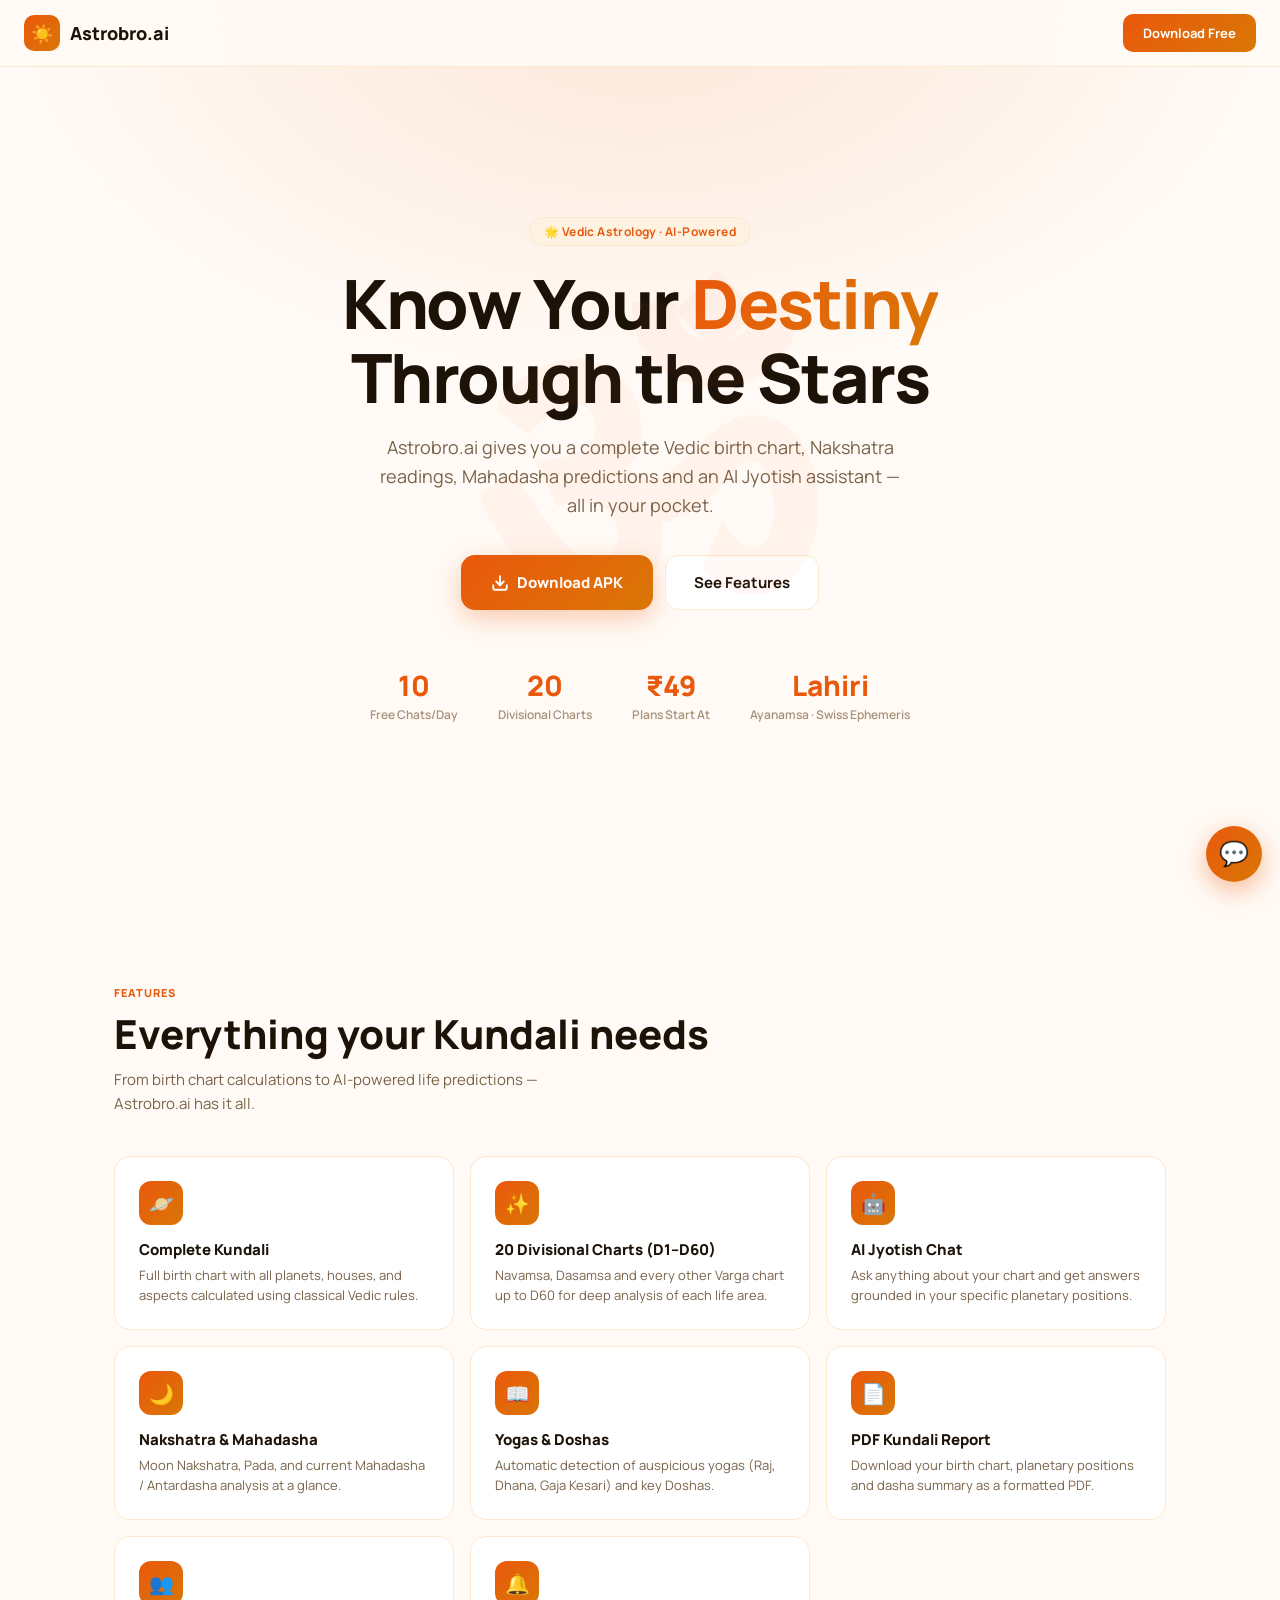
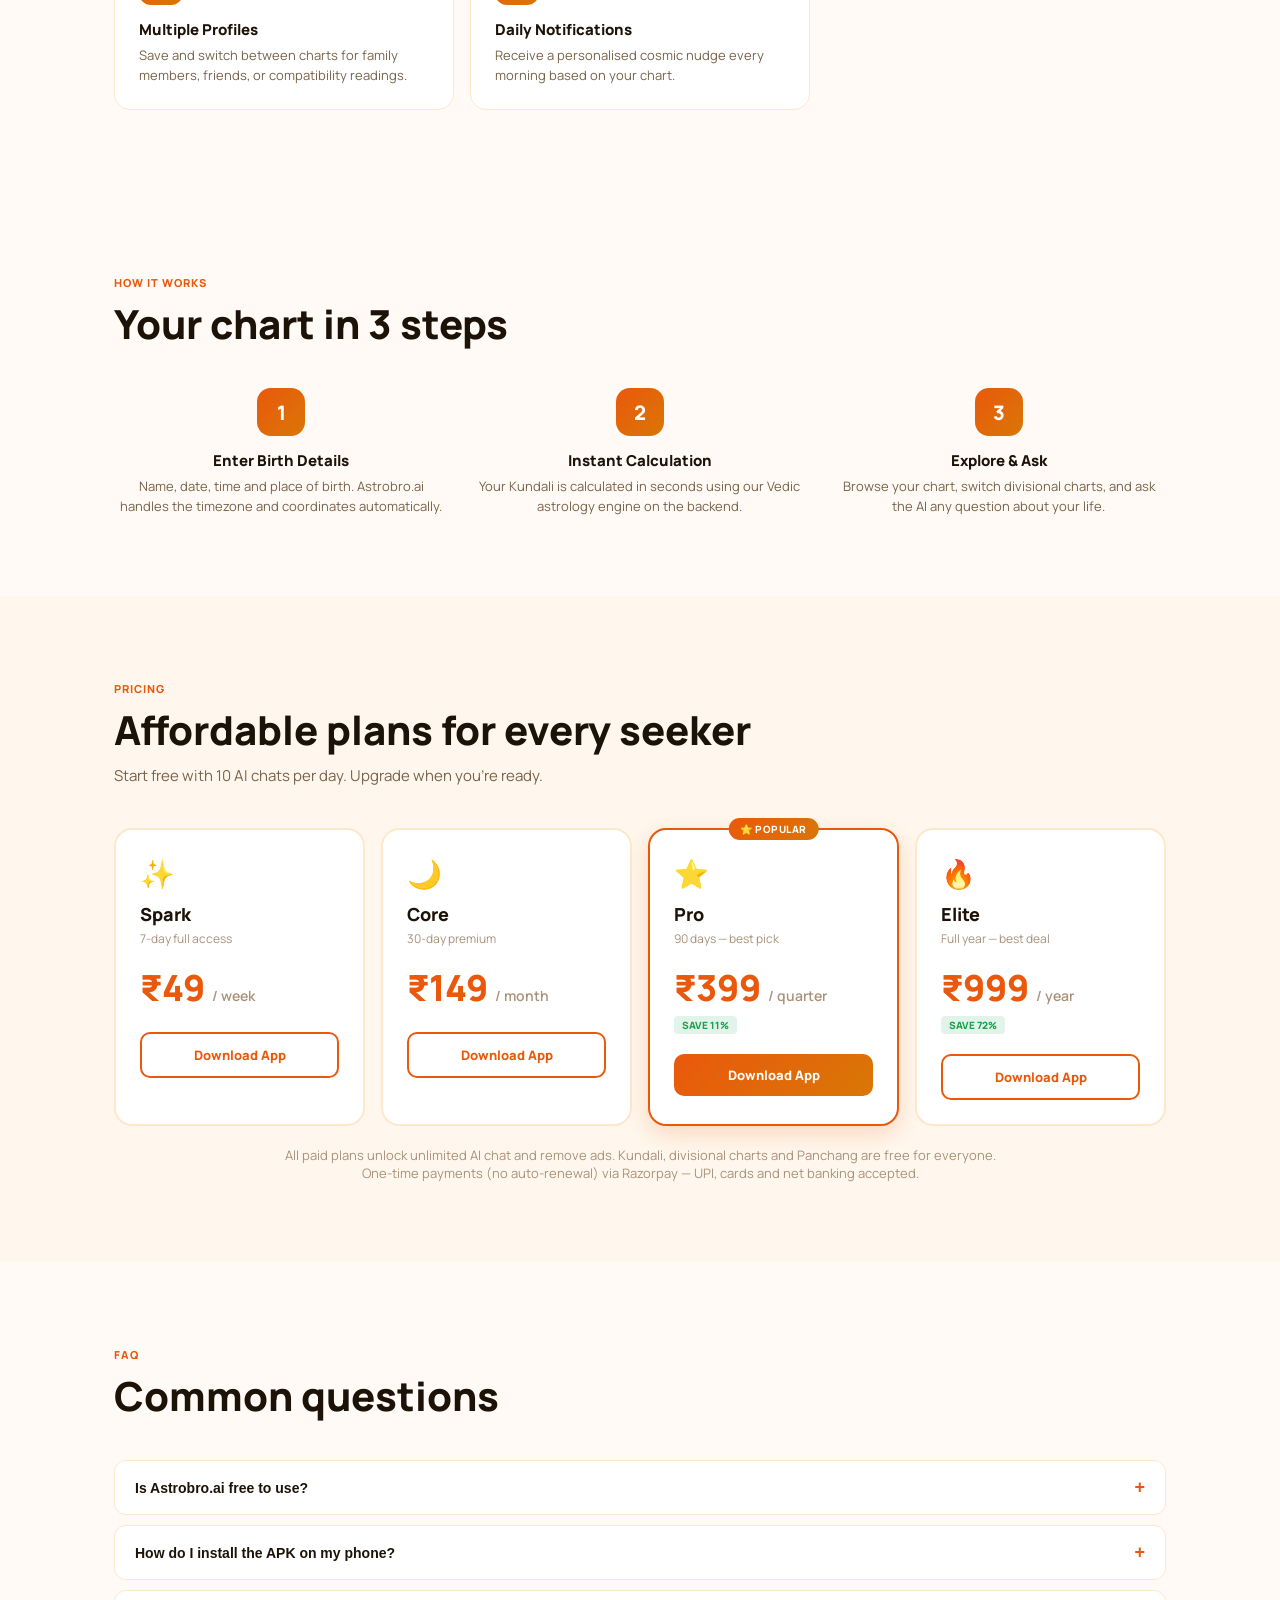
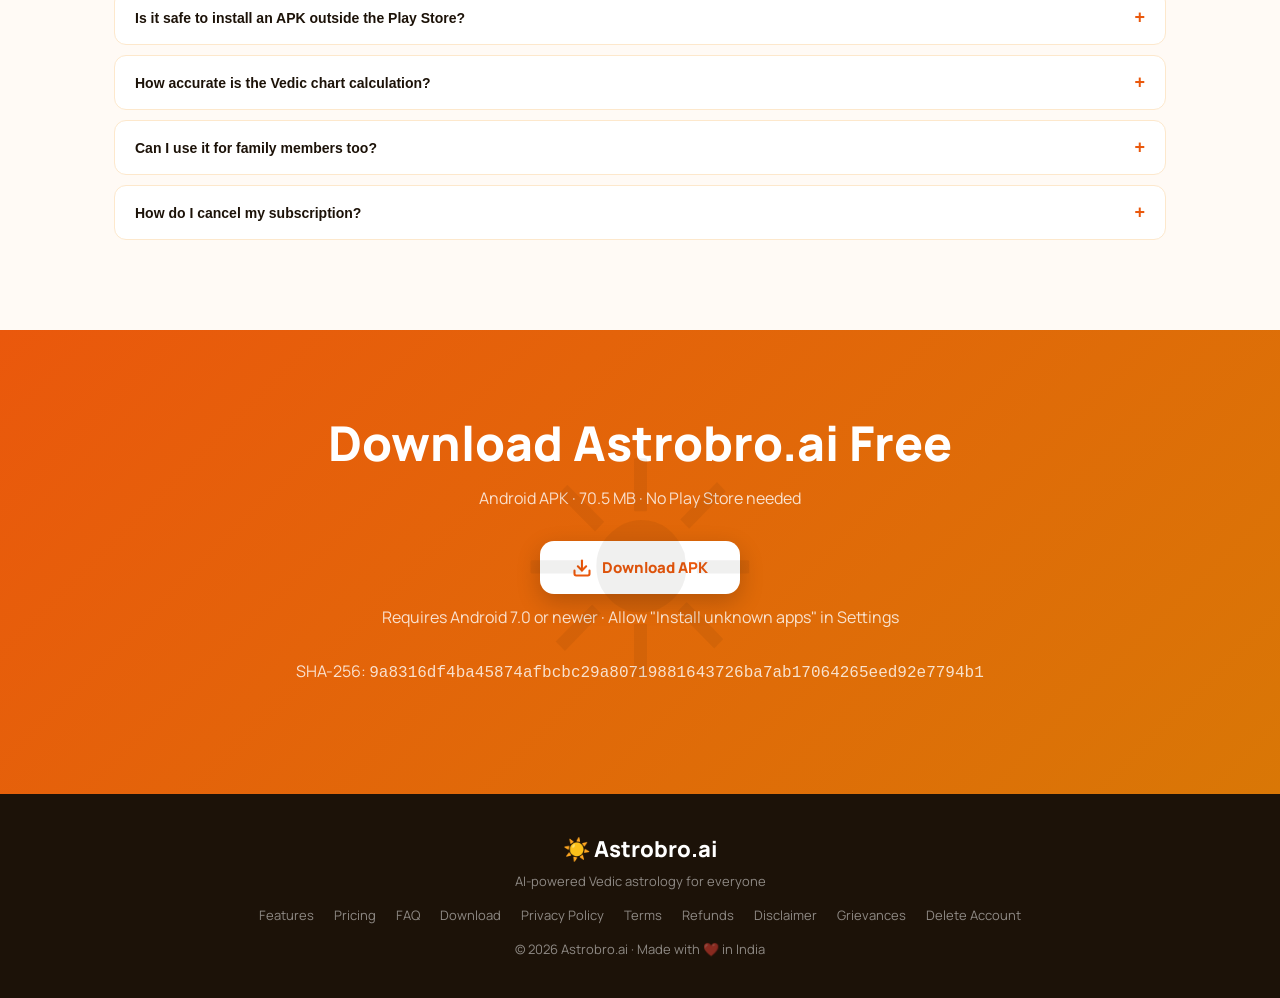
==== index.html @ 637deab0 "Update checksum and size for v1.4.2 SHA-256 and file size for the v1.4.2 build (duplicate-send chat " ====
<!DOCTYPE html>
<html lang="en">
<head>
  <meta charset="UTF-8" />
  <meta name="viewport" content="width=device-width, initial-scale=1.0" />
  <title>Astrobro.ai — Your Vedic Astrology Companion</title>
  <meta name="description" content="AI-powered Vedic astrology app. Get your Kundali, Nakshatra insights, Mahadasha predictions and more. Download free for Android." />
  <link rel="preconnect" href="https://fonts.googleapis.com" />
  <link href="https://fonts.googleapis.com/css2?family=Manrope:wght@400;500;600;700;800;900&display=swap" rel="stylesheet" />
  <style>
    *, *::before, *::after { box-sizing: border-box; margin: 0; padding: 0; }

    :root {
      --orange: #EA580C;
      --amber: #D97706;
      --orange-light: #FFF7ED;
      --orange-mid: #FEF3E2;
      --bg: #FFFAF5;
      --card: #FFFFFF;
      --border: #FDE8CC;
      --text: #1C1208;
      --text-sec: #78634A;
      --text-muted: #A8927A;
      --grad: linear-gradient(135deg, #EA580C 0%, #D97706 100%);
    }

    html { scroll-behavior: smooth; }
    body {
      font-family: 'Manrope', sans-serif;
      background: var(--bg);
      color: var(--text);
      overflow-x: hidden;
    }

    /* ── NAV ── */
    nav {
      position: fixed; top: 0; left: 0; right: 0; z-index: 100;
      display: flex; align-items: center; justify-content: space-between;
      padding: 14px 24px;
      background: rgba(255,250,245,0.92);
      backdrop-filter: blur(12px);
      border-bottom: 1px solid var(--border);
    }
    .nav-logo { display: flex; align-items: center; gap: 10px; text-decoration: none; }
    .nav-logo-icon {
      width: 36px; height: 36px;
      background: var(--grad);
      border-radius: 10px;
      display: grid; place-items: center;
      font-size: 18px;
    }
    .nav-logo-text { font-size: 18px; font-weight: 800; color: var(--text); }
    .nav-cta {
      background: var(--grad);
      color: white;
      border: none; cursor: pointer;
      padding: 10px 20px;
      border-radius: 10px;
      font-weight: 700; font-size: 13px;
      text-decoration: none;
      transition: opacity .2s;
    }
    .nav-cta:hover { opacity: .85; }

    /* ── HERO ── */
    .hero {
      min-height: 100vh;
      display: flex; flex-direction: column;
      align-items: center; justify-content: center;
      text-align: center;
      padding: 120px 24px 80px;
      background:
        radial-gradient(ellipse 70% 60% at 50% 0%, rgba(234,88,12,.12) 0%, transparent 70%),
        var(--bg);
      position: relative; overflow: hidden;
    }
    .hero::before {
      content: 'ॐ';
      position: absolute; font-size: 400px; font-weight: 900;
      color: rgba(234,88,12,.04);
      top: 50%; left: 50%;
      transform: translate(-50%, -50%);
      pointer-events: none; user-select: none;
    }
    .hero-badge {
      display: inline-flex; align-items: center; gap: 6px;
      background: var(--orange-mid); border: 1px solid var(--border);
      border-radius: 100px; padding: 5px 14px;
      font-size: 12px; font-weight: 700; color: var(--orange);
      letter-spacing: .4px; margin-bottom: 20px;
    }
    .hero h1 {
      font-size: clamp(36px, 7vw, 68px);
      font-weight: 900; line-height: 1.1;
      letter-spacing: -1.5px;
      max-width: 700px;
    }
    .hero h1 span { background: var(--grad); -webkit-background-clip: text; -webkit-text-fill-color: transparent; }
    .hero p {
      font-size: clamp(15px, 2.5vw, 18px);
      color: var(--text-sec); max-width: 520px;
      line-height: 1.6; margin: 18px 0 36px;
    }
    .hero-btns { display: flex; gap: 12px; flex-wrap: wrap; justify-content: center; }
    .btn-primary {
      display: inline-flex; align-items: center; gap: 8px;
      background: var(--grad); color: white;
      padding: 16px 30px; border-radius: 14px;
      font-weight: 800; font-size: 15px;
      text-decoration: none; transition: transform .15s, box-shadow .15s;
      box-shadow: 0 8px 24px rgba(234,88,12,.3);
    }
    .btn-primary:hover { transform: translateY(-2px); box-shadow: 0 12px 32px rgba(234,88,12,.4); }
    .btn-secondary {
      display: inline-flex; align-items: center; gap: 8px;
      background: white; color: var(--text);
      padding: 16px 28px; border-radius: 14px;
      font-weight: 700; font-size: 15px;
      text-decoration: none; border: 1.5px solid var(--border);
      transition: border-color .15s;
    }
    .btn-secondary:hover { border-color: var(--orange); }
    .hero-stats {
      display: flex; gap: 40px; margin-top: 56px;
      flex-wrap: wrap; justify-content: center;
    }
    .stat { text-align: center; }
    .stat-num { font-size: 28px; font-weight: 900; color: var(--orange); }
    .stat-lbl { font-size: 12px; color: var(--text-muted); font-weight: 600; margin-top: 2px; }

    /* ── SECTIONS ── */
    section { padding: 80px 24px; max-width: 1100px; margin: 0 auto; }
    .section-label {
      display: inline-block;
      font-size: 11px; font-weight: 800; letter-spacing: 1px;
      color: var(--orange); text-transform: uppercase;
      margin-bottom: 10px;
    }
    .section-title { font-size: clamp(24px, 4vw, 40px); font-weight: 900; line-height: 1.2; }
    .section-sub { color: var(--text-sec); margin-top: 10px; font-size: 15px; line-height: 1.6; max-width: 500px; }

    /* ── FEATURES ── */
    .features-grid {
      display: grid;
      grid-template-columns: repeat(auto-fit, minmax(260px, 1fr));
      gap: 16px; margin-top: 40px;
    }
    .feature-card {
      background: var(--card);
      border: 1.5px solid var(--border);
      border-radius: 16px;
      padding: 24px;
      transition: border-color .2s, transform .2s, box-shadow .2s;
    }
    .feature-card:hover {
      border-color: var(--orange);
      transform: translateY(-3px);
      box-shadow: 0 8px 24px rgba(234,88,12,.1);
    }
    .feature-icon {
      width: 44px; height: 44px;
      background: var(--grad); border-radius: 12px;
      display: grid; place-items: center;
      font-size: 20px; margin-bottom: 14px;
    }
    .feature-card h3 { font-size: 15px; font-weight: 800; margin-bottom: 6px; }
    .feature-card p { font-size: 13px; color: var(--text-sec); line-height: 1.5; }

    /* ── PRICING ── */
    .pricing-section { background: var(--orange-light); }
    .pricing-wrap { max-width: 1100px; margin: 0 auto; padding: 80px 24px; }
    .pricing-grid {
      display: grid;
      grid-template-columns: repeat(auto-fit, minmax(220px, 1fr));
      gap: 16px; margin-top: 40px;
    }
    .plan-card {
      background: var(--card);
      border: 2px solid var(--border);
      border-radius: 18px; padding: 24px;
      position: relative; transition: all .2s;
    }
    .plan-card:hover { transform: translateY(-4px); box-shadow: 0 12px 32px rgba(234,88,12,.15); }
    .plan-card.popular {
      border-color: var(--orange);
      box-shadow: 0 8px 24px rgba(234,88,12,.2);
    }
    .plan-badge {
      position: absolute; top: -12px; left: 50%; transform: translateX(-50%);
      background: var(--grad); color: white;
      font-size: 10px; font-weight: 900; letter-spacing: .5px;
      padding: 4px 12px; border-radius: 100px;
    }
    .plan-emoji { font-size: 28px; margin-bottom: 10px; }
    .plan-name { font-size: 18px; font-weight: 900; }
    .plan-desc { font-size: 12px; color: var(--text-muted); margin: 4px 0 16px; }
    .plan-price { font-size: 36px; font-weight: 900; color: var(--orange); }
    .plan-price span { font-size: 14px; font-weight: 600; color: var(--text-muted); }
    .plan-saving {
      display: inline-block;
      background: rgba(22,163,74,.12);
      color: #16A34A;
      font-size: 10px; font-weight: 800;
      padding: 2px 8px; border-radius: 4px;
      margin-top: 4px;
    }
    .plan-cta {
      display: block; text-align: center;
      margin-top: 20px;
      background: var(--grad); color: white;
      padding: 12px; border-radius: 10px;
      font-weight: 800; font-size: 13px;
      text-decoration: none; transition: opacity .2s;
    }
    .plan-cta:hover { opacity: .85; }
    .plan-cta.outline {
      background: white; color: var(--orange);
      border: 2px solid var(--orange);
    }

    /* ── HOW IT WORKS ── */
    .steps { display: grid; grid-template-columns: repeat(auto-fit, minmax(200px,1fr)); gap: 24px; margin-top: 40px; }
    .step { text-align: center; }
    .step-num {
      width: 48px; height: 48px;
      background: var(--grad); border-radius: 14px;
      display: grid; place-items: center;
      font-size: 20px; font-weight: 900; color: white;
      margin: 0 auto 14px;
    }
    .step h3 { font-size: 15px; font-weight: 800; margin-bottom: 6px; }
    .step p { font-size: 13px; color: var(--text-sec); line-height: 1.5; }

    /* ── DOWNLOAD CTA ── */
    .download-section {
      text-align: center;
      background: var(--grad);
      padding: 80px 24px;
      position: relative; overflow: hidden;
    }
    .download-section::before {
      content: '☀'; font-size: 300px;
      position: absolute; top: 50%; left: 50%;
      transform: translate(-50%,-50%);
      opacity: .06; pointer-events: none;
    }
    .download-section h2 { font-size: clamp(28px,5vw,48px); font-weight: 900; color: white; }
    .download-section p { color: rgba(255,255,255,.8); margin: 12px 0 32px; font-size: 16px; }
    .btn-white {
      display: inline-flex; align-items: center; gap: 10px;
      background: white; color: var(--orange);
      padding: 16px 32px; border-radius: 14px;
      font-weight: 800; font-size: 15px;
      text-decoration: none;
      box-shadow: 0 8px 24px rgba(0,0,0,.2);
      transition: transform .15s;
    }
    .btn-white:hover { transform: translateY(-2px); }
    .file-note { color: rgba(255,255,255,.6); font-size: 12px; margin-top: 14px; }

    /* ── FOOTER ── */
    footer {
      background: #1C1208;
      color: rgba(255,255,255,.5);
      padding: 40px 24px;
      text-align: center;
      font-size: 13px;
    }
    footer .footer-logo { font-size: 22px; font-weight: 900; color: white; margin-bottom: 8px; }
    footer a { color: rgba(255,255,255,.5); text-decoration: none; }
    footer a:hover { color: var(--orange); }
    .footer-links { display: flex; gap: 20px; justify-content: center; margin: 16px 0; flex-wrap: wrap; }

    /* ── FAQ ── */
    .faq { margin-top: 40px; }
    .faq-item {
      background: var(--card);
      border: 1.5px solid var(--border);
      border-radius: 12px; margin-bottom: 10px;
      overflow: hidden;
    }
    .faq-q {
      width: 100%; text-align: left;
      padding: 16px 20px;
      font-size: 14px; font-weight: 700;
      background: none; border: none; cursor: pointer;
      display: flex; justify-content: space-between; align-items: center;
      color: var(--text);
    }
    .faq-q:hover { background: var(--orange-mid); }
    .faq-a {
      display: none;
      padding: 0 20px 16px;
      font-size: 13px; color: var(--text-sec); line-height: 1.6;
    }
    .faq-item.open .faq-a { display: block; }
    .faq-item.open .faq-icon { transform: rotate(45deg); }
    .faq-icon { transition: transform .2s; font-size: 18px; color: var(--orange); }

    /* ── CHAT WIDGET ── */
    #chat-fab {
      position: fixed; right: 18px; bottom: 18px; z-index: 200;
      width: 56px; height: 56px; border-radius: 50%; border: none; cursor: pointer;
      background: var(--grad); color: #fff; font-size: 24px;
      box-shadow: 0 8px 24px rgba(234,88,12,.4); transition: transform .15s;
    }
    #chat-fab:hover { transform: scale(1.07); }
    #chat-panel {
      position: fixed; right: 18px; bottom: 86px; z-index: 200;
      width: min(360px, calc(100vw - 36px)); height: min(480px, calc(100vh - 120px));
      background: var(--card); border: 1.5px solid var(--border); border-radius: 18px;
      box-shadow: 0 16px 48px rgba(28,18,8,.25);
      display: none; flex-direction: column; overflow: hidden;
    }
    #chat-panel.open { display: flex; }
    .chat-head { background: var(--grad); color: #fff; padding: 14px 16px; }
    .chat-head b { font-size: 15px; font-weight: 800; display: block; }
    .chat-head span { font-size: 11px; opacity: .85; }
    #chat-log { flex: 1; overflow-y: auto; padding: 14px; display: flex; flex-direction: column; gap: 8px; background: var(--bg); }
    .msg { max-width: 85%; padding: 9px 12px; border-radius: 14px; font-size: 13px; line-height: 1.5; }
    .msg.bot { background: #fff; border: 1px solid var(--border); align-self: flex-start; border-bottom-left-radius: 4px; }
    .msg.me { background: var(--orange); color: #fff; align-self: flex-end; border-bottom-right-radius: 4px; }
    .chat-chips { display: flex; flex-wrap: wrap; gap: 6px; padding: 8px 14px 0; background: var(--bg); }
    .chat-chips button {
      font: inherit; font-size: 11px; font-weight: 700; color: var(--orange);
      background: #fff; border: 1.5px solid var(--border); border-radius: 100px; padding: 5px 10px; cursor: pointer;
    }
    .chat-chips button:hover { border-color: var(--orange); }
    #chat-form { display: flex; gap: 8px; padding: 10px 14px; background: var(--bg); border-top: 1px solid var(--border); }
    #chat-input { flex: 1; font: inherit; font-size: 13px; padding: 10px 12px; border: 1.5px solid var(--border); border-radius: 10px; outline: none; }
    #chat-input:focus { border-color: var(--orange); }
    #chat-form button { border: none; background: var(--grad); color: #fff; font-weight: 800; padding: 0 16px; border-radius: 10px; cursor: pointer; }

    @media (max-width: 600px) {
      .hero-stats { gap: 24px; }
      .btn-primary, .btn-secondary { padding: 14px 22px; font-size: 14px; }
    }
  </style>
</head>
<body>

<!-- NAV -->
<nav>
  <a class="nav-logo" href="#">
    <div class="nav-logo-icon">☀️</div>
    <span class="nav-logo-text">Astrobro.ai</span>
  </a>
  <a class="nav-cta" href="#download">Download Free</a>
</nav>

<!-- HERO -->
<div class="hero">
  <div class="hero-badge">🌟 Vedic Astrology · AI-Powered</div>
  <h1>Know Your <span>Destiny</span><br/>Through the Stars</h1>
  <p>Astrobro.ai gives you a complete Vedic birth chart, Nakshatra readings, Mahadasha predictions and an AI Jyotish assistant — all in your pocket.</p>
  <div class="hero-btns">
    <a class="btn-primary" href="#download">
      <svg width="18" height="18" viewBox="0 0 24 24" fill="none" stroke="white" stroke-width="2.5" stroke-linecap="round" stroke-linejoin="round"><path d="M21 15v4a2 2 0 01-2 2H5a2 2 0 01-2-2v-4"/><polyline points="7 10 12 15 17 10"/><line x1="12" y1="15" x2="12" y2="3"/></svg>
      Download APK
    </a>
    <a class="btn-secondary" href="#features">See Features</a>
  </div>
  <div class="hero-stats">
    <div class="stat"><div class="stat-num">10</div><div class="stat-lbl">Free Chats/Day</div></div>
    <div class="stat"><div class="stat-num">20</div><div class="stat-lbl">Divisional Charts</div></div>
    <div class="stat"><div class="stat-num">₹49</div><div class="stat-lbl">Plans Start At</div></div>
    <div class="stat"><div class="stat-num">Lahiri</div><div class="stat-lbl">Ayanamsa · Swiss Ephemeris</div></div>
  </div>
</div>

<!-- FEATURES -->
<section id="features">
  <div class="section-label">Features</div>
  <h2 class="section-title">Everything your Kundali needs</h2>
  <p class="section-sub">From birth chart calculations to AI-powered life predictions — Astrobro.ai has it all.</p>
  <div class="features-grid">
    <div class="feature-card">
      <div class="feature-icon">🪐</div>
      <h3>Complete Kundali</h3>
      <p>Full birth chart with all planets, houses, and aspects calculated using classical Vedic rules.</p>
    </div>
    <div class="feature-card">
      <div class="feature-icon">✨</div>
      <h3>20 Divisional Charts (D1–D60)</h3>
      <p>Navamsa, Dasamsa and every other Varga chart up to D60 for deep analysis of each life area.</p>
    </div>
    <div class="feature-card">
      <div class="feature-icon">🤖</div>
      <h3>AI Jyotish Chat</h3>
      <p>Ask anything about your chart and get answers grounded in your specific planetary positions.</p>
    </div>
    <div class="feature-card">
      <div class="feature-icon">🌙</div>
      <h3>Nakshatra & Mahadasha</h3>
      <p>Moon Nakshatra, Pada, and current Mahadasha / Antardasha analysis at a glance.</p>
    </div>
    <div class="feature-card">
      <div class="feature-icon">📖</div>
      <h3>Yogas & Doshas</h3>
      <p>Automatic detection of auspicious yogas (Raj, Dhana, Gaja Kesari) and key Doshas.</p>
    </div>
    <div class="feature-card">
      <div class="feature-icon">📄</div>
      <h3>PDF Kundali Report</h3>
      <p>Download your birth chart, planetary positions and dasha summary as a formatted PDF.</p>
    </div>
    <div class="feature-card">
      <div class="feature-icon">👥</div>
      <h3>Multiple Profiles</h3>
      <p>Save and switch between charts for family members, friends, or compatibility readings.</p>
    </div>
    <div class="feature-card">
      <div class="feature-icon">🔔</div>
      <h3>Daily Notifications</h3>
      <p>Receive a personalised cosmic nudge every morning based on your chart.</p>
    </div>
  </div>
</section>

<!-- HOW IT WORKS -->
<section id="how">
  <div class="section-label">How it works</div>
  <h2 class="section-title">Your chart in 3 steps</h2>
  <div class="steps">
    <div class="step">
      <div class="step-num">1</div>
      <h3>Enter Birth Details</h3>
      <p>Name, date, time and place of birth. Astrobro.ai handles the timezone and coordinates automatically.</p>
    </div>
    <div class="step">
      <div class="step-num">2</div>
      <h3>Instant Calculation</h3>
      <p>Your Kundali is calculated in seconds using our Vedic astrology engine on the backend.</p>
    </div>
    <div class="step">
      <div class="step-num">3</div>
      <h3>Explore & Ask</h3>
      <p>Browse your chart, switch divisional charts, and ask the AI any question about your life.</p>
    </div>
  </div>
</section>

<!-- PRICING -->
<div class="pricing-section" id="pricing">
  <div class="pricing-wrap">
    <div class="section-label">Pricing</div>
    <h2 class="section-title">Affordable plans for every seeker</h2>
    <p class="section-sub">Start free with 10 AI chats per day. Upgrade when you're ready.</p>
    <div class="pricing-grid">

      <div class="plan-card">
        <div class="plan-emoji">✨</div>
        <div class="plan-name">Spark</div>
        <div class="plan-desc">7-day full access</div>
        <div class="plan-price">₹49 <span>/ week</span></div>
        <a class="plan-cta outline" href="#download">Download App</a>
      </div>

      <div class="plan-card">
        <div class="plan-emoji">🌙</div>
        <div class="plan-name">Core</div>
        <div class="plan-desc">30-day premium</div>
        <div class="plan-price">₹149 <span>/ month</span></div>
        <a class="plan-cta outline" href="#download">Download App</a>
      </div>

      <div class="plan-card popular">
        <div class="plan-badge">⭐ POPULAR</div>
        <div class="plan-emoji">⭐</div>
        <div class="plan-name">Pro</div>
        <div class="plan-desc">90 days — best pick</div>
        <div class="plan-price">₹399 <span>/ quarter</span></div>
        <div class="plan-saving">SAVE 11%</div>
        <a class="plan-cta" href="#download">Download App</a>
      </div>

      <div class="plan-card">
        <div class="plan-emoji">🔥</div>
        <div class="plan-name">Elite</div>
        <div class="plan-desc">Full year — best deal</div>
        <div class="plan-price">₹999 <span>/ year</span></div>
        <div class="plan-saving">SAVE 72%</div>
        <a class="plan-cta outline" href="#download">Download App</a>
      </div>

    </div>
    <p style="text-align:center;margin-top:20px;font-size:13px;color:var(--text-muted)">
      All paid plans unlock unlimited AI chat and remove ads. Kundali, divisional charts and Panchang are free for everyone.<br/>
      One-time payments (no auto-renewal) via Razorpay — UPI, cards and net banking accepted.
    </p>
  </div>
</div>

<!-- FAQ -->
<section id="faq">
  <div class="section-label">FAQ</div>
  <h2 class="section-title">Common questions</h2>
  <div class="faq">
    <div class="faq-item">
      <button class="faq-q" onclick="toggleFaq(this)">
        Is Astrobro.ai free to use? <span class="faq-icon">+</span>
      </button>
      <div class="faq-a">Yes! Astrobro.ai is free to download. Your Kundali, divisional charts and Panchang are free, and you get 10 AI Jyotish chat messages per day. After that you can upgrade — plans start at just ₹49 — for unlimited chat and no ads.</div>
    </div>
    <div class="faq-item">
      <button class="faq-q" onclick="toggleFaq(this)">
        How do I install the APK on my phone? <span class="faq-icon">+</span>
      </button>
      <div class="faq-a">Download the APK file from the button below. Before installing, go to Settings → Security → Enable "Install from Unknown Sources" (or "Install unknown apps"). Then open the downloaded APK file and tap Install.</div>
    </div>
    <div class="faq-item">
      <button class="faq-q" onclick="toggleFaq(this)">
        Is it safe to install an APK outside the Play Store? <span class="faq-icon">+</span>
      </button>
      <div class="faq-a">This APK is signed with our release key and downloaded straight from this site. We plan to publish on Google Play soon. You can compare the SHA-256 checksum shown in the download section with the file you received to confirm it was not altered.</div>
    </div>
    <div class="faq-item">
      <button class="faq-q" onclick="toggleFaq(this)">
        How accurate is the Vedic chart calculation? <span class="faq-icon">+</span>
      </button>
      <div class="faq-a">Astrobro.ai uses Swiss Ephemeris — the same high-precision engine used by professional Jyotish software worldwide. It accounts for true sidereal positions using the Lahiri ayanamsa standard.</div>
    </div>
    <div class="faq-item">
      <button class="faq-q" onclick="toggleFaq(this)">
        Can I use it for family members too? <span class="faq-icon">+</span>
      </button>
      <div class="faq-a">Yes! Astrobro.ai supports multiple profiles. Save charts for your family, friends or anyone whose birth details you have, and switch between them instantly.</div>
    </div>
    <div class="faq-item">
      <button class="faq-q" onclick="toggleFaq(this)">
        How do I cancel my subscription? <span class="faq-icon">+</span>
      </button>
      <div class="faq-a">Astrobro.ai plans are one-time payments for the selected duration — not auto-renewing subscriptions. When your plan expires you simply go back to the free tier. See our <a href="refund.html" style="color:var(--orange)">Refund Policy</a> for payment issues.</div>
    </div>
  </div>
</section>

<!-- DOWNLOAD CTA -->
<div class="download-section" id="download">
  <h2>Download Astrobro.ai Free</h2>
  <p>Android APK · 70.5 MB · No Play Store needed</p>
  <!-- GitHub's evergreen "latest" alias: as long as every release's asset is named AstrobroAI.apk,
       this link never needs updating again, unlike the old hardcoded-version link it replaces. -->
  <a class="btn-white" href="https://github.com/vinays2005/astrobro-app-download/releases/latest/download/AstrobroAI.apk" onclick="trackDownload()">
    <svg width="20" height="20" viewBox="0 0 24 24" fill="none" stroke="currentColor" stroke-width="2.5" stroke-linecap="round" stroke-linejoin="round"><path d="M21 15v4a2 2 0 01-2 2H5a2 2 0 01-2-2v-4"/><polyline points="7 10 12 15 17 10"/><line x1="12" y1="15" x2="12" y2="3"/></svg>
    Download APK
  </a>
  <p class="file-note">Requires Android 7.0 or newer  ·  Allow "Install unknown apps" in Settings</p>
  <p class="file-note" style="word-break:break-all">SHA-256: <code>9a8316df4ba45874afbcbc29a80719881643726ba7ab17064265eed92e7794b1</code></p>
</div>

<!-- FOOTER -->
<footer>
  <div class="footer-logo">☀️ Astrobro.ai</div>
  <p>AI-powered Vedic astrology for everyone</p>
  <div class="footer-links">
    <a href="#features">Features</a>
    <a href="#pricing">Pricing</a>
    <a href="#faq">FAQ</a>
    <a href="#download">Download</a>
    <a href="privacy.html">Privacy Policy</a>
    <a href="terms.html">Terms</a>
    <a href="refund.html">Refunds</a>
    <a href="disclaimer.html">Disclaimer</a>
    <a href="grievance.html">Grievances</a>
    <a href="delete-account.html">Delete Account</a>
  </div>
  <p>© 2026 Astrobro.ai · Made with ❤️ in India</p>
</footer>

<!-- CHAT WIDGET -->
<button id="chat-fab" aria-label="Open chat" title="Chat with Astrobro.ai">💬</button>
<div id="chat-panel" role="dialog" aria-label="Astrobro.ai chat">
  <div class="chat-head"><b>Astrobro.ai Help</b><span>Quick answers about the app, plans and install</span></div>
  <div id="chat-log" aria-live="polite"></div>
  <div class="chat-chips" id="chat-chips"></div>
  <form id="chat-form" autocomplete="off">
    <input id="chat-input" type="text" maxlength="200" placeholder="Ask a question…" aria-label="Your question" />
    <button type="submit">Send</button>
  </form>
</div>

<script>
  // ── Chat widget: built-in FAQ assistant (no server, no secrets in this page) ──
  // To use a live-chat service instead, create a free Tawk.to property and paste
  // "PROPERTY_ID/WIDGET_ID" here — the built-in widget then steps aside.
  const TAWK_EMBED = "";
  // Optional: shown in answers for questions the assistant can't handle.
  const SUPPORT_EMAIL = "";

  const KB = [
    { k: ["price","plan","cost","₹","rupee","pay","spark","core","pro","elite","cheap"],
      a: "Plans are one-time payments: Spark ₹49 (7 days), Core ₹149 (30 days), Pro ₹399 (90 days) and Elite ₹999 (1 year). They unlock unlimited AI chat and remove ads. Payments go through Razorpay (UPI, cards, net banking)." },
    { k: ["free","limit","10","message","chat","daily","how many"],
      a: "Free users get 10 AI Jyotish chat messages per day. Your Kundali, divisional charts and Panchang are free. After the daily limit you can upgrade from ₹49 for unlimited chat." },
    { k: ["install","apk","download","android","unknown","how do i","setup"],
      a: "Tap Download APK, open the file, and if Android asks, allow \"Install unknown apps\" for your browser (Settings → Apps → Special access). Then tap Install and open Astrobro.ai." },
    { k: ["safe","virus","trust","secure","legit","checksum","sha"],
      a: "The APK is signed with our release key. Compare the SHA-256 checksum in the download section with your downloaded file to confirm it is unchanged. We plan to publish on Google Play soon." },
    { k: ["play store","playstore","google play"],
      a: "We plan to publish on Google Play soon. Until then you can install directly from this site." },
    { k: ["ios","iphone","apple","ipad"],
      a: "Astrobro.ai is Android-only for now." },
    { k: ["kundali","kundli","birth","chart","horoscope","lagna"],
      a: "Enter your name, date, time and place of birth and Astrobro.ai calculates your Vedic birth chart (Lahiri ayanamsa, Swiss Ephemeris) with planets, houses, Nakshatra, Yogas, Doshas and Dasha periods." },
    { k: ["divisional","varga","navamsa","d9","d10","d60"],
      a: "Astrobro.ai has 20 divisional charts from D1 to D60, including Navamsa (D9) for marriage and Dasamsa (D10) for career." },
    { k: ["pdf","report","download report"],
      a: "You can download your Kundali as a PDF from the Report section of the app." },
    { k: ["ad","ads","advert","remove ads","no ads"],
      a: "Ads appear only after you use your 10 free daily chats. Any paid plan removes ads." },
    { k: ["refund","money back","failed","deducted","payment issue","cancel"],
      a: "Plans are one-time payments with no auto-renewal, so there is nothing to cancel. If a payment failed or money was deducted without a plan being activated, see the Refund Policy page (link in the footer)." },
    { k: ["accurate","accuracy","ayanamsa","lahiri","ephemeris"],
      a: "Calculations use the Swiss Ephemeris with the Lahiri (Chitrapaksha) ayanamsa, the standard for Vedic astrology. Accuracy depends on an accurate birth time and place." },
    { k: ["privacy","data","location","delete"],
      a: "We store your birth details and chat history to power your readings. See the Privacy Policy (footer) for details." },
    { k: ["contact","support","email","help","human"],
      a: SUPPORT_EMAIL ? "You can email us at " + SUPPORT_EMAIL + "." : "Live support isn't set up yet — please check the FAQ above, which covers most questions." },
    { k: ["hi","hello","hey","namaste"],
      a: "Namaste! Ask me about plans, installing the app, free limits or how the Kundali works." },
  ];
  const CHIPS = ["How much do plans cost?", "How do I install?", "What's free?", "Is it safe?"];

  function answer(q) {
    const s = q.toLowerCase();
    let best = null, bestScore = 0;
    // Short words ("ad", "pro", "10") must match as whole words, not inside "download"/"problem".
    const hit = w => (w.length <= 3 && /^\w+$/.test(w)) ? new RegExp("\\b" + w + "\\b").test(s) : s.includes(w);
    for (const e of KB) {
      const score = e.k.reduce((n, w) => n + (hit(w) ? 1 : 0), 0);
      if (score > bestScore) { best = e; bestScore = score; }
    }
    return best ? best.a : "I'm not sure about that one. I can help with plans & pricing, installing the app, free limits, Kundali features and payments.";
  }

  if (TAWK_EMBED) {
    document.getElementById("chat-fab").style.display = "none";
    const s = document.createElement("script");
    s.async = true; s.src = "https://embed.tawk.to/" + TAWK_EMBED; s.charset = "UTF-8";
    s.setAttribute("crossorigin", "*");
    document.head.appendChild(s);
  } else {
    const fab = document.getElementById("chat-fab");
    const panel = document.getElementById("chat-panel");
    const log = document.getElementById("chat-log");
    const input = document.getElementById("chat-input");
    const chips = document.getElementById("chat-chips");
    function add(text, who) {
      const d = document.createElement("div");
      d.className = "msg " + who; d.textContent = text;
      log.appendChild(d); log.scrollTop = log.scrollHeight;
    }
    function ask(q) {
      const t = q.trim(); if (!t) return;
      add(t, "me"); setTimeout(() => add(answer(t), "bot"), 250);
    }
    CHIPS.forEach(c => {
      const b = document.createElement("button"); b.type = "button"; b.textContent = c;
      b.addEventListener("click", () => ask(c)); chips.appendChild(b);
    });
    add("Namaste! 🙏 I can answer questions about plans, installing the app and how Astrobro.ai works.", "bot");
    fab.addEventListener("click", () => {
      panel.classList.toggle("open");
      if (panel.classList.contains("open")) input.focus();
    });
    document.getElementById("chat-form").addEventListener("submit", e => {
      e.preventDefault(); ask(input.value); input.value = "";
    });
  }
</script>

<script>
  // Fire-and-forget: tells the admin dashboard a download happened. Never blocks or breaks the download
  // itself if the backend is unreachable or asleep (Render free tier cold start).
  function trackDownload() {
    try {
      fetch('https://astrobro-backend.onrender.com/api/public/downloads/track', { method: 'POST', keepalive: true });
    } catch (_) {}
  }

  // One count per page load, for the admin dashboard's "Website visits" card.
  try {
    fetch('https://astrobro-backend.onrender.com/api/public/site-visits/track', { method: 'POST', keepalive: true });
  } catch (_) {}

  function toggleFaq(btn) {
    const item = btn.closest('.faq-item');
    item.classList.toggle('open');
  }

  // Smooth scroll offset for fixed nav
  document.querySelectorAll('a[href^="#"]').forEach(a => {
    a.addEventListener('click', e => {
      const target = document.querySelector(a.getAttribute('href'));
      if (!target) return;
      e.preventDefault();
      const y = target.getBoundingClientRect().top + window.scrollY - 70;
      window.scrollTo({ top: y, behavior: 'smooth' });
    });
  });
</script>

</body>
</html>
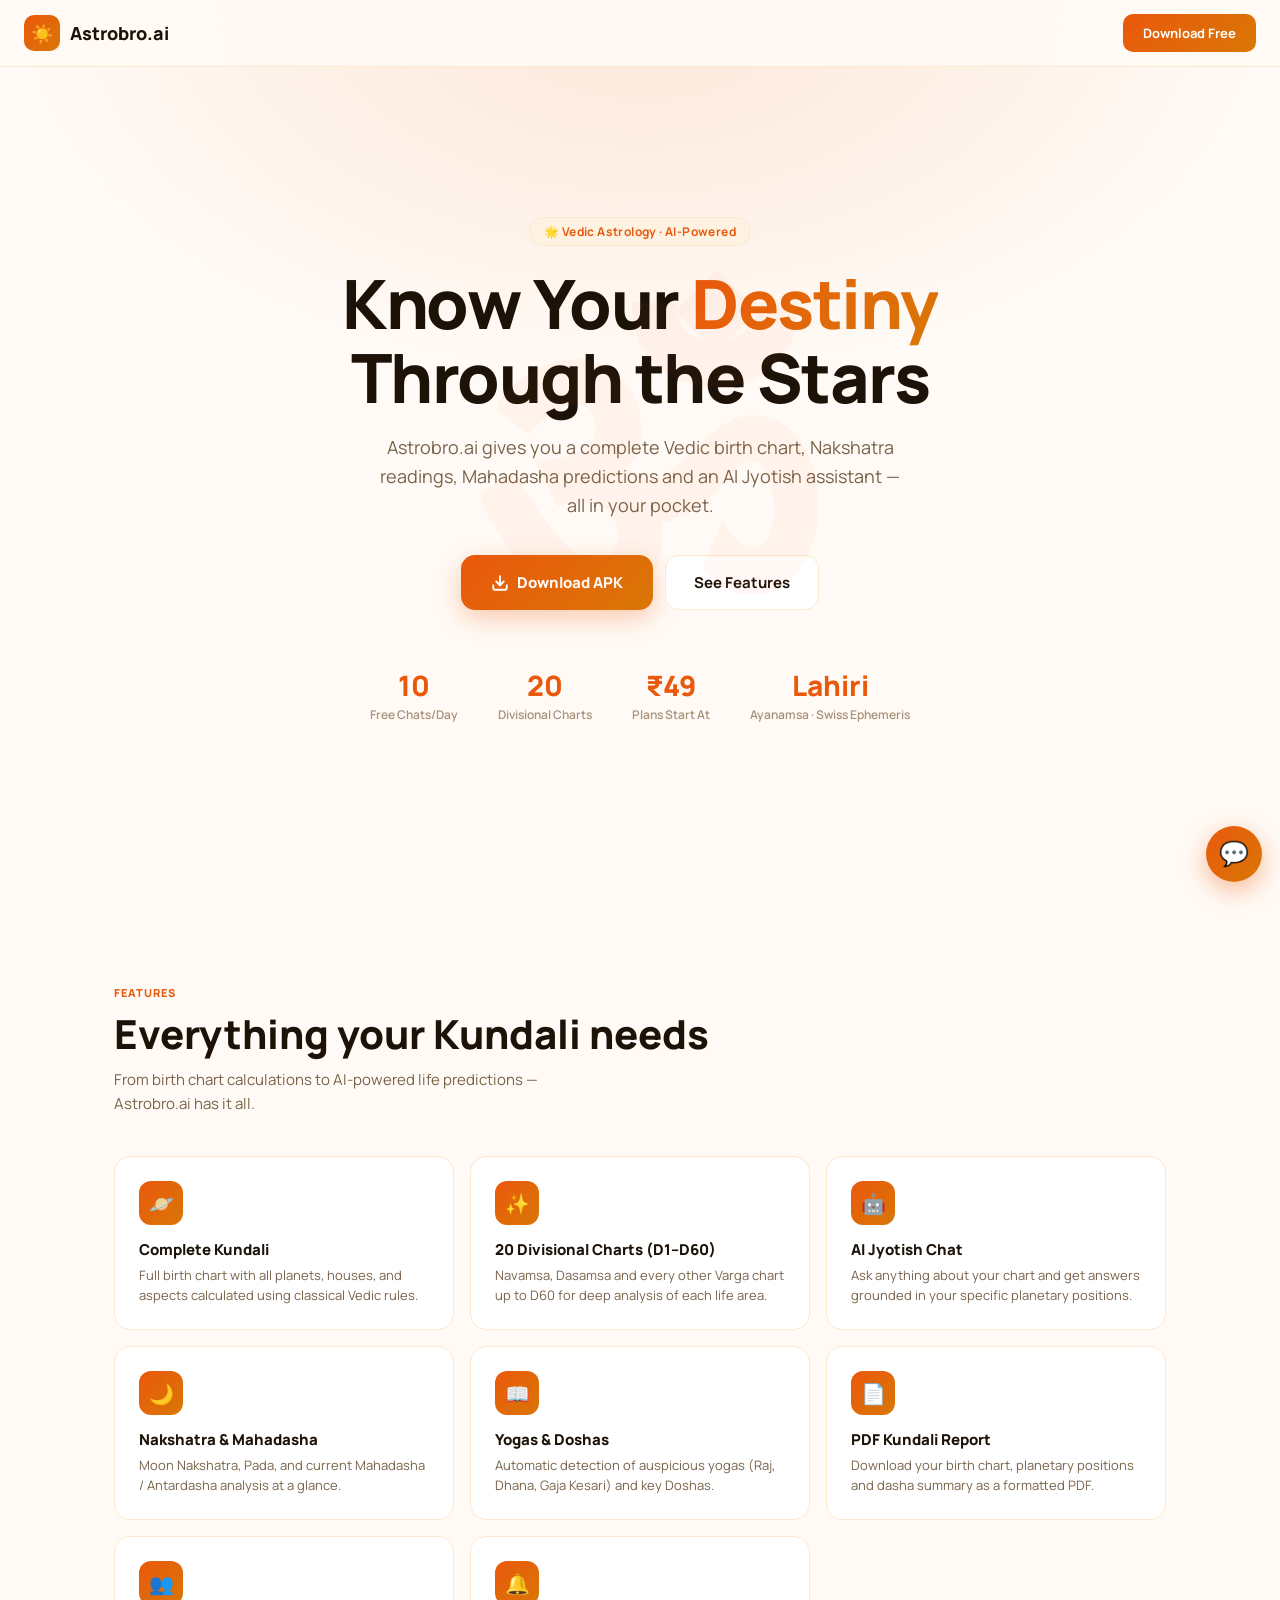
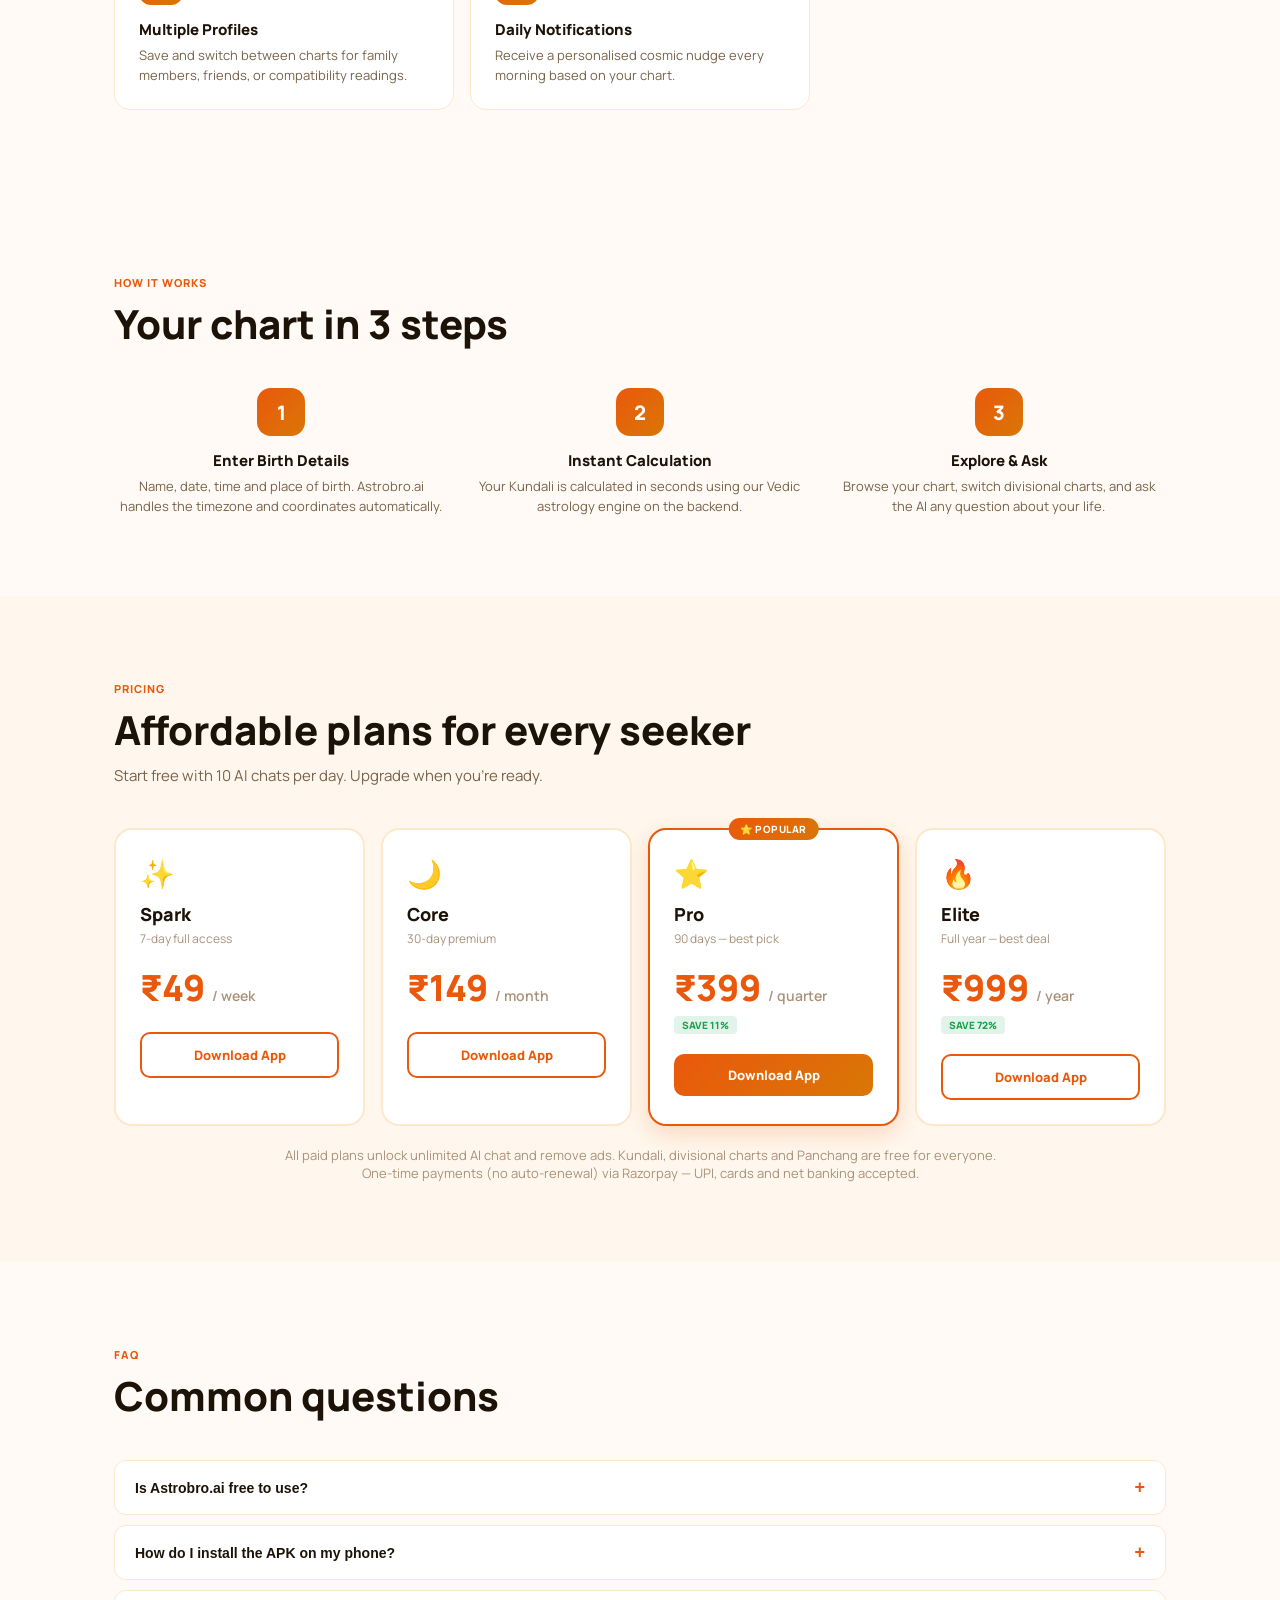
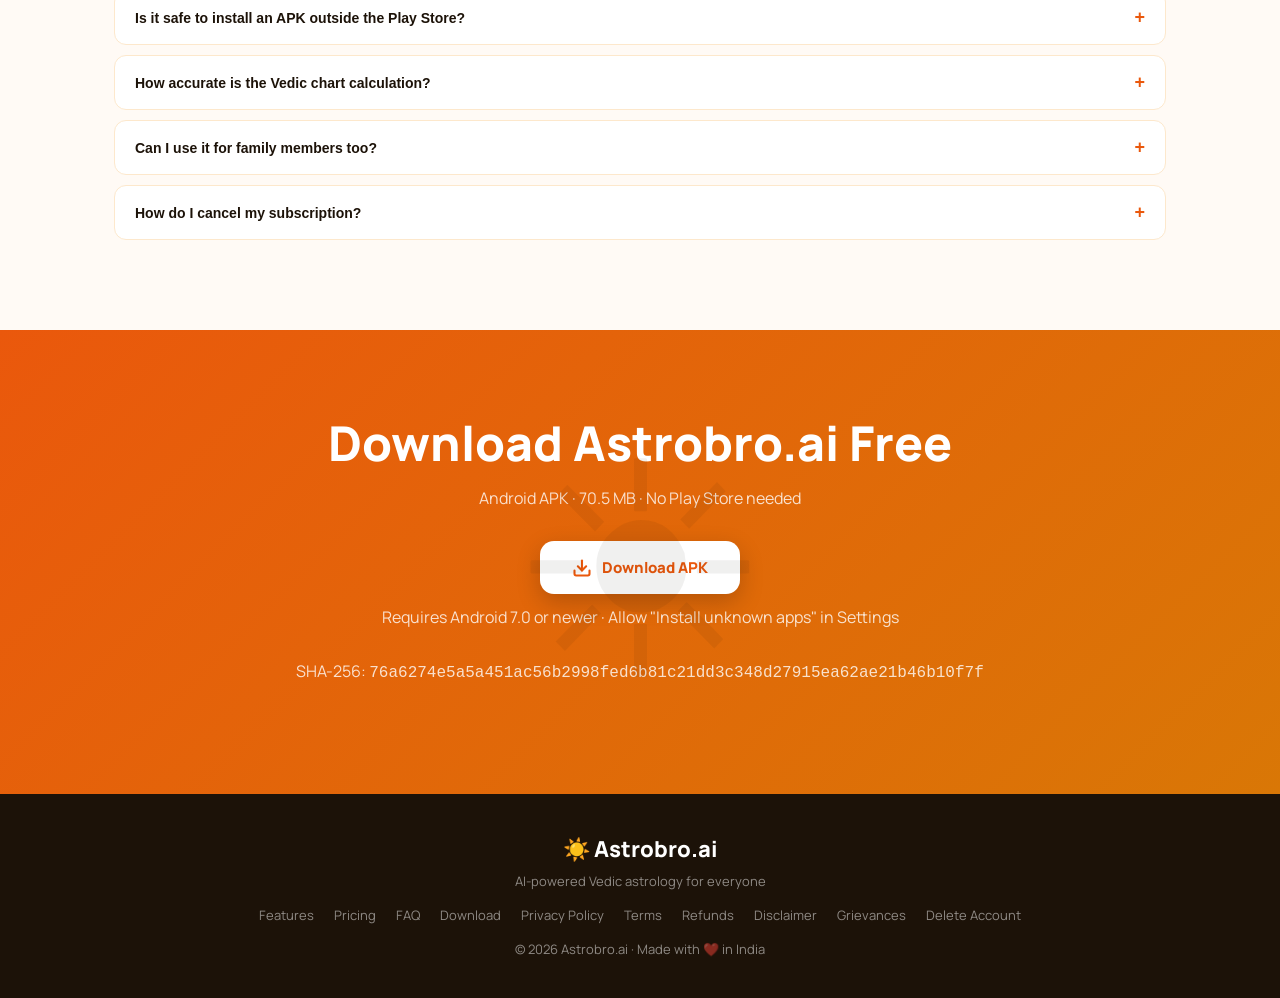
==== commit 9ccdd2a8: "Update the SHA-256 for v1.4.2's actual uploaded APK The APK was rebuilt after the previous checksum " ====
--- a/index.html
+++ b/index.html
@@ -546,7 +546,7 @@
     Download APK
   </a>
   <p class="file-note">Requires Android 7.0 or newer  ·  Allow "Install unknown apps" in Settings</p>
-  <p class="file-note" style="word-break:break-all">SHA-256: <code>9a8316df4ba45874afbcbc29a80719881643726ba7ab17064265eed92e7794b1</code></p>
+  <p class="file-note" style="word-break:break-all">SHA-256: <code>76a6274e5a5a451ac56b2998fed6b81c21dd3c348d27915ea62ae21b46b10f7f</code></p>
 </div>
 
 <!-- FOOTER -->
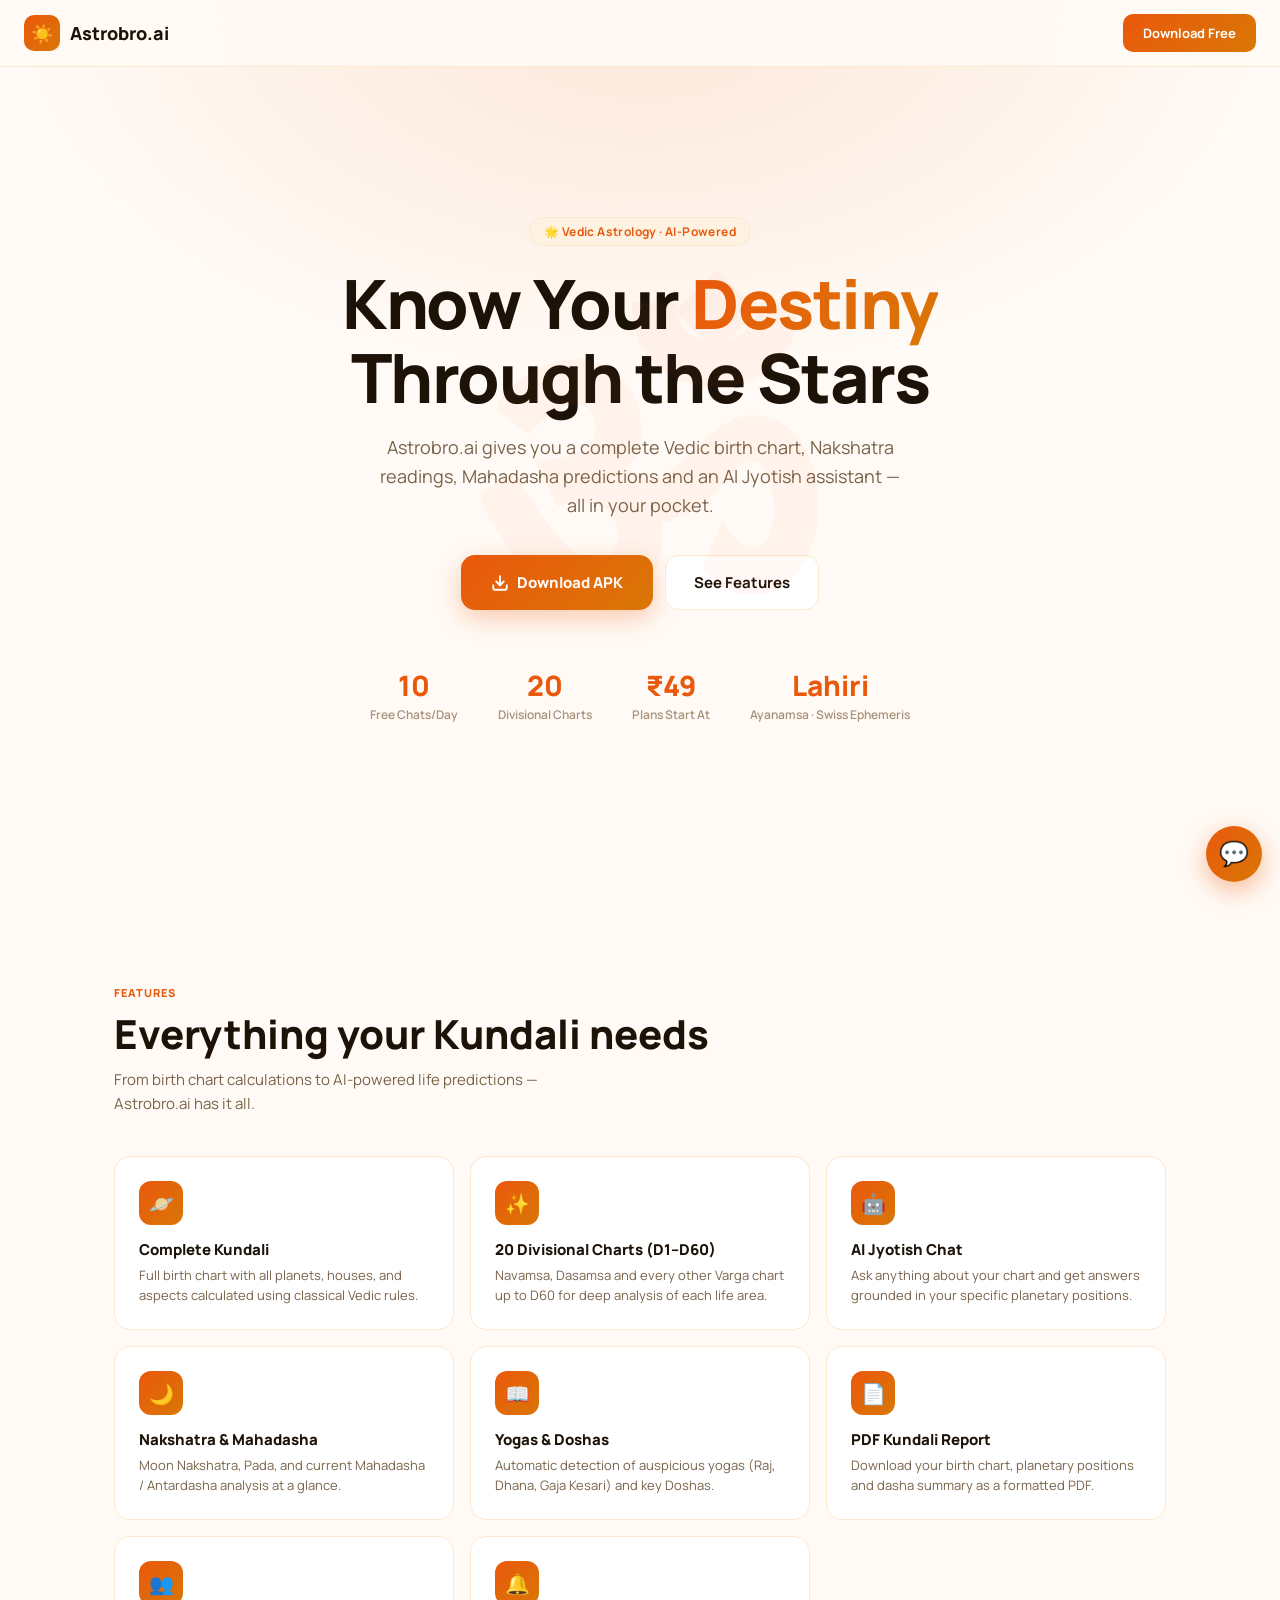
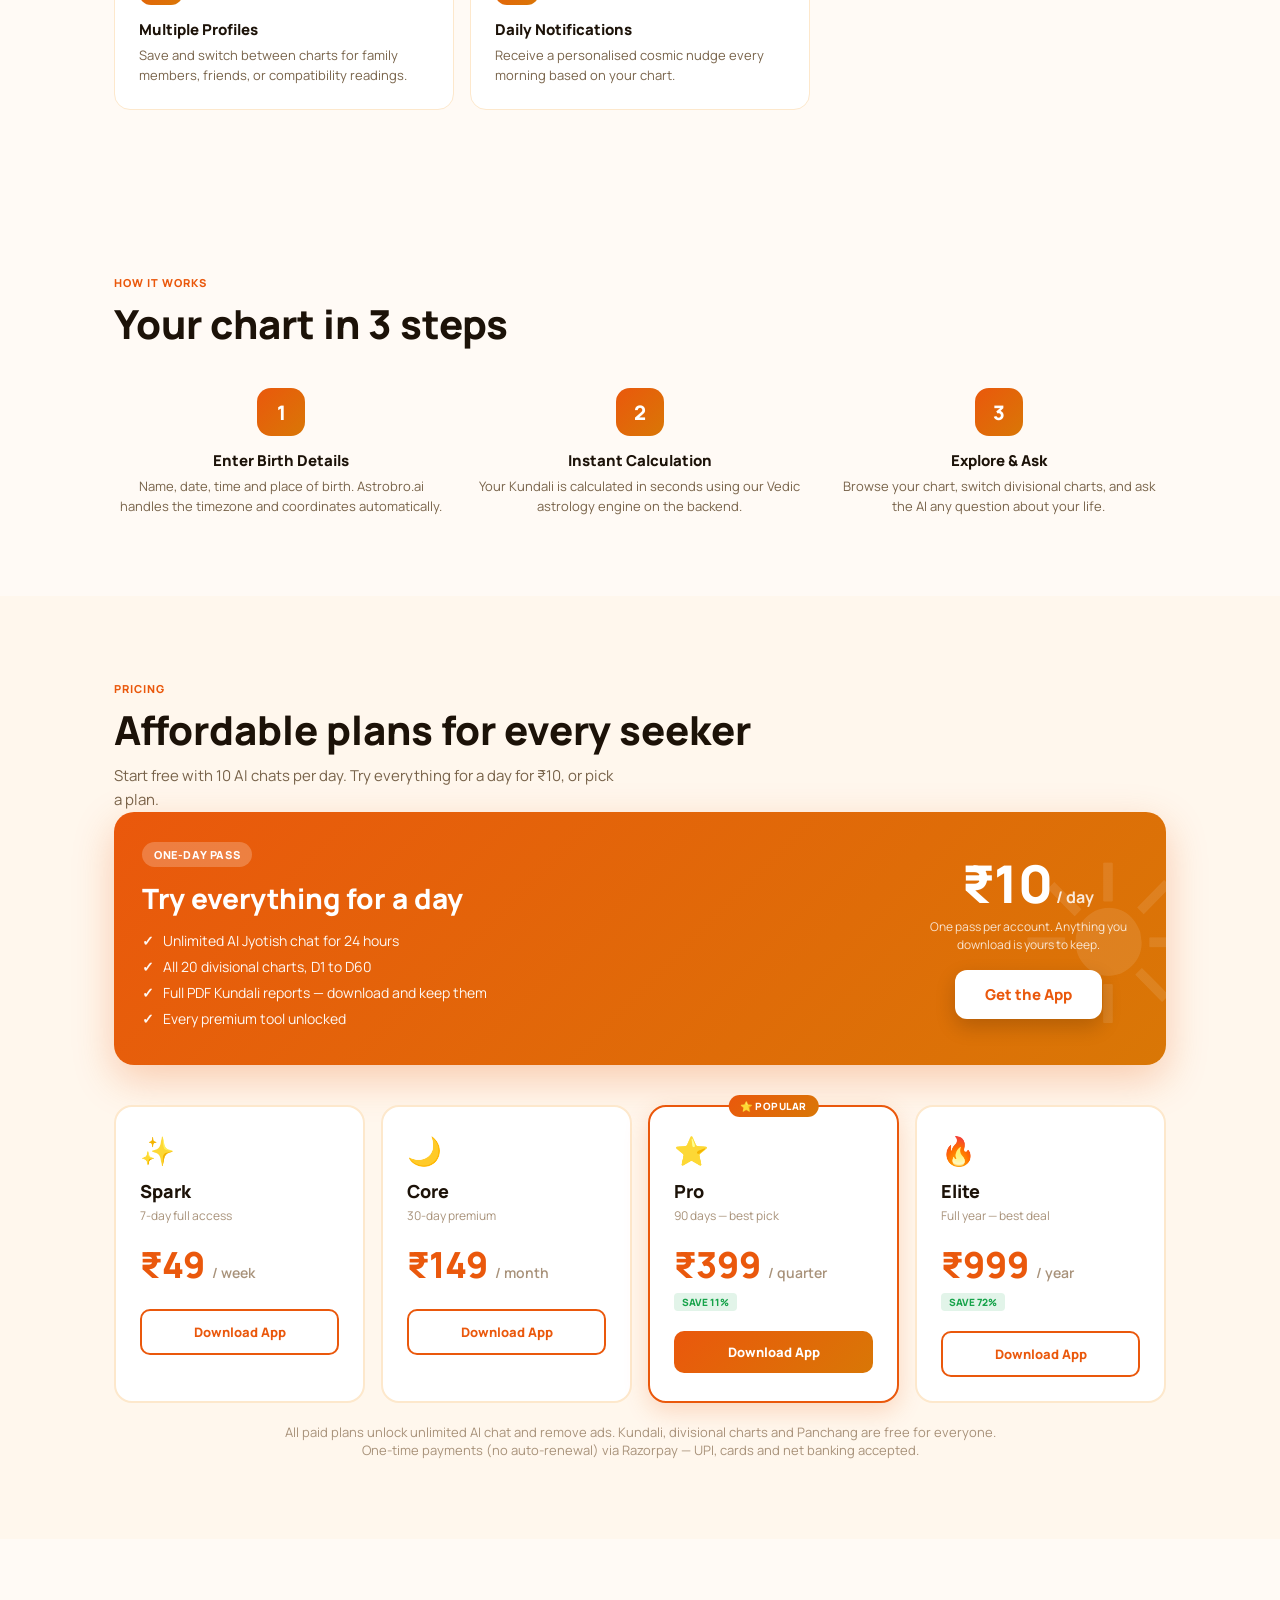
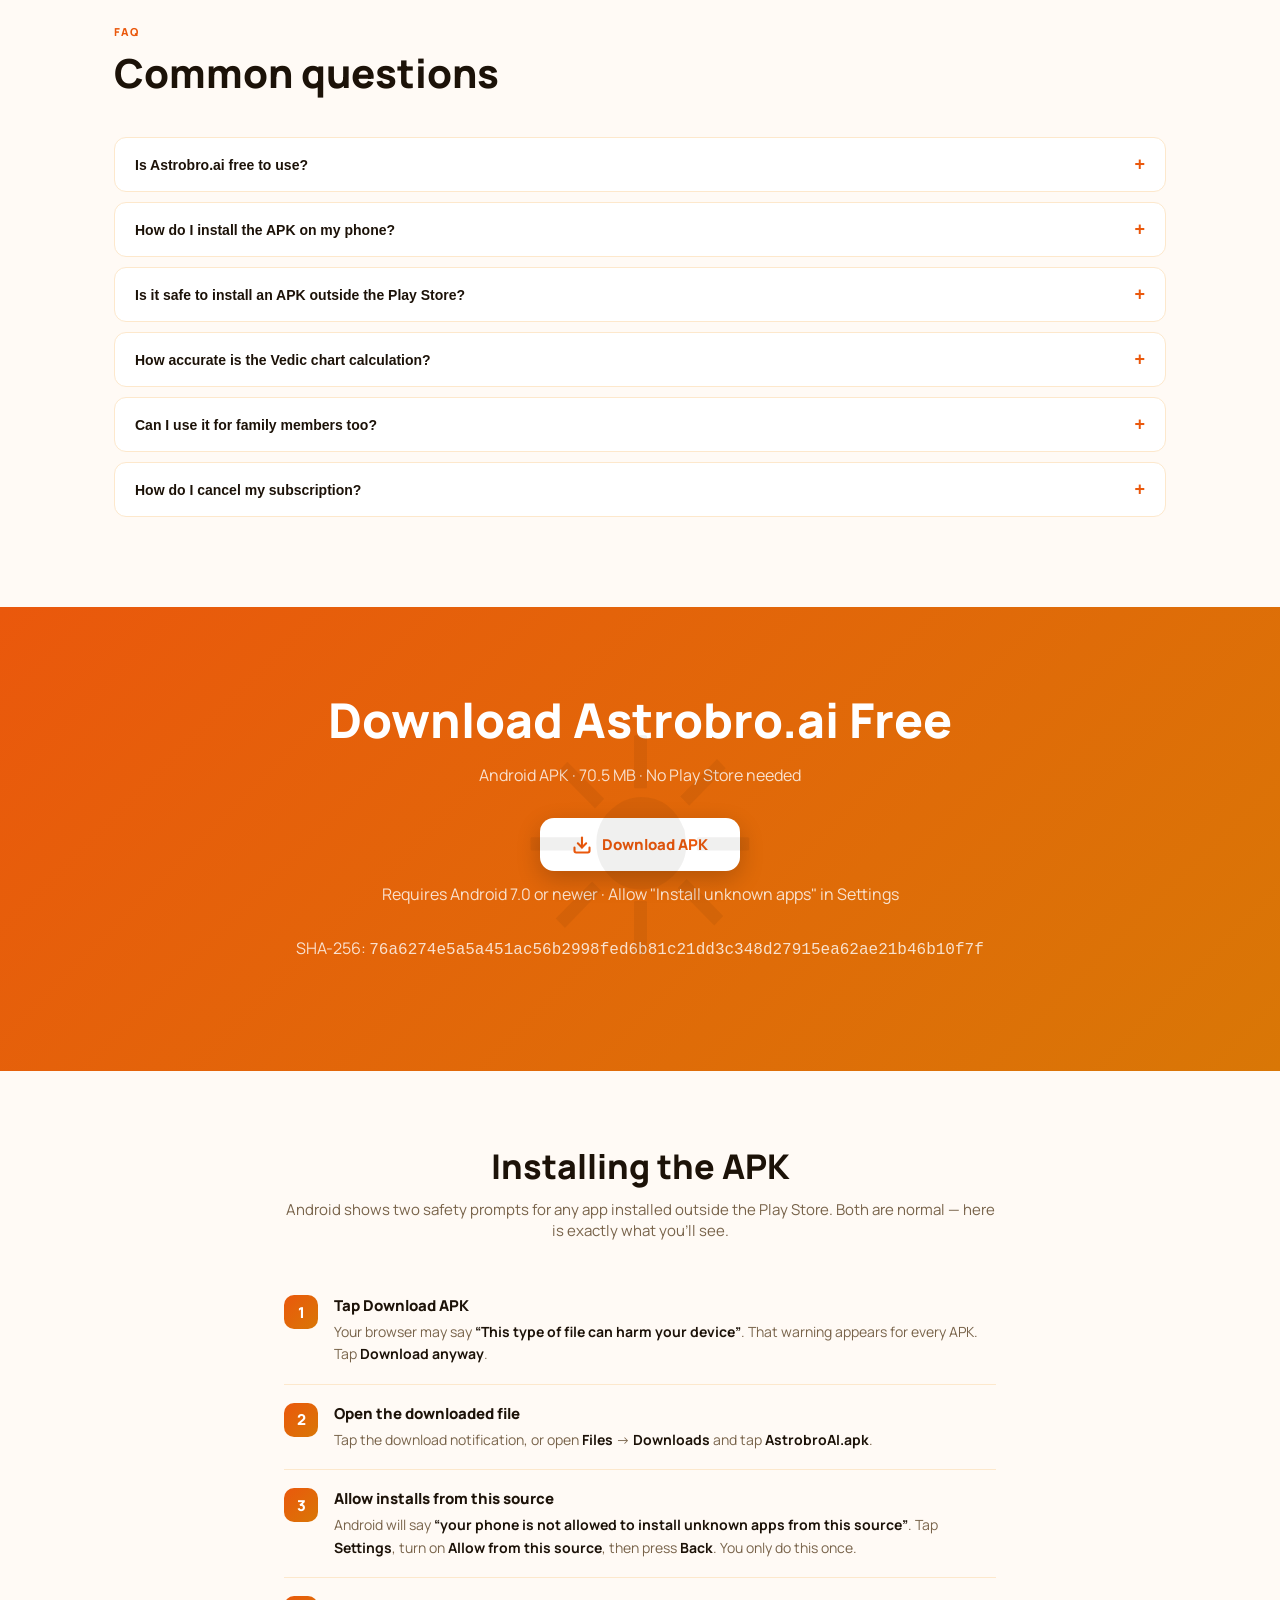
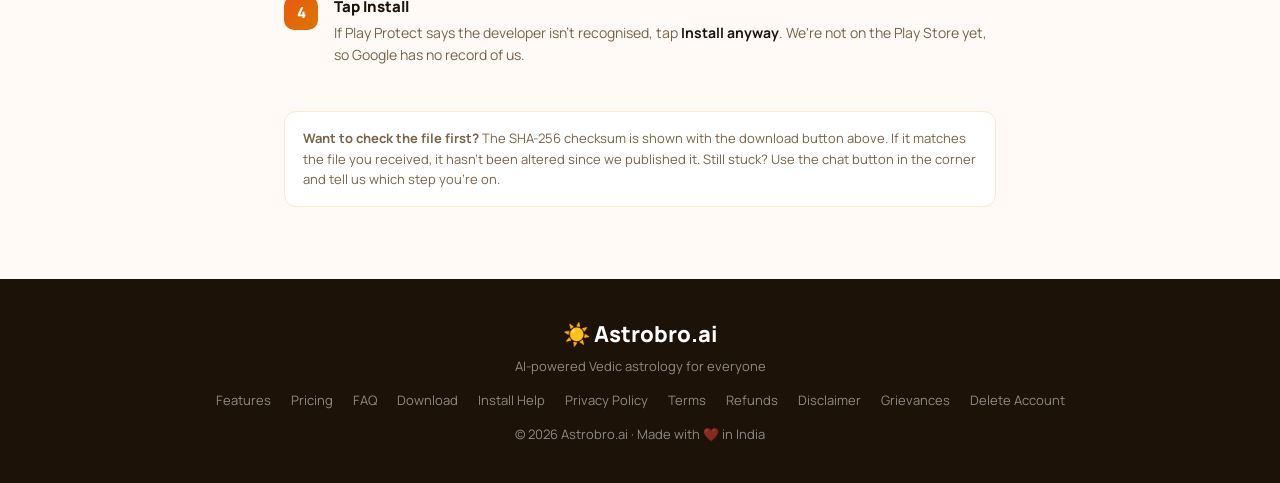
==== commit a47a2239: "Name the prompts Android shows, and lead pricing with the Rs 10 pass A web page cannot start an Andr" ====
--- a/index.html
+++ b/index.html
@@ -185,6 +185,46 @@
       border-color: var(--orange);
       box-shadow: 0 8px 24px rgba(234,88,12,.2);
     }
+
+    /* ── DAY PASS (the headline offer) ── */
+    .daypass {
+      position: relative; overflow: hidden;
+      background: var(--grad); color: #fff;
+      border-radius: 20px; padding: 30px 28px;
+      margin-bottom: 34px;
+      display: flex; flex-wrap: wrap; gap: 24px;
+      align-items: center; justify-content: space-between;
+      box-shadow: 0 14px 40px rgba(234,88,12,.28);
+    }
+    .daypass::before {
+      content: '☀'; font-size: 220px; line-height: 1;
+      position: absolute; right: -40px; top: 50%;
+      transform: translateY(-50%);
+      opacity: .10; pointer-events: none;
+    }
+    .daypass-left { position: relative; z-index: 1; min-width: 240px; flex: 1 1 320px; }
+    .daypass-tag {
+      display: inline-block; background: rgba(255,255,255,.22);
+      font-size: 11px; font-weight: 900; letter-spacing: .6px;
+      padding: 5px 12px; border-radius: 100px; margin-bottom: 12px;
+    }
+    .daypass h3 { font-size: clamp(22px,3.4vw,28px); font-weight: 900; margin-bottom: 8px; }
+    .daypass ul { list-style: none; margin: 14px 0 0; padding: 0; }
+    .daypass li { font-size: 14px; margin-bottom: 7px; opacity: .95; }
+    .daypass li::before { content: '✓'; font-weight: 900; margin-right: 9px; }
+    .daypass-right { position: relative; z-index: 1; text-align: center; flex: 0 1 220px; }
+    .daypass-price { font-size: 52px; font-weight: 900; line-height: 1; }
+    .daypass-price span { font-size: 16px; font-weight: 700; opacity: .85; }
+    .daypass-note { font-size: 12px; opacity: .8; margin-top: 8px; line-height: 1.5; }
+    .daypass-cta {
+      display: inline-block; margin-top: 16px;
+      background: #fff; color: var(--orange);
+      padding: 14px 30px; border-radius: 12px;
+      font-weight: 900; font-size: 15px; text-decoration: none;
+      box-shadow: 0 8px 20px rgba(0,0,0,.18);
+      transition: transform .15s;
+    }
+    .daypass-cta:hover { transform: translateY(-2px); }
     .plan-badge {
       position: absolute; top: -12px; left: 50%; transform: translateX(-50%);
       background: var(--grad); color: white;
@@ -258,6 +298,72 @@
     .btn-white:hover { transform: translateY(-2px); }
     .file-note { color: rgba(255,255,255,.6); font-size: 12px; margin-top: 14px; }
 
+
+    /* ── INSTALL GUIDE ── */
+    /* Sideloading is four taps, but two of them are system warnings that look like the phone
+       refusing. People who stall there think the download failed, so the exact on-screen
+       wording is quoted below rather than paraphrased. */
+    .install-guide { max-width: 760px; margin: 0 auto; padding: 72px 24px; }
+    .install-guide h2 { font-size: clamp(24px,4vw,34px); font-weight: 900; text-align: center; }
+    .install-guide .lead { color: var(--text-sec); text-align: center; margin: 10px 0 36px; font-size: 15px; }
+    .ig-step { display: flex; gap: 16px; align-items: flex-start; padding: 18px 0; border-bottom: 1px solid var(--border); }
+    .ig-step:last-of-type { border-bottom: none; }
+    .ig-num {
+      flex: 0 0 34px; width: 34px; height: 34px;
+      background: var(--grad); border-radius: 10px;
+      display: grid; place-items: center;
+      font-size: 15px; font-weight: 900; color: #fff;
+    }
+    .ig-body h3 { font-size: 15px; font-weight: 800; margin-bottom: 5px; }
+    .ig-body p { font-size: 14px; color: var(--text-sec); line-height: 1.6; }
+    .ig-body b { color: var(--text); }
+    .ig-note {
+      margin-top: 26px; padding: 16px 18px;
+      background: var(--card); border: 1px solid var(--border); border-radius: 12px;
+      font-size: 13px; color: var(--text-sec); line-height: 1.6;
+    }
+
+    /* ── POST-DOWNLOAD HELPER ── */
+    /* A web page cannot start an Android install: the installer is reachable only from a
+       file the user opens themselves, and "install unknown apps" is granted per source by
+       hand. That is a deliberate security boundary, not a gap to route around. The next best
+       thing is to stop making people hunt for what to do once the file lands, so this opens
+       the moment they tap Download and names the exact buttons Android will show them. */
+    .dl-overlay {
+      position: fixed; inset: 0; z-index: 9999;
+      background: rgba(32,18,8,.68);
+      display: none; align-items: center; justify-content: center;
+      padding: 20px; overflow-y: auto;
+    }
+    .dl-overlay.open { display: flex; }
+    .dl-card {
+      background: var(--card); border-radius: 18px;
+      max-width: 420px; width: 100%;
+      padding: 26px 24px 22px; position: relative;
+      box-shadow: 0 24px 60px rgba(0,0,0,.3);
+      max-height: 92vh; overflow-y: auto;
+    }
+    .dl-card h3 { font-size: 19px; font-weight: 900; margin-bottom: 4px; }
+    .dl-card .dl-sub { font-size: 13.5px; color: var(--text-sec); margin-bottom: 18px; line-height: 1.55; }
+    .dl-row { display: flex; gap: 13px; align-items: flex-start; margin-bottom: 15px; }
+    .dl-dot {
+      flex: 0 0 26px; width: 26px; height: 26px; border-radius: 8px;
+      background: var(--grad); color: #fff;
+      display: grid; place-items: center; font-size: 13px; font-weight: 900;
+    }
+    .dl-row p { font-size: 13.5px; line-height: 1.55; color: var(--text-sec); }
+    .dl-row b { color: var(--text); }
+    .dl-close {
+      width: 100%; margin-top: 8px; padding: 13px;
+      border: none; border-radius: 12px; cursor: pointer;
+      background: var(--grad); color: #fff; font-weight: 800; font-size: 14.5px;
+    }
+    .dl-x {
+      position: absolute; top: 12px; right: 14px;
+      background: none; border: none; cursor: pointer;
+      font-size: 22px; line-height: 1; color: var(--text-sec);
+    }
+
     /* ── FOOTER ── */
     footer {
       background: #1C1208;
@@ -445,7 +551,26 @@
   <div class="pricing-wrap">
     <div class="section-label">Pricing</div>
     <h2 class="section-title">Affordable plans for every seeker</h2>
-    <p class="section-sub">Start free with 10 AI chats per day. Upgrade when you're ready.</p>
+    <p class="section-sub">Start free with 10 AI chats per day. Try everything for a day for &#8377;10, or pick a plan.</p>
+
+    <div class="daypass">
+      <div class="daypass-left">
+        <span class="daypass-tag">ONE-DAY PASS</span>
+        <h3>Try everything for a day</h3>
+        <ul>
+          <li>Unlimited AI Jyotish chat for 24 hours</li>
+          <li>All 20 divisional charts, D1 to D60</li>
+          <li>Full PDF Kundali reports &mdash; download and keep them</li>
+          <li>Every premium tool unlocked</li>
+        </ul>
+      </div>
+      <div class="daypass-right">
+        <div class="daypass-price">&#8377;10<span> / day</span></div>
+        <div class="daypass-note">One pass per account. Anything you download is yours to keep.</div>
+        <a class="daypass-cta" href="#download">Get the App</a>
+      </div>
+    </div>
+
     <div class="pricing-grid">
 
       <div class="plan-card">
@@ -500,7 +625,7 @@
       <button class="faq-q" onclick="toggleFaq(this)">
         Is Astrobro.ai free to use? <span class="faq-icon">+</span>
       </button>
-      <div class="faq-a">Yes! Astrobro.ai is free to download. Your Kundali, divisional charts and Panchang are free, and you get 10 AI Jyotish chat messages per day. After that you can upgrade — plans start at just ₹49 — for unlimited chat and no ads.</div>
+      <div class="faq-a">Yes! Astrobro.ai is free to download. Your Kundali, divisional charts and Panchang are free, and you get 10 AI Jyotish chat messages per day. Want to see everything before subscribing? The ₹10 one-day pass unlocks unlimited chat, every divisional chart and full PDF reports for 24 hours — one per account. After that, plans start at ₹49.</div>
     </div>
     <div class="faq-item">
       <button class="faq-q" onclick="toggleFaq(this)">
@@ -549,6 +674,71 @@
   <p class="file-note" style="word-break:break-all">SHA-256: <code>76a6274e5a5a451ac56b2998fed6b81c21dd3c348d27915ea62ae21b46b10f7f</code></p>
 </div>
 
+
+<!-- INSTALL GUIDE -->
+<section class="install-guide" id="install-help">
+  <h2>Installing the APK</h2>
+  <p class="lead">Android shows two safety prompts for any app installed outside the Play Store. Both are normal &mdash; here is exactly what you'll see.</p>
+
+  <div class="ig-step">
+    <div class="ig-num">1</div>
+    <div class="ig-body">
+      <h3>Tap Download APK</h3>
+      <p>Your browser may say <b>&ldquo;This type of file can harm your device&rdquo;</b>. That warning appears for every APK. Tap <b>Download anyway</b>.</p>
+    </div>
+  </div>
+
+  <div class="ig-step">
+    <div class="ig-num">2</div>
+    <div class="ig-body">
+      <h3>Open the downloaded file</h3>
+      <p>Tap the download notification, or open <b>Files</b> &rarr; <b>Downloads</b> and tap <b>AstrobroAI.apk</b>.</p>
+    </div>
+  </div>
+
+  <div class="ig-step">
+    <div class="ig-num">3</div>
+    <div class="ig-body">
+      <h3>Allow installs from this source</h3>
+      <p>Android will say <b>&ldquo;your phone is not allowed to install unknown apps from this source&rdquo;</b>. Tap <b>Settings</b>, turn on <b>Allow from this source</b>, then press <b>Back</b>. You only do this once.</p>
+    </div>
+  </div>
+
+  <div class="ig-step">
+    <div class="ig-num">4</div>
+    <div class="ig-body">
+      <h3>Tap Install</h3>
+      <p>If Play Protect says the developer isn't recognised, tap <b>Install anyway</b>. We're not on the Play Store yet, so Google has no record of us.</p>
+    </div>
+  </div>
+
+  <p class="ig-note">
+    <b>Want to check the file first?</b> The SHA-256 checksum is shown with the download button above. If it matches the file you received, it hasn't been altered since we published it.
+    Still stuck? Use the chat button in the corner and tell us which step you're on.
+  </p>
+</section>
+
+
+<!-- POST-DOWNLOAD HELPER -->
+<div class="dl-overlay" id="dlOverlay" role="dialog" aria-modal="true" aria-labelledby="dlTitle">
+  <div class="dl-card">
+    <button class="dl-x" id="dlX" aria-label="Close">&times;</button>
+    <h3 id="dlTitle">Your download has started</h3>
+    <p class="dl-sub" id="dlSub">When it finishes, Android needs two taps from you before the app installs. Here's exactly what you'll see.</p>
+
+    <div class="dl-row"><div class="dl-dot">1</div>
+      <p>Tap the <b>download notification</b> at the top of your screen &mdash; or open <b>Files</b> &rarr; <b>Downloads</b> and tap <b>AstrobroAI.apk</b>.</p></div>
+
+    <div class="dl-row"><div class="dl-dot">2</div>
+      <p>If Android says it <b>&ldquo;is not allowed to install unknown apps&rdquo;</b>, tap <b>Settings</b>, turn on <b>Allow from this source</b>, then press <b>Back</b>.</p></div>
+
+    <div class="dl-row"><div class="dl-dot">3</div>
+      <p>Tap <b>Install</b>. If Play Protect mentions an unknown developer, tap <b>Install anyway</b> &mdash; we're not on the Play Store yet.</p></div>
+
+    <button class="dl-close" id="dlOk">Got it</button>
+  </div>
+</div>
+
 <!-- FOOTER -->
 <footer>
   <div class="footer-logo">☀️ Astrobro.ai</div>
@@ -558,6 +748,7 @@
     <a href="#pricing">Pricing</a>
     <a href="#faq">FAQ</a>
     <a href="#download">Download</a>
+    <a href="#install-help">Install Help</a>
     <a href="privacy.html">Privacy Policy</a>
     <a href="terms.html">Terms</a>
     <a href="refund.html">Refunds</a>
@@ -677,7 +868,41 @@
     try {
       fetch('https://astrobro-backend.onrender.com/api/public/downloads/track', { method: 'POST', keepalive: true });
     } catch (_) {}
+    showDownloadHelp();
   }
+
+  // The browser gives a page no event for "this download finished", and no way to hand the
+  // file to Android's installer even if it did — installing is gated behind the user opening
+  // the file and granting this source permission by hand. So rather than pretend, the helper
+  // opens as soon as the download starts and names the buttons Android is about to show.
+  function showDownloadHelp() {
+    var el = document.getElementById('dlOverlay');
+    if (!el) return;
+    var android = /android/i.test(navigator.userAgent);
+    if (!android) {
+      document.getElementById('dlTitle').textContent = 'Downloading the Android app';
+      document.getElementById('dlSub').textContent =
+        "Astrobro.ai is an Android app, so the file you're downloading installs on a phone, not on this computer. " +
+        'Move it to your Android phone, then follow these steps there.';
+    }
+    setTimeout(function () { el.classList.add('open'); }, 900);
+  }
+
+  function hideDownloadHelp() {
+    var el = document.getElementById('dlOverlay');
+    if (el) el.classList.remove('open');
+  }
+
+  document.addEventListener('DOMContentLoaded', function () {
+    var ok = document.getElementById('dlOk');
+    var x = document.getElementById('dlX');
+    var ov = document.getElementById('dlOverlay');
+    if (ok) ok.addEventListener('click', hideDownloadHelp);
+    if (x) x.addEventListener('click', hideDownloadHelp);
+    // Tapping the dimmed area closes it; tapping the card itself must not.
+    if (ov) ov.addEventListener('click', function (e) { if (e.target === ov) hideDownloadHelp(); });
+    document.addEventListener('keydown', function (e) { if (e.key === 'Escape') hideDownloadHelp(); });
+  });
 
   // One count per page load, for the admin dashboard's "Website visits" card.
   try {
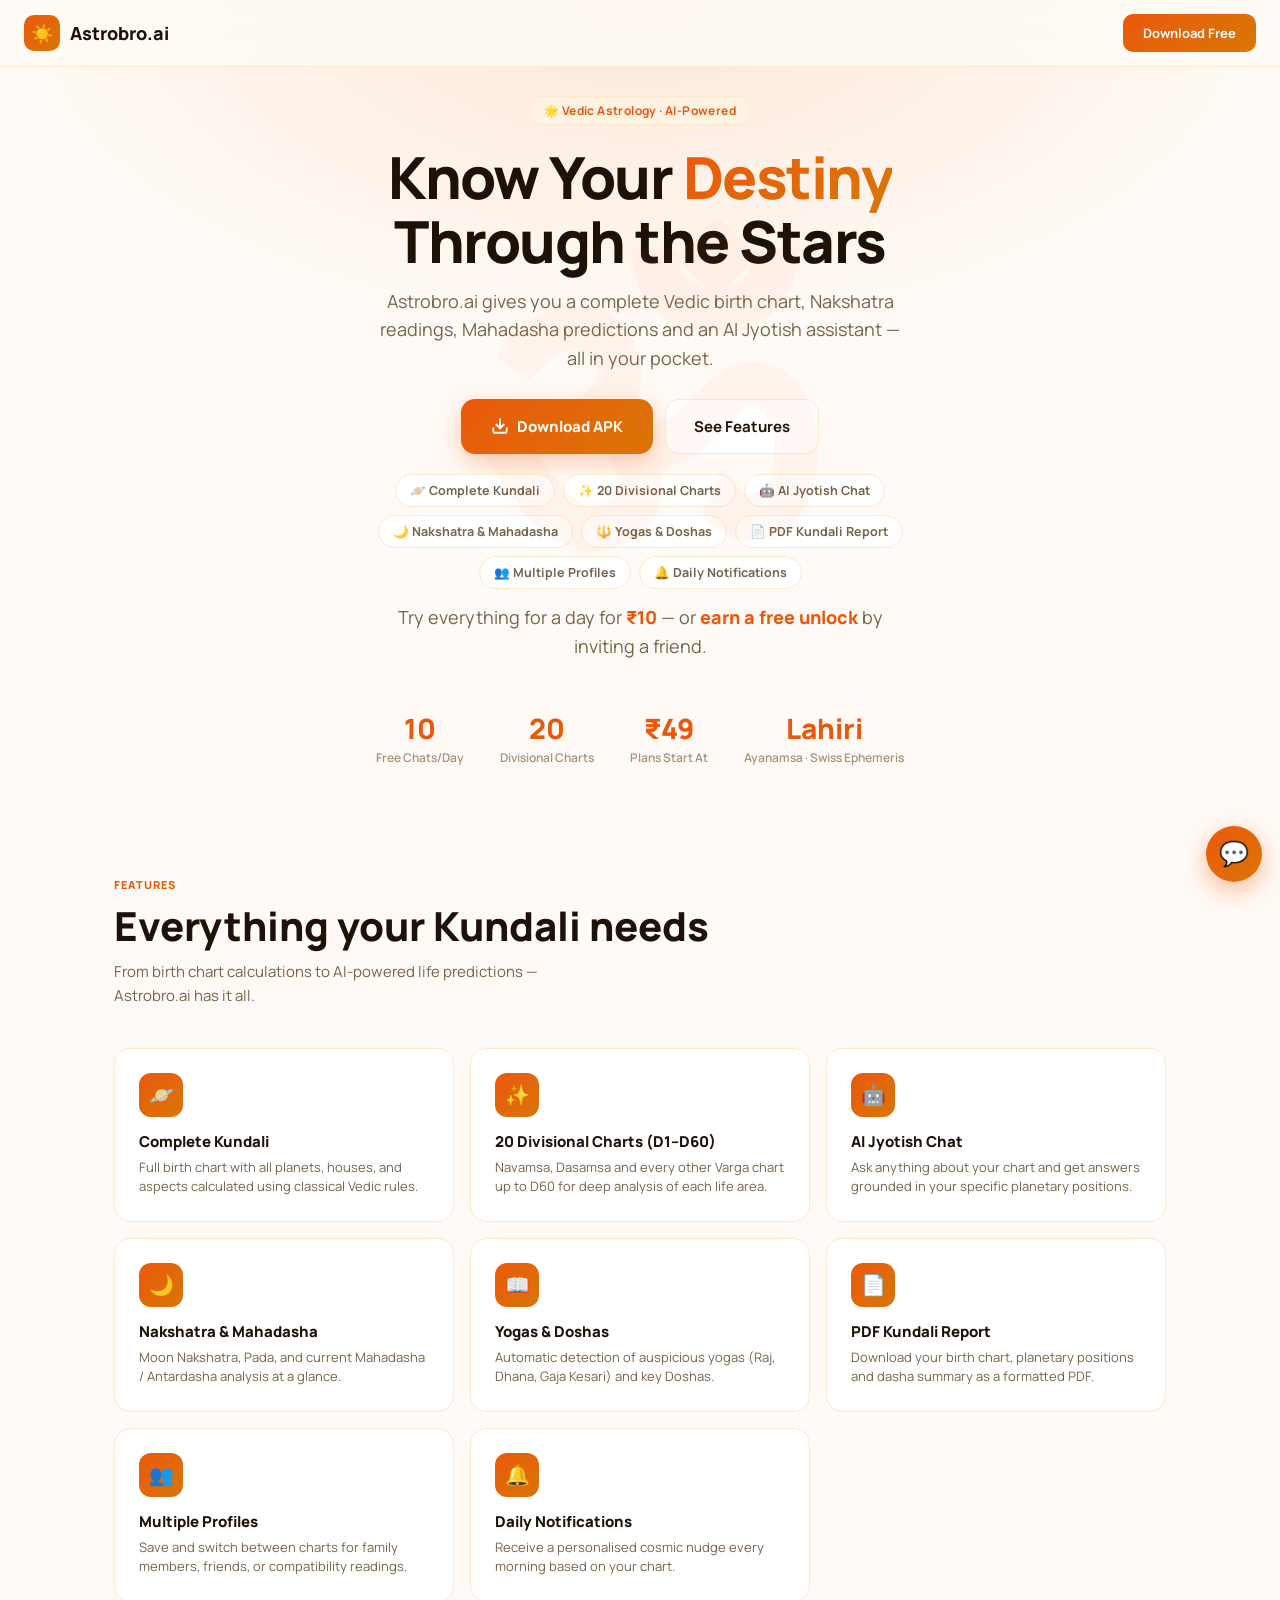
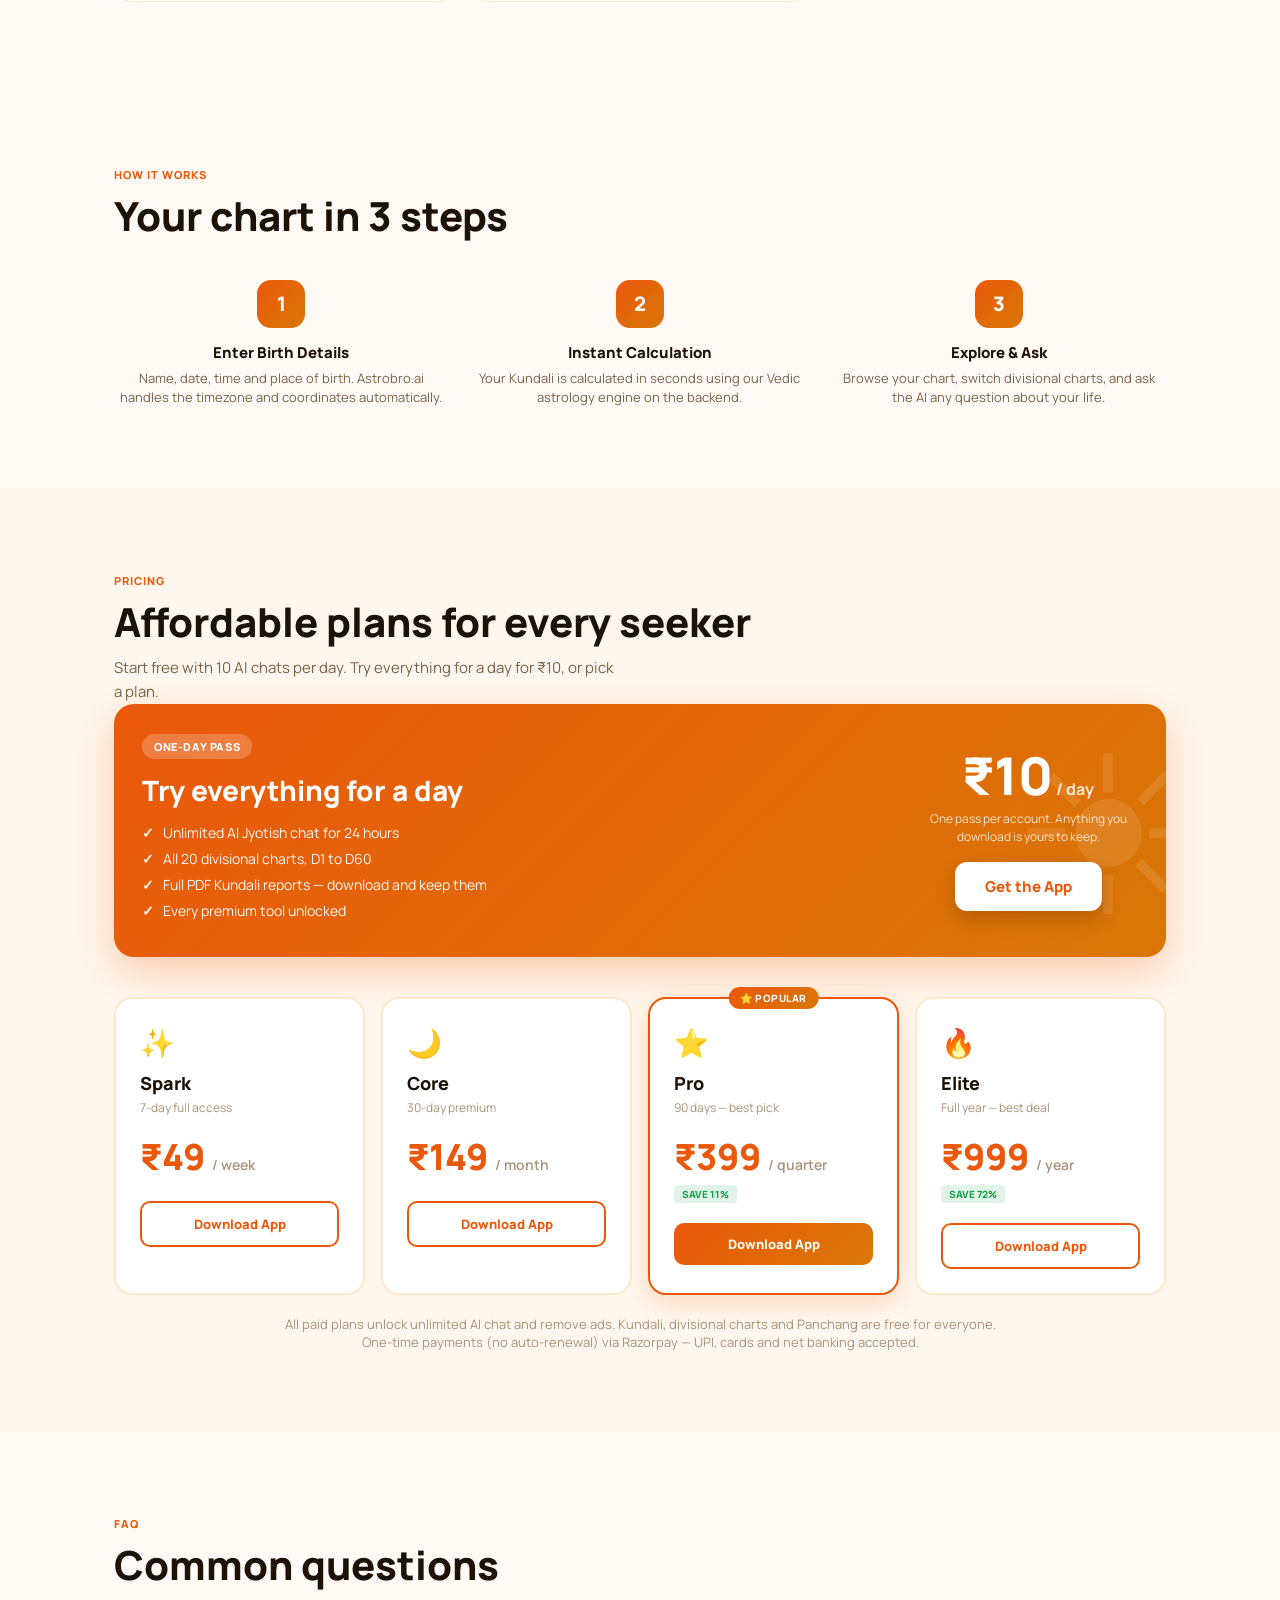
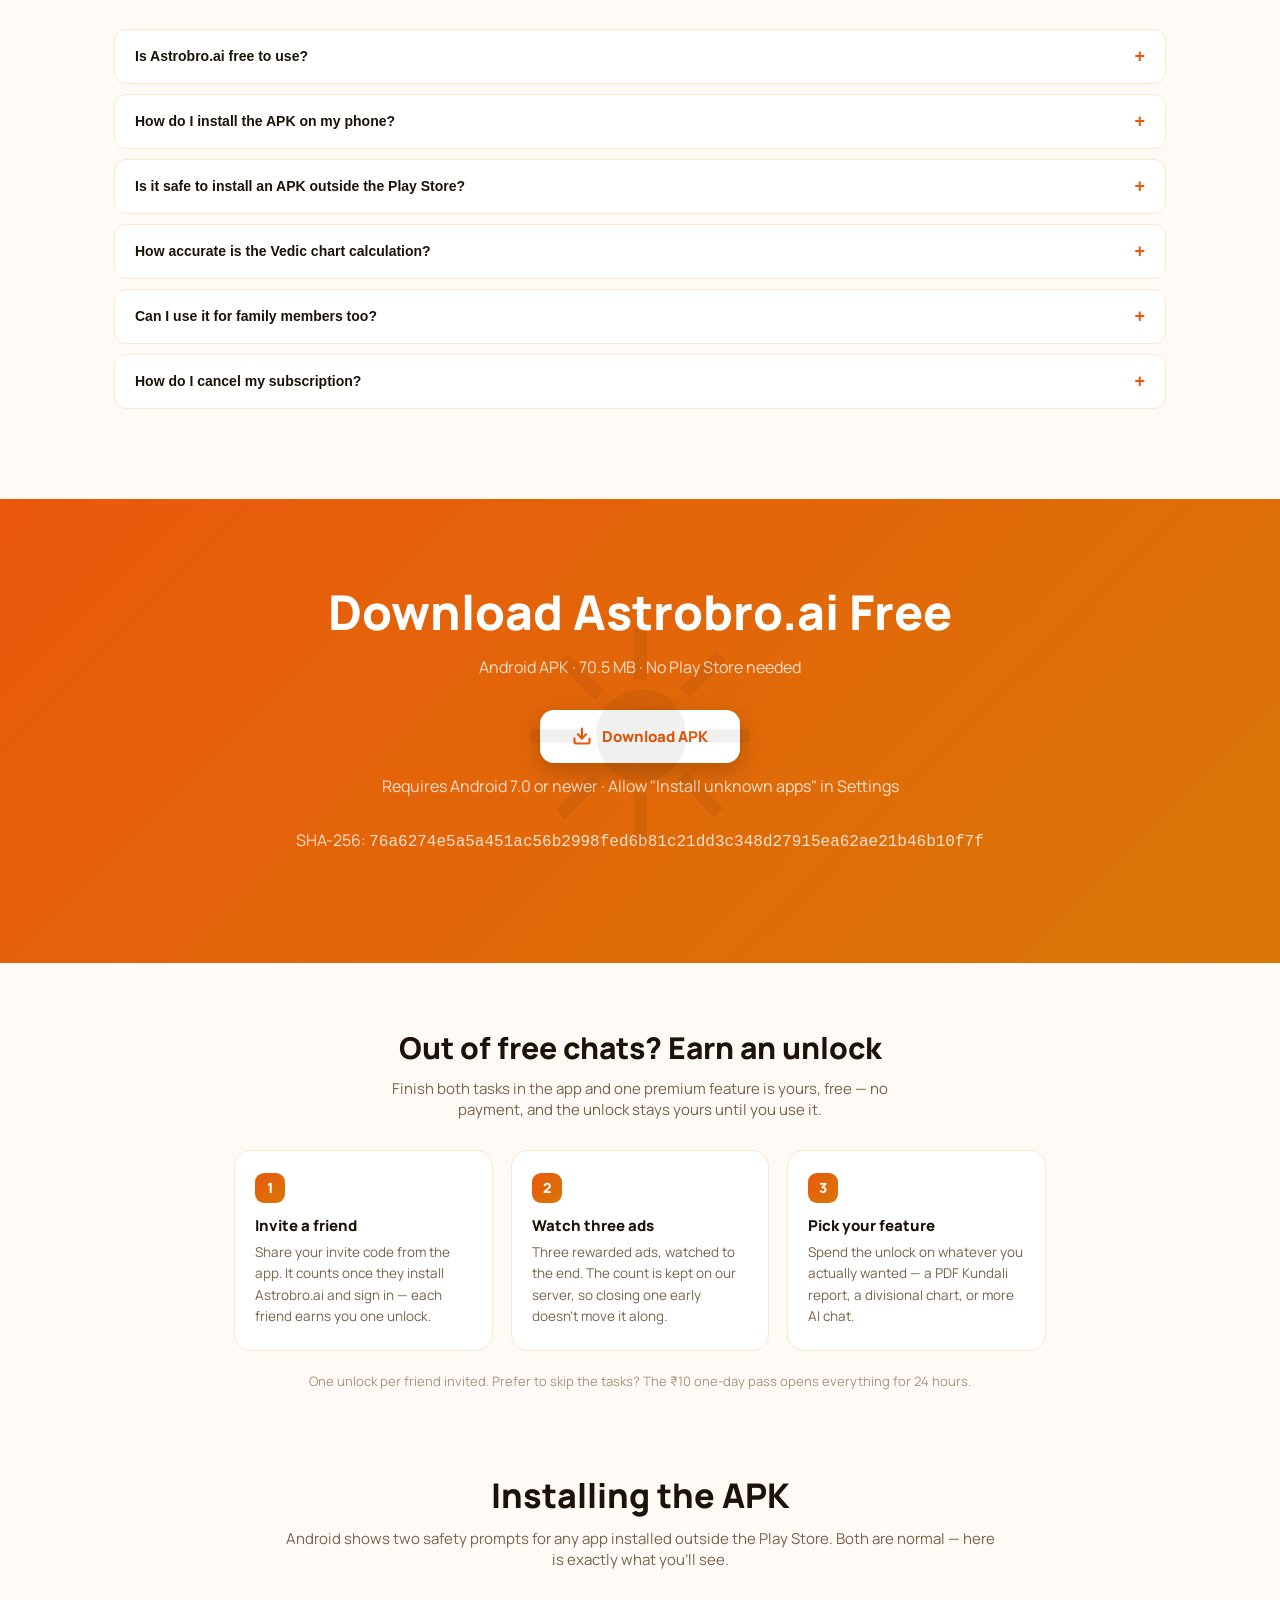
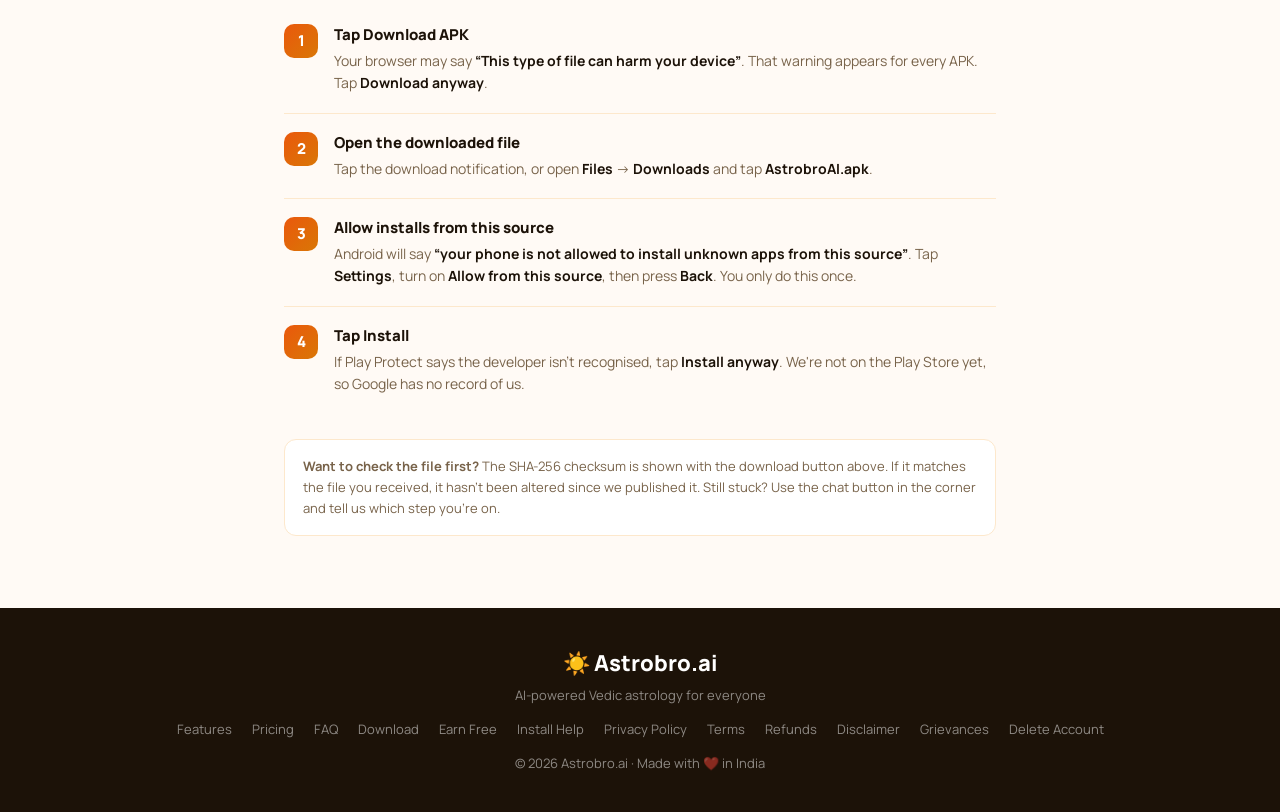
==== commit 8c538cf3: "Say what the app does above the fold, and how to earn it free The hero was min-height 100vh, so the " ====
--- a/index.html
+++ b/index.html
@@ -64,11 +64,15 @@
 
     /* ── HERO ── */
     .hero {
-      min-height: 100vh;
+      /* Not 100vh. A full-screen hero meant the first thing anyone saw was a slogan and
+         nothing about what the app does; the feature grid began exactly one pixel below
+         the fold on every laptop. Sizing to content leaves the next section visibly
+         starting, which is both an affordance to scroll and the answer to "what is this". */
+      min-height: auto;
       display: flex; flex-direction: column;
       align-items: center; justify-content: center;
       text-align: center;
-      padding: 120px 24px 80px;
+      padding: 96px 24px 26px;
       background:
         radial-gradient(ellipse 70% 60% at 50% 0%, rgba(234,88,12,.12) 0%, transparent 70%),
         var(--bg);
@@ -90,7 +94,7 @@
       letter-spacing: .4px; margin-bottom: 20px;
     }
     .hero h1 {
-      font-size: clamp(36px, 7vw, 68px);
+      font-size: clamp(34px, 6vw, 58px);
       font-weight: 900; line-height: 1.1;
       letter-spacing: -1.5px;
       max-width: 700px;
@@ -99,7 +103,7 @@
     .hero p {
       font-size: clamp(15px, 2.5vw, 18px);
       color: var(--text-sec); max-width: 520px;
-      line-height: 1.6; margin: 18px 0 36px;
+      line-height: 1.6; margin: 14px 0 26px;
     }
     .hero-btns { display: flex; gap: 12px; flex-wrap: wrap; justify-content: center; }
     .btn-primary {
@@ -120,8 +124,24 @@
       transition: border-color .15s;
     }
     .btn-secondary:hover { border-color: var(--orange); }
+    .hero-chips {
+      display: flex; flex-wrap: wrap; gap: 8px;
+      justify-content: center; margin-top: 20px;
+      max-width: 680px;
+    }
+    .hero-chip {
+      background: var(--card); border: 1px solid var(--border);
+      border-radius: 100px; padding: 7px 14px;
+      font-size: 12.5px; font-weight: 700; color: var(--text-sec);
+      white-space: nowrap;
+    }
+    .hero-free {
+      margin-top: 14px; font-size: 13.5px; color: var(--text-sec);
+    }
+    .hero-free a { color: var(--orange); font-weight: 800; text-decoration: none; }
+    .hero-free a:hover { text-decoration: underline; }
     .hero-stats {
-      display: flex; gap: 40px; margin-top: 56px;
+      display: flex; gap: 36px; margin-top: 22px;
       flex-wrap: wrap; justify-content: center;
     }
     .stat { text-align: center; }
@@ -323,6 +343,25 @@
       font-size: 13px; color: var(--text-sec); line-height: 1.6;
     }
 
+    /* ── EARN IT FREE ── */
+    .earn { max-width: 860px; margin: 0 auto; padding: 64px 24px 8px; }
+    .earn h2 { font-size: clamp(22px,3.6vw,30px); font-weight: 900; text-align: center; }
+    .earn .lead { color: var(--text-sec); text-align: center; margin: 10px auto 30px; font-size: 15px; max-width: 560px; }
+    .earn-steps { display: grid; grid-template-columns: repeat(auto-fit, minmax(240px,1fr)); gap: 18px; }
+    .earn-step {
+      background: var(--card); border: 1px solid var(--border);
+      border-radius: 16px; padding: 22px 20px;
+    }
+    .earn-step .n {
+      width: 30px; height: 30px; border-radius: 9px;
+      background: var(--grad); color: #fff;
+      display: grid; place-items: center;
+      font-size: 14px; font-weight: 900; margin-bottom: 12px;
+    }
+    .earn-step h3 { font-size: 15px; font-weight: 800; margin-bottom: 6px; }
+    .earn-step p { font-size: 13.5px; color: var(--text-sec); line-height: 1.6; }
+    .earn-note { text-align: center; font-size: 13px; color: var(--text-muted); margin-top: 20px; line-height: 1.6; }
+
     /* ── POST-DOWNLOAD HELPER ── */
     /* A web page cannot start an Android install: the installer is reachable only from a
        file the user opens themselves, and "install unknown apps" is granted per source by
@@ -466,6 +505,23 @@
     </a>
     <a class="btn-secondary" href="#features">See Features</a>
   </div>
+
+  <div class="hero-chips">
+    <span class="hero-chip">🪐 Complete Kundali</span>
+    <span class="hero-chip">✨ 20 Divisional Charts</span>
+    <span class="hero-chip">🤖 AI Jyotish Chat</span>
+    <span class="hero-chip">🌙 Nakshatra &amp; Mahadasha</span>
+    <span class="hero-chip">🔱 Yogas &amp; Doshas</span>
+    <span class="hero-chip">📄 PDF Kundali Report</span>
+    <span class="hero-chip">👥 Multiple Profiles</span>
+    <span class="hero-chip">🔔 Daily Notifications</span>
+  </div>
+
+  <p class="hero-free">
+    Try everything for a day for <a href="#pricing">&#8377;10</a> &mdash; or
+    <a href="#earn-free">earn a free unlock</a> by inviting a friend.
+  </p>
+
   <div class="hero-stats">
     <div class="stat"><div class="stat-num">10</div><div class="stat-lbl">Free Chats/Day</div></div>
     <div class="stat"><div class="stat-num">20</div><div class="stat-lbl">Divisional Charts</div></div>
@@ -675,6 +731,34 @@
 </div>
 
 
+<!-- EARN IT FREE -->
+<section class="earn" id="earn-free">
+  <h2>Out of free chats? Earn an unlock</h2>
+  <p class="lead">Finish both tasks in the app and one premium feature is yours, free &mdash; no payment, and the unlock stays yours until you use it.</p>
+
+  <div class="earn-steps">
+    <div class="earn-step">
+      <div class="n">1</div>
+      <h3>Invite a friend</h3>
+      <p>Share your invite code from the app. It counts once they install Astrobro.ai and sign in &mdash; each friend earns you one unlock.</p>
+    </div>
+    <div class="earn-step">
+      <div class="n">2</div>
+      <h3>Watch three ads</h3>
+      <p>Three rewarded ads, watched to the end. The count is kept on our server, so closing one early doesn't move it along.</p>
+    </div>
+    <div class="earn-step">
+      <div class="n">3</div>
+      <h3>Pick your feature</h3>
+      <p>Spend the unlock on whatever you actually wanted &mdash; a PDF Kundali report, a divisional chart, or more AI chat.</p>
+    </div>
+  </div>
+
+  <p class="earn-note">
+    One unlock per friend invited. Prefer to skip the tasks? The &#8377;10 one-day pass opens everything for 24 hours.
+  </p>
+</section>
+
 <!-- INSTALL GUIDE -->
 <section class="install-guide" id="install-help">
   <h2>Installing the APK</h2>
@@ -748,6 +832,7 @@
     <a href="#pricing">Pricing</a>
     <a href="#faq">FAQ</a>
     <a href="#download">Download</a>
+    <a href="#earn-free">Earn Free</a>
     <a href="#install-help">Install Help</a>
     <a href="privacy.html">Privacy Policy</a>
     <a href="terms.html">Terms</a>
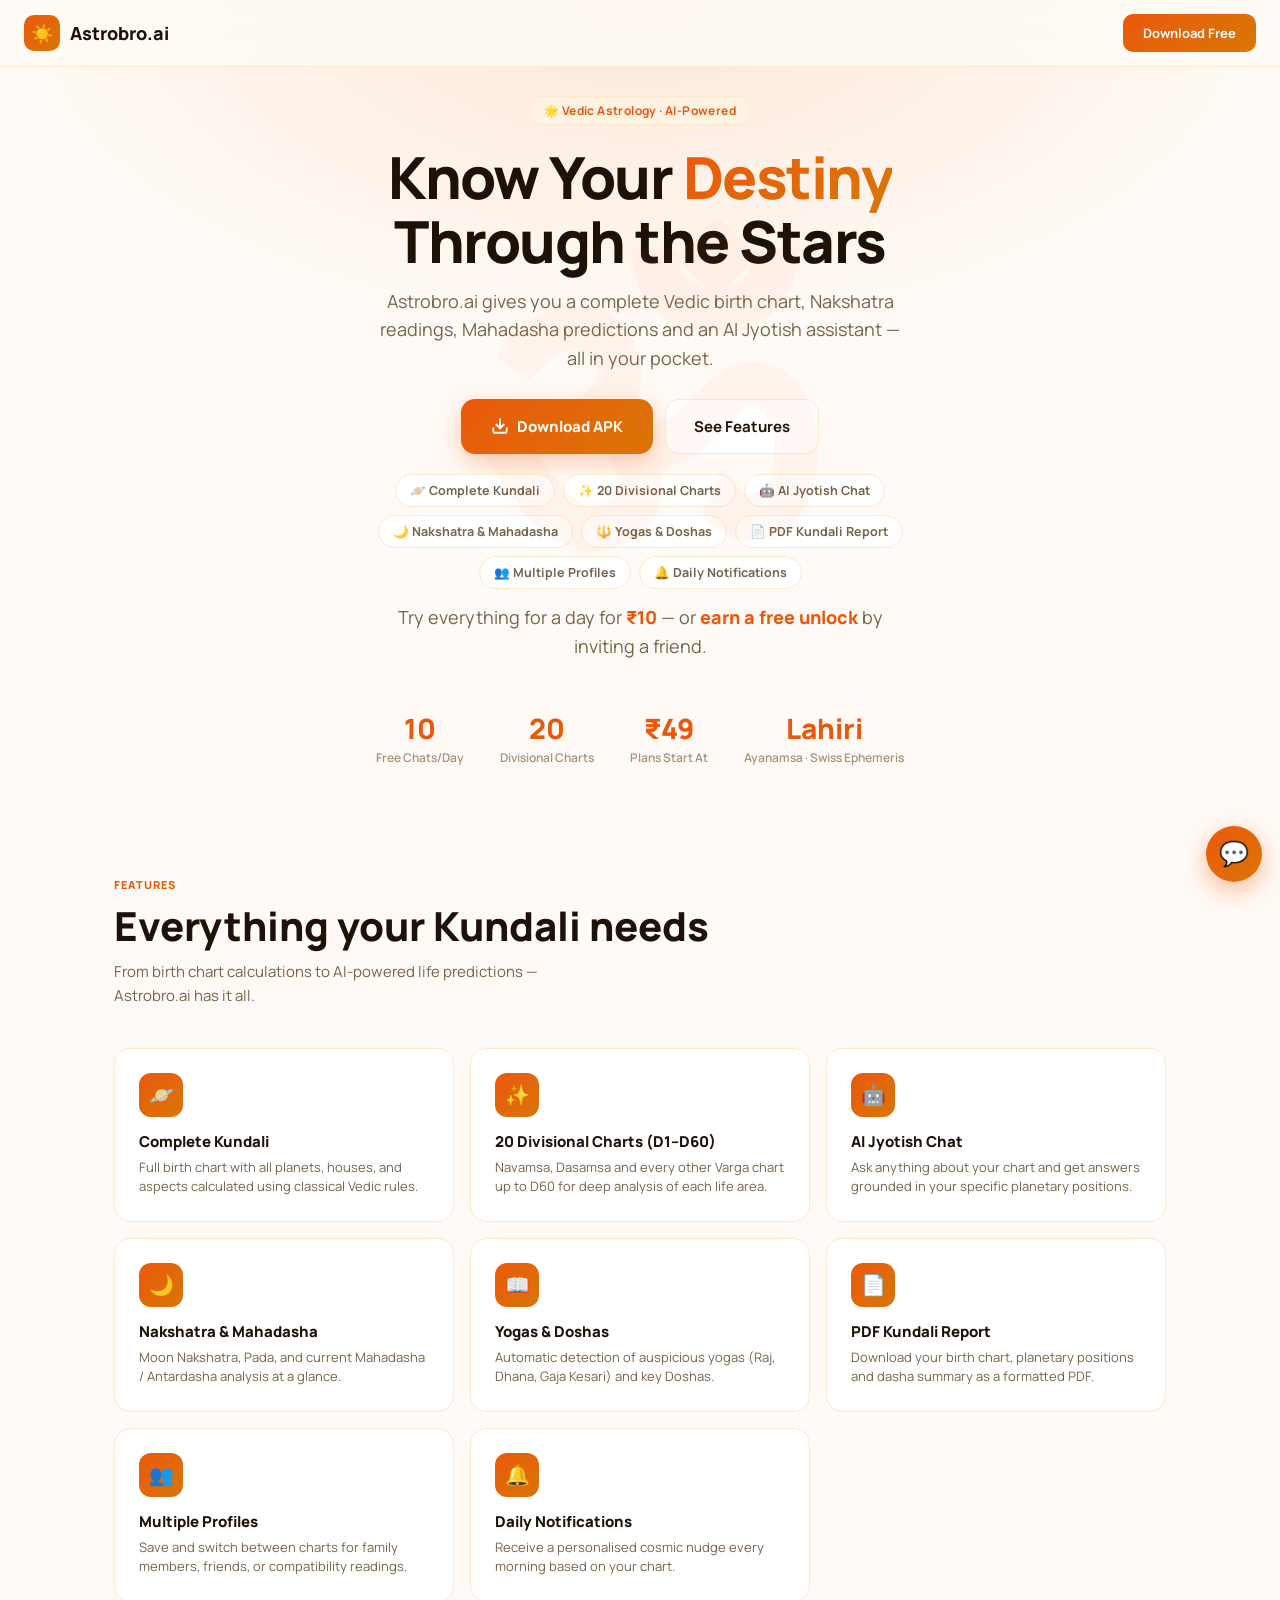
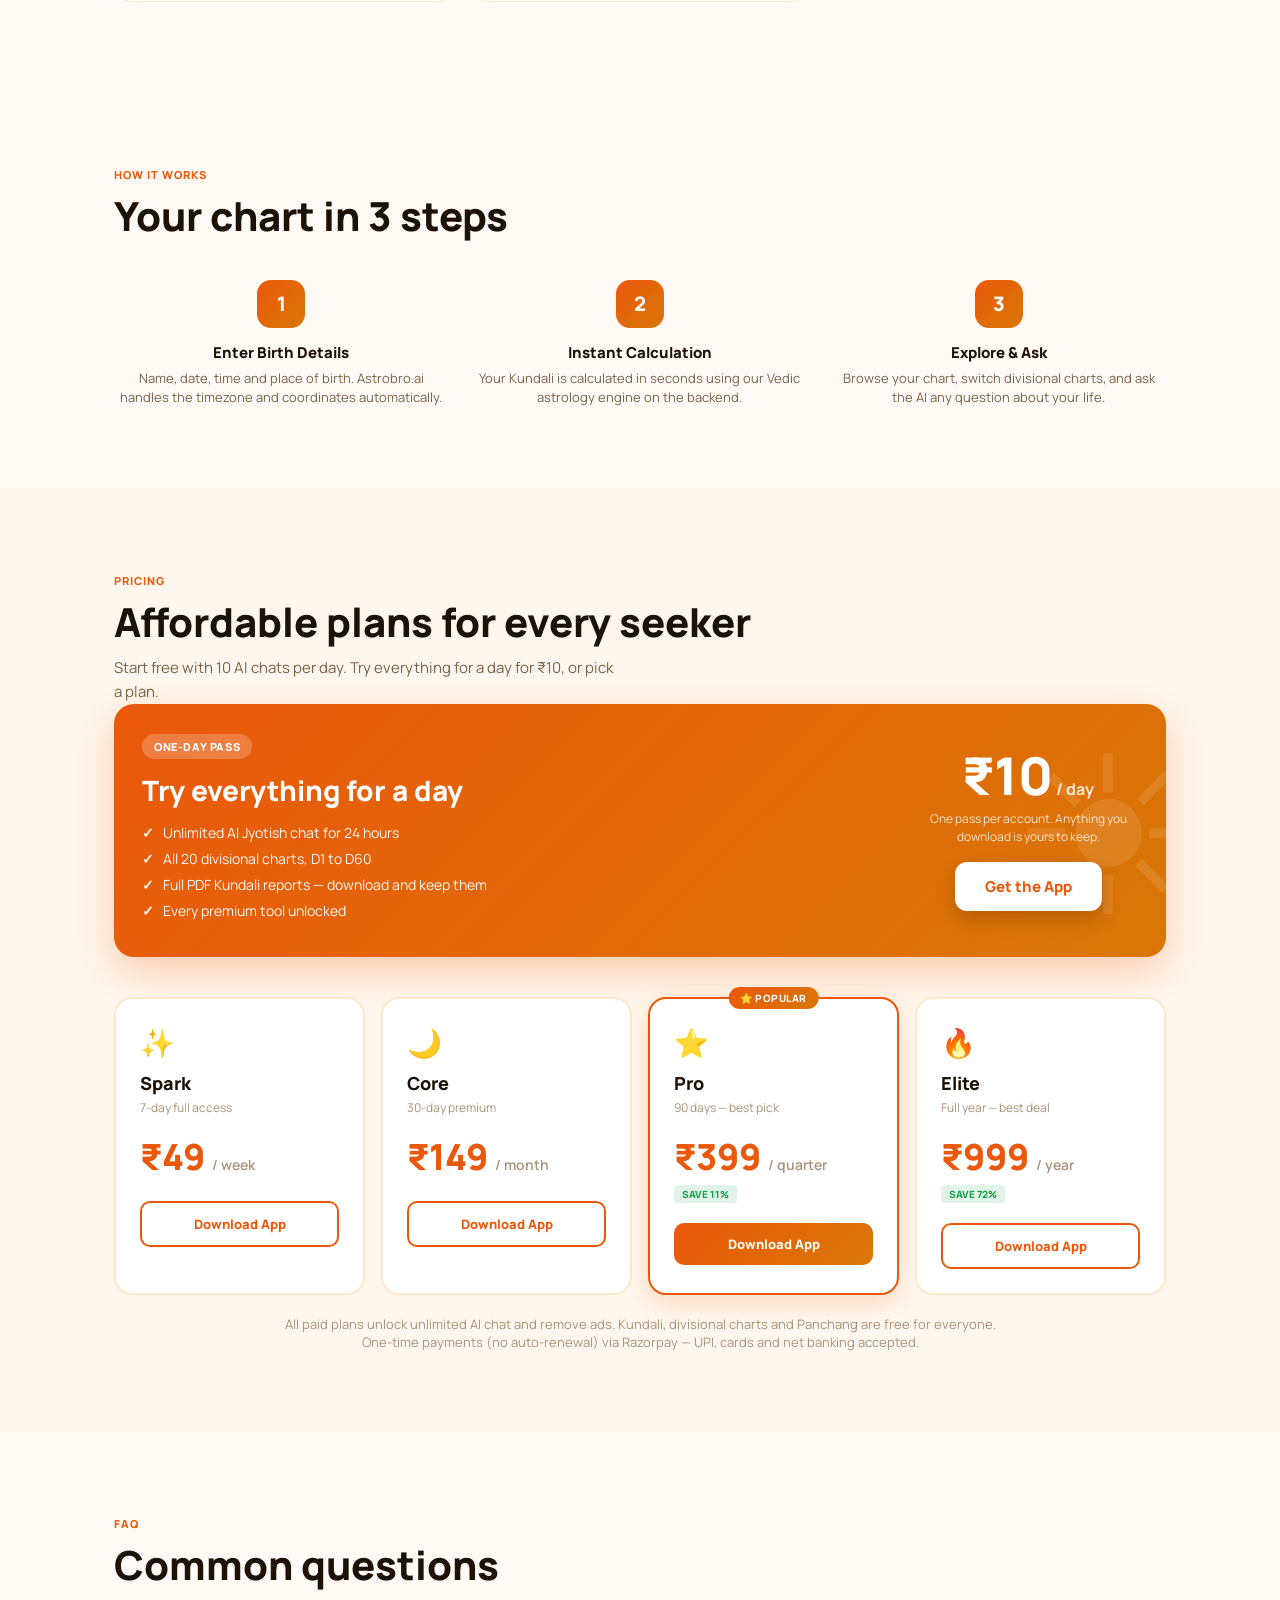
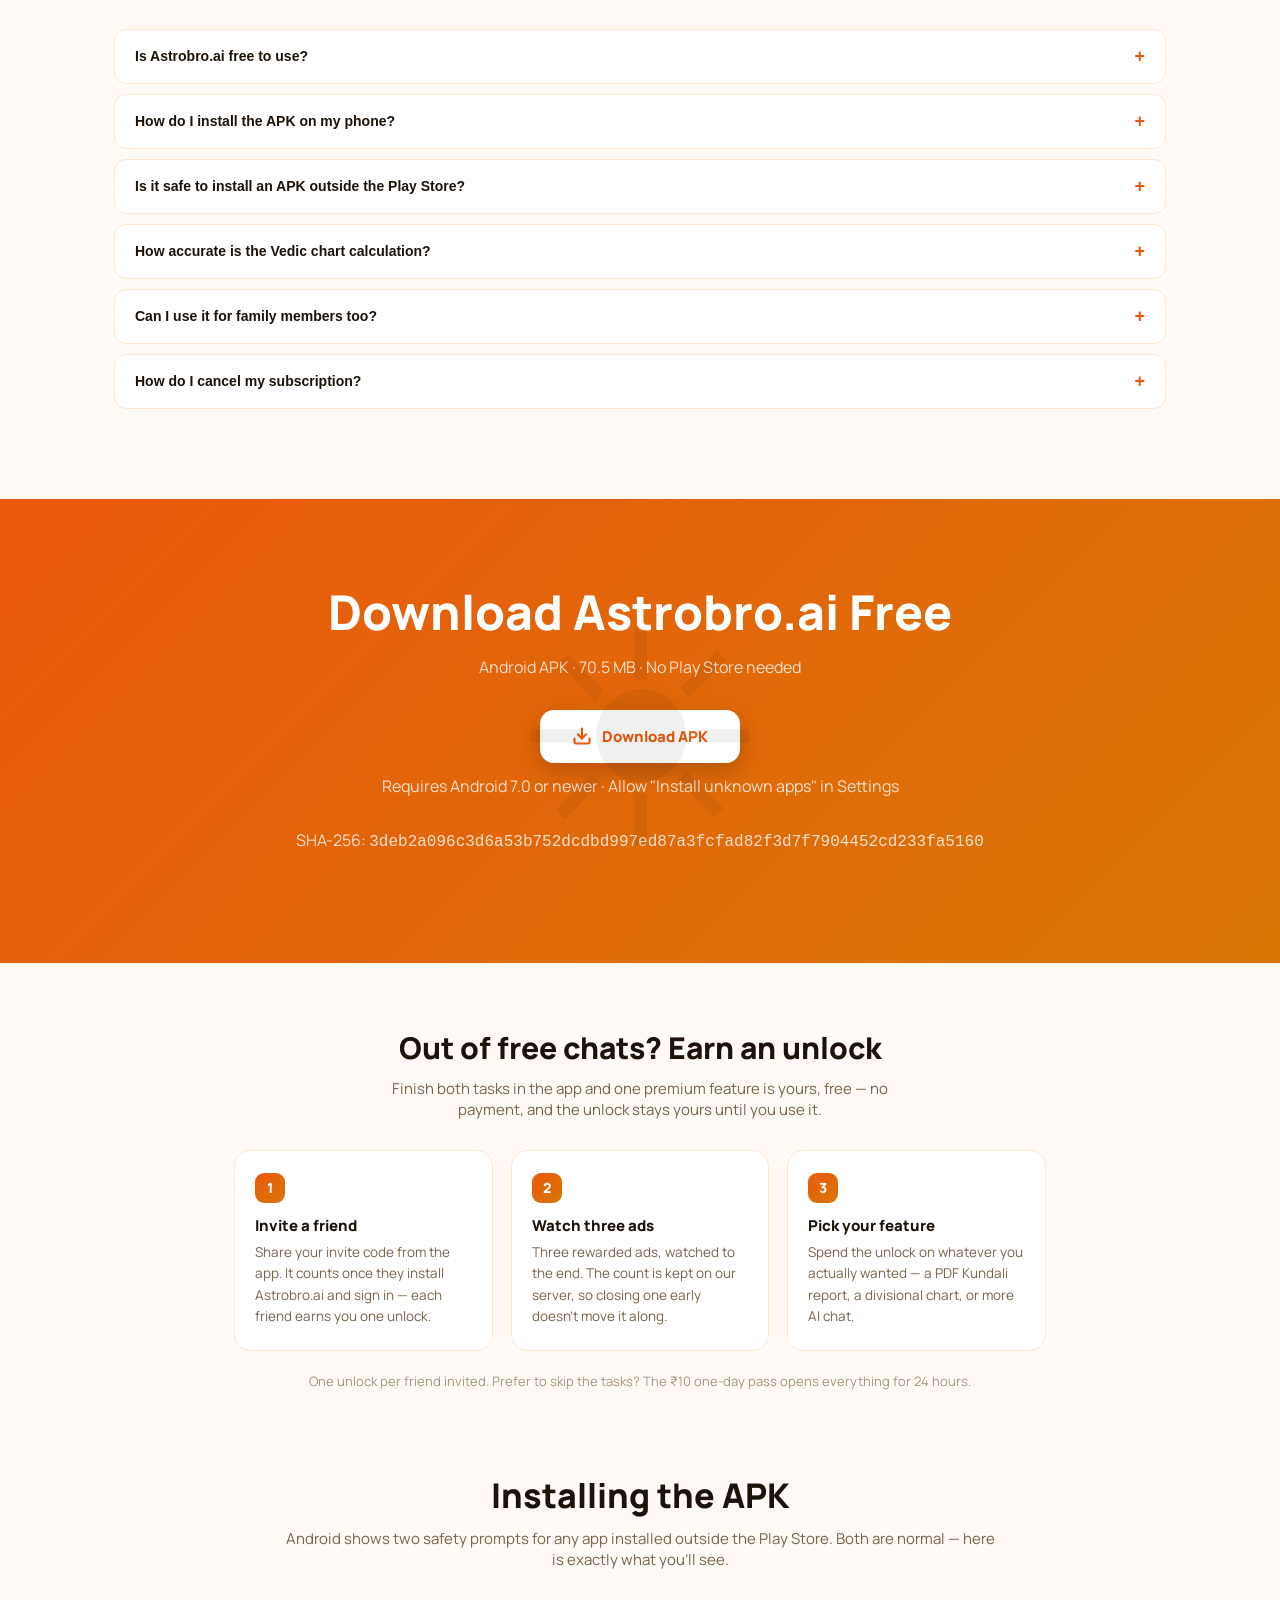
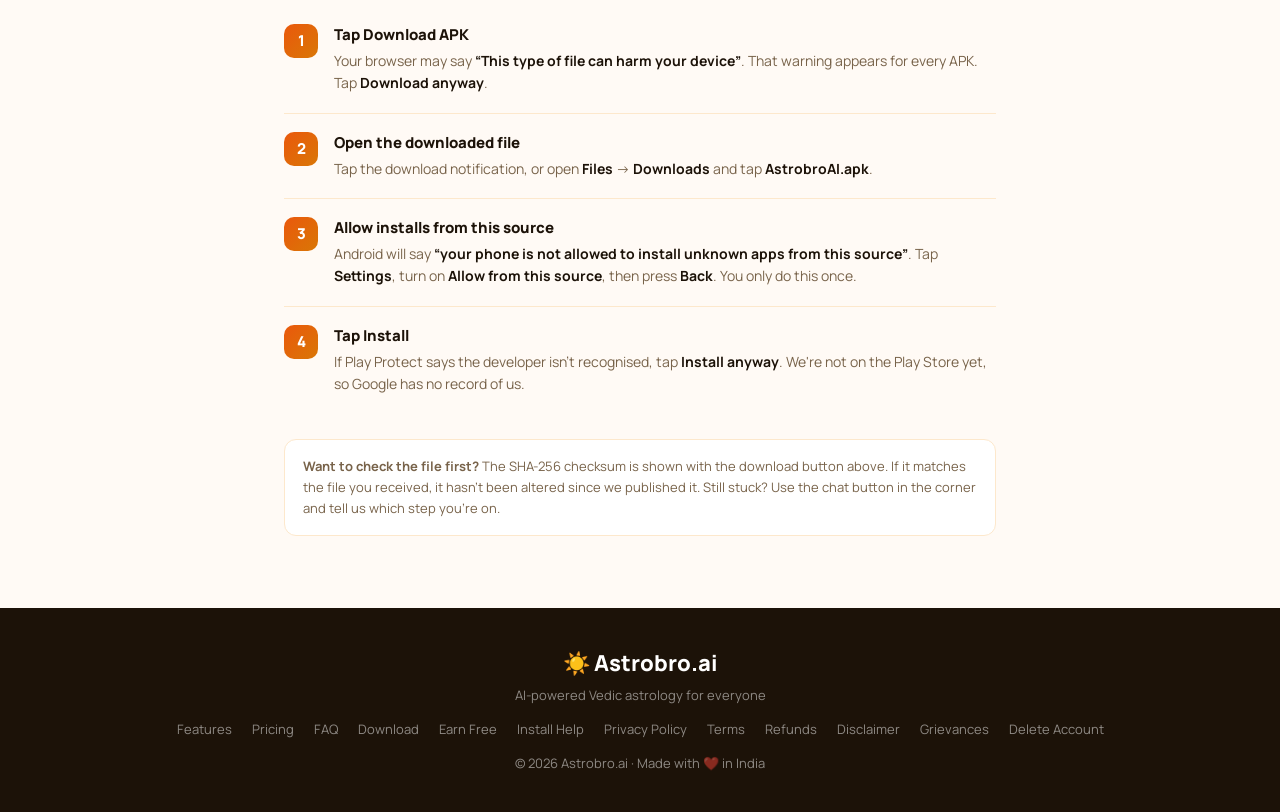
==== commit d4fdc0b5: "Update download page SHA-256 for v1.4.4 release Co-Authored-By: Claude Sonnet 5 <noreply@anthropic.c" ====
--- a/index.html
+++ b/index.html
@@ -727,7 +727,7 @@
     Download APK
   </a>
   <p class="file-note">Requires Android 7.0 or newer  ·  Allow "Install unknown apps" in Settings</p>
-  <p class="file-note" style="word-break:break-all">SHA-256: <code>76a6274e5a5a451ac56b2998fed6b81c21dd3c348d27915ea62ae21b46b10f7f</code></p>
+  <p class="file-note" style="word-break:break-all">SHA-256: <code>3deb2a096c3d6a53b752dcdbd997ed87a3fcfad82f3d7f7904452cd233fa5160</code></p>
 </div>
 
 
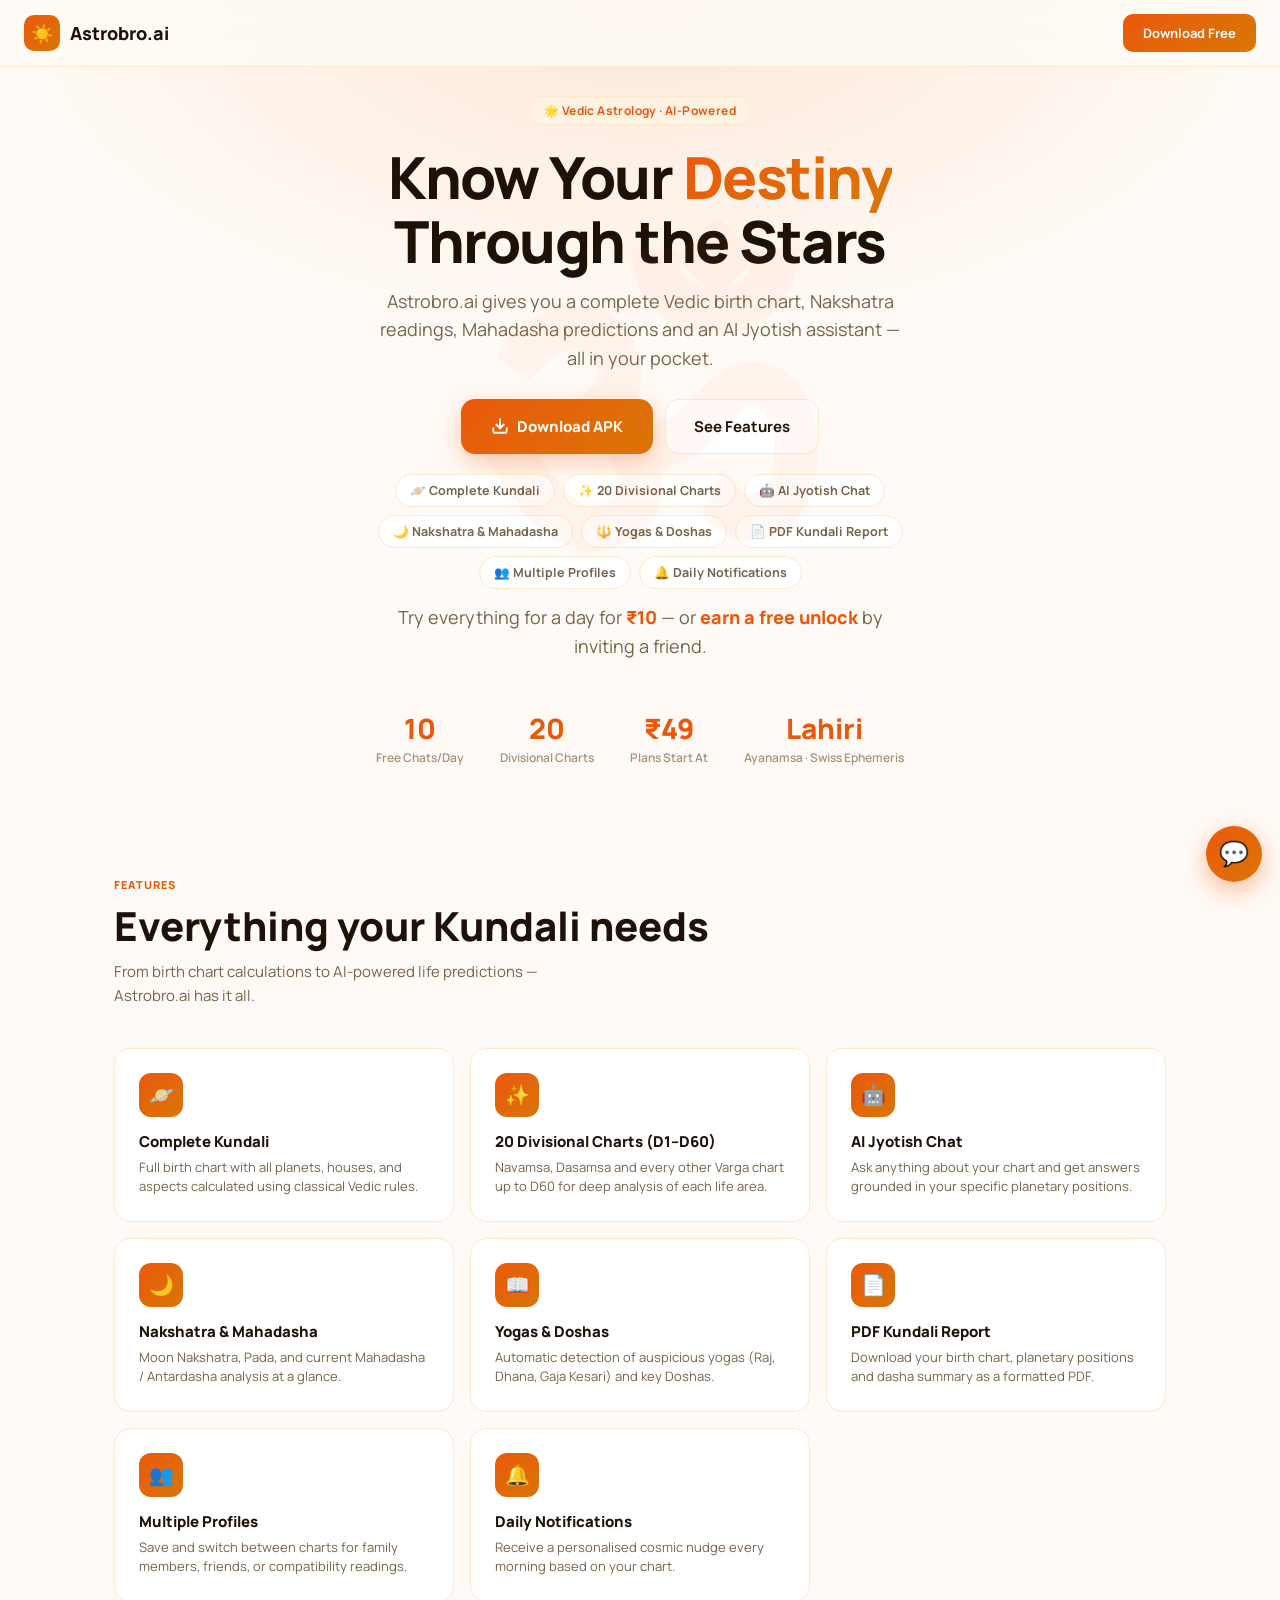
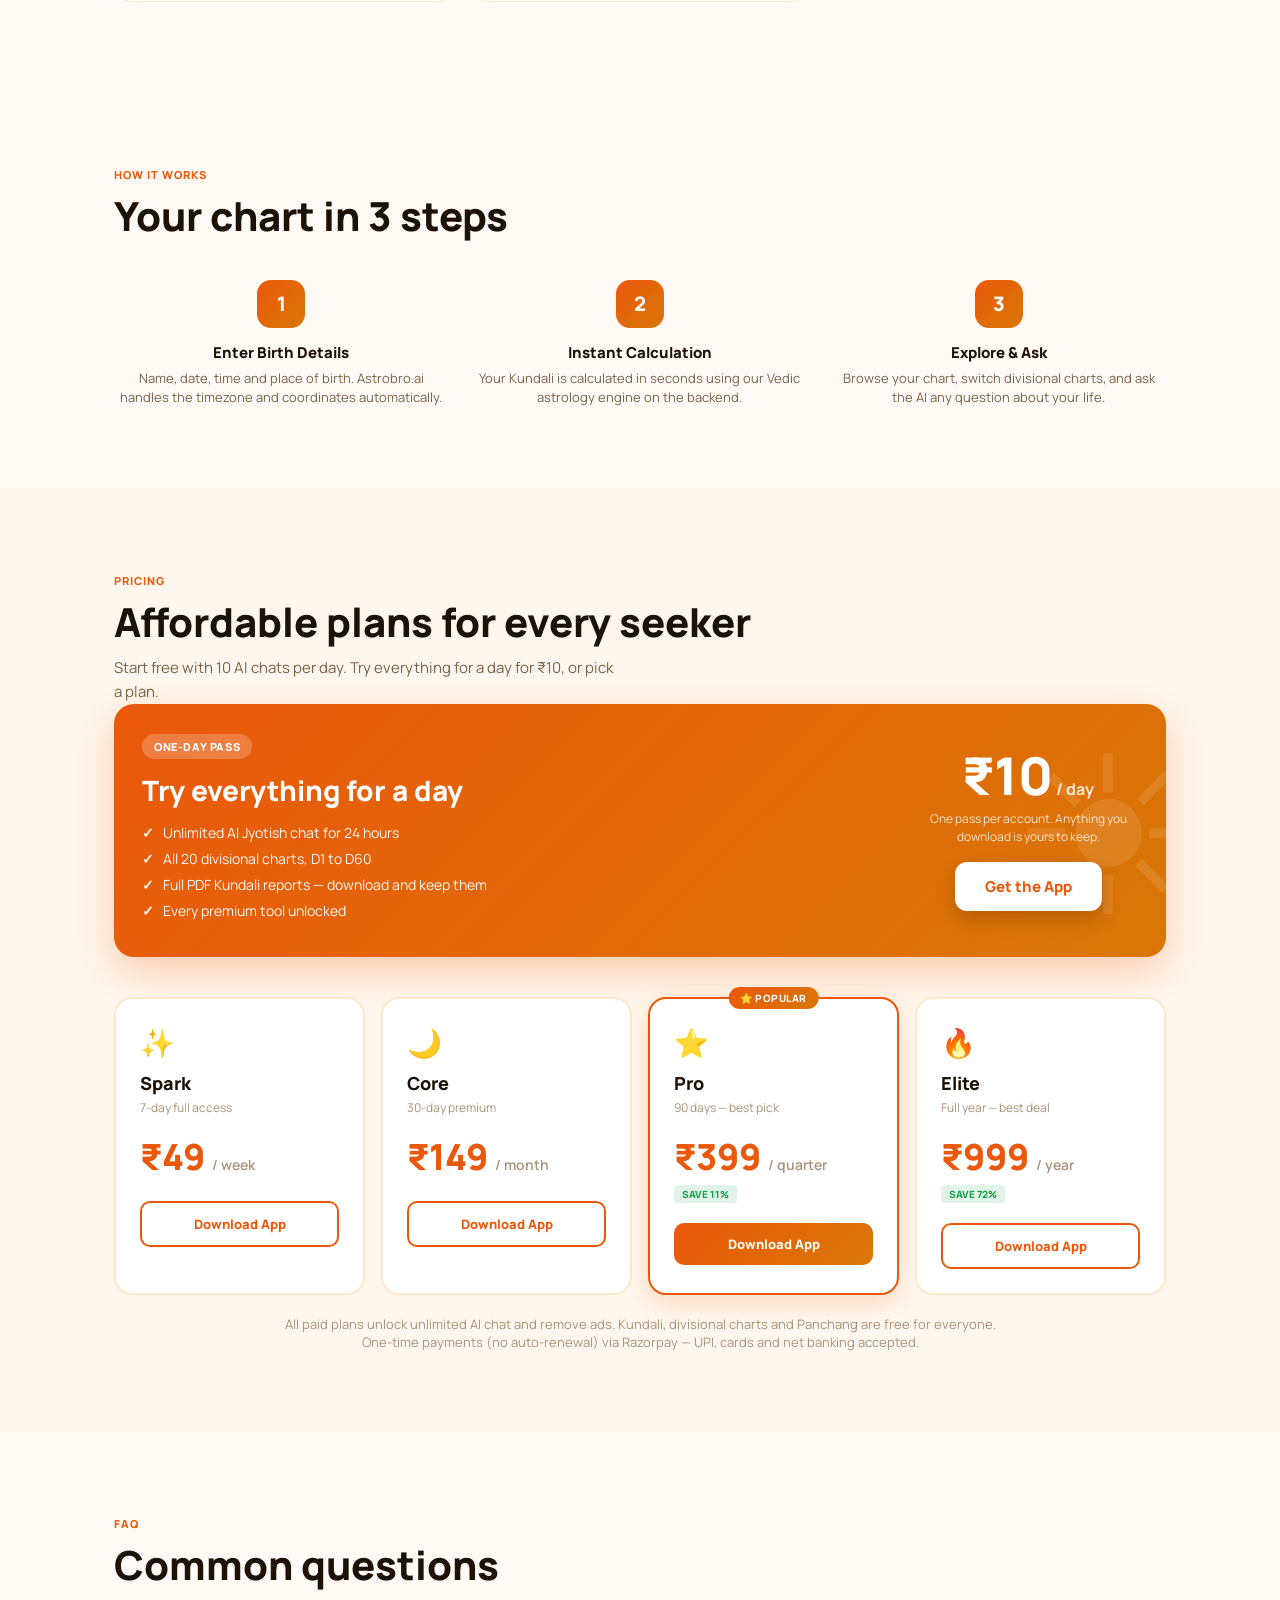
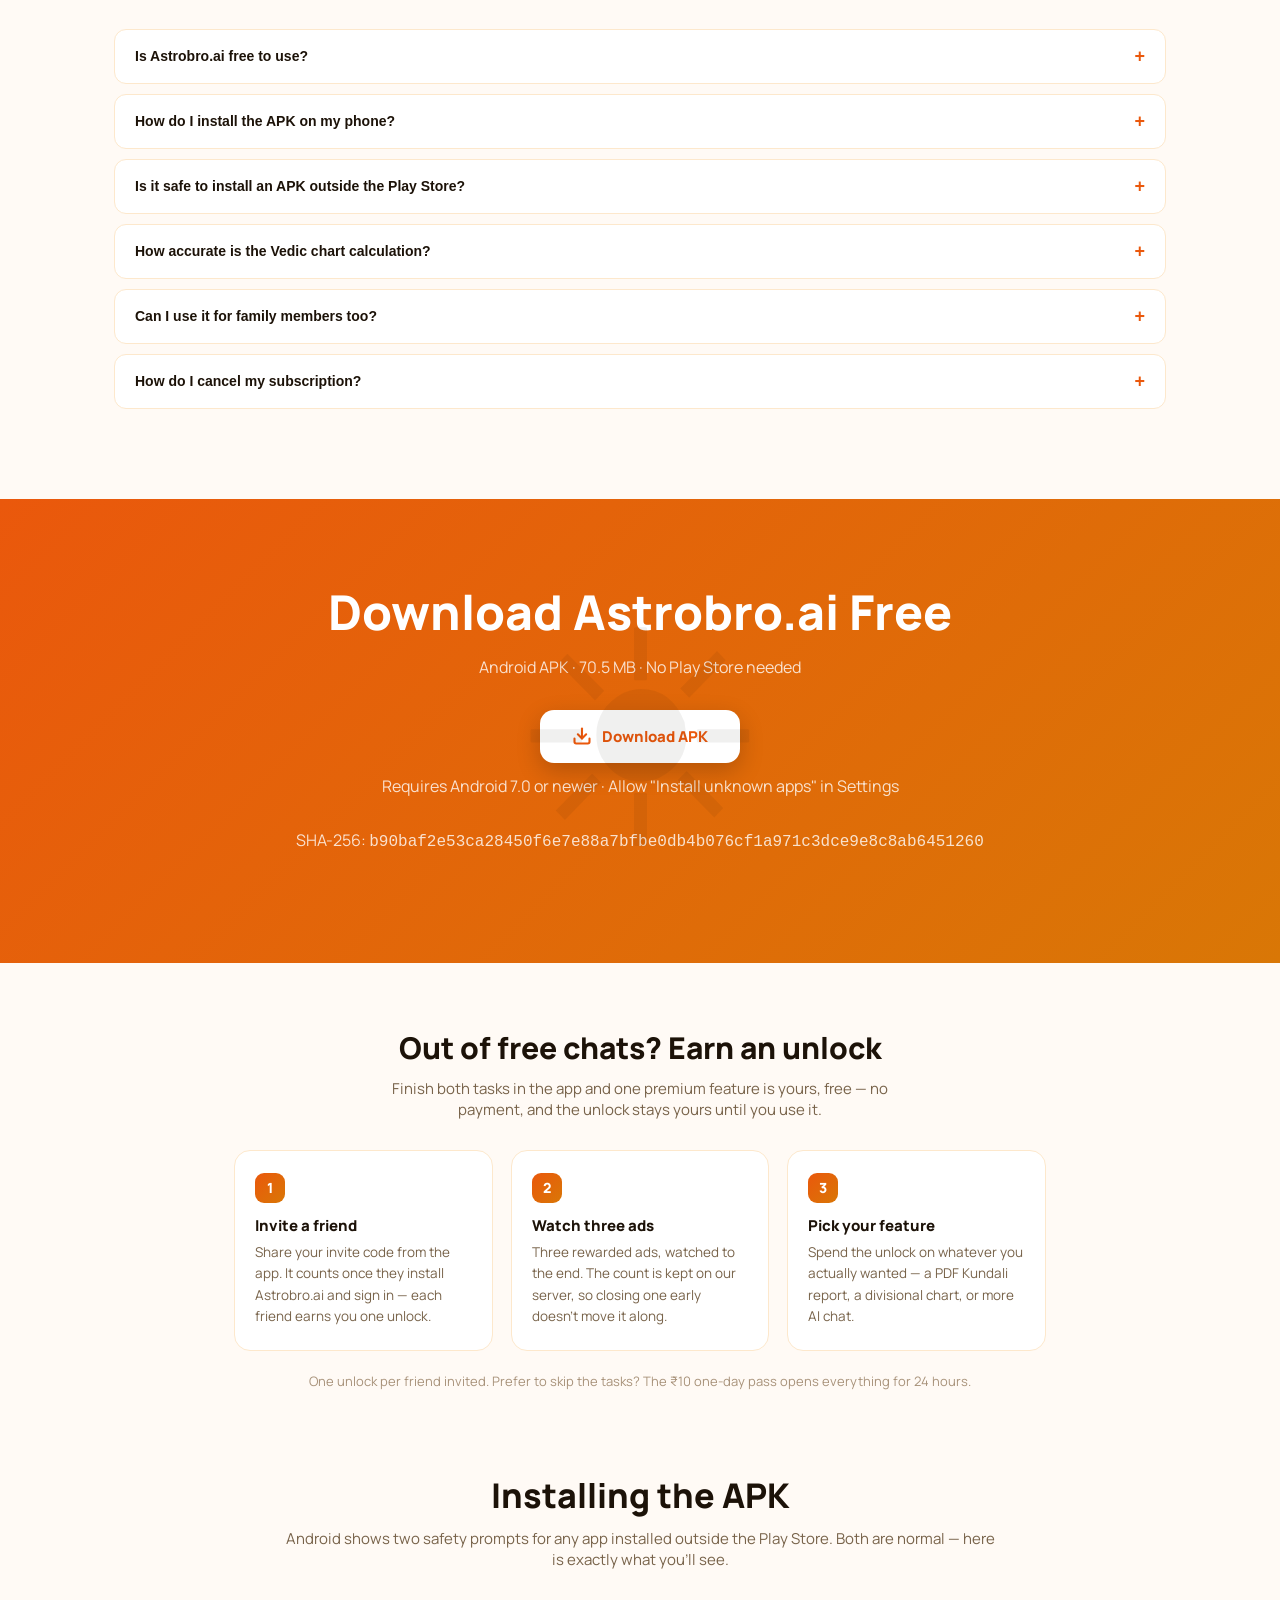
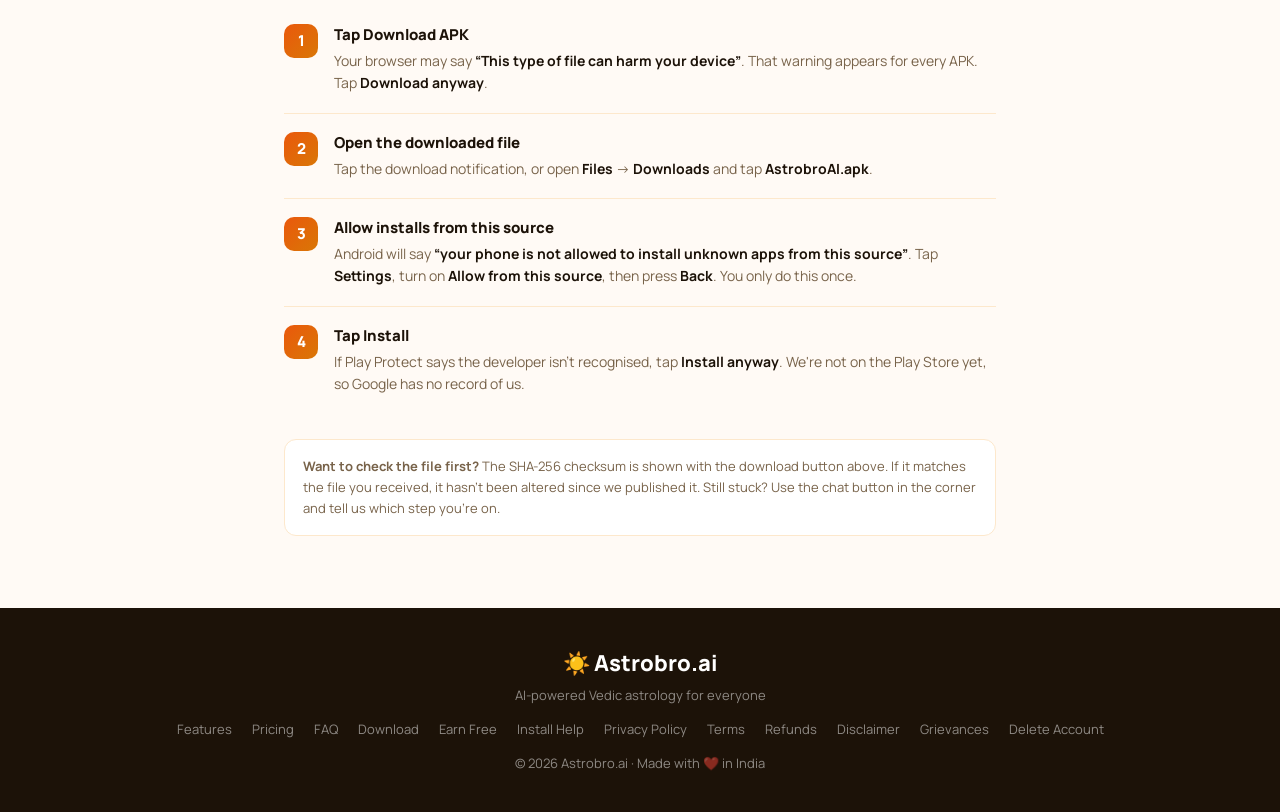
==== commit 95e4ab66: "Update download page SHA-256 for corrected v1.4.4 build The previous v1.4.4 asset was missing --dart" ====
--- a/index.html
+++ b/index.html
@@ -727,7 +727,7 @@
     Download APK
   </a>
   <p class="file-note">Requires Android 7.0 or newer  ·  Allow "Install unknown apps" in Settings</p>
-  <p class="file-note" style="word-break:break-all">SHA-256: <code>3deb2a096c3d6a53b752dcdbd997ed87a3fcfad82f3d7f7904452cd233fa5160</code></p>
+  <p class="file-note" style="word-break:break-all">SHA-256: <code>b90baf2e53ca28450f6e7e88a7bfbe0db4b076cf1a971c3dce9e8c8ab6451260</code></p>
 </div>
 
 
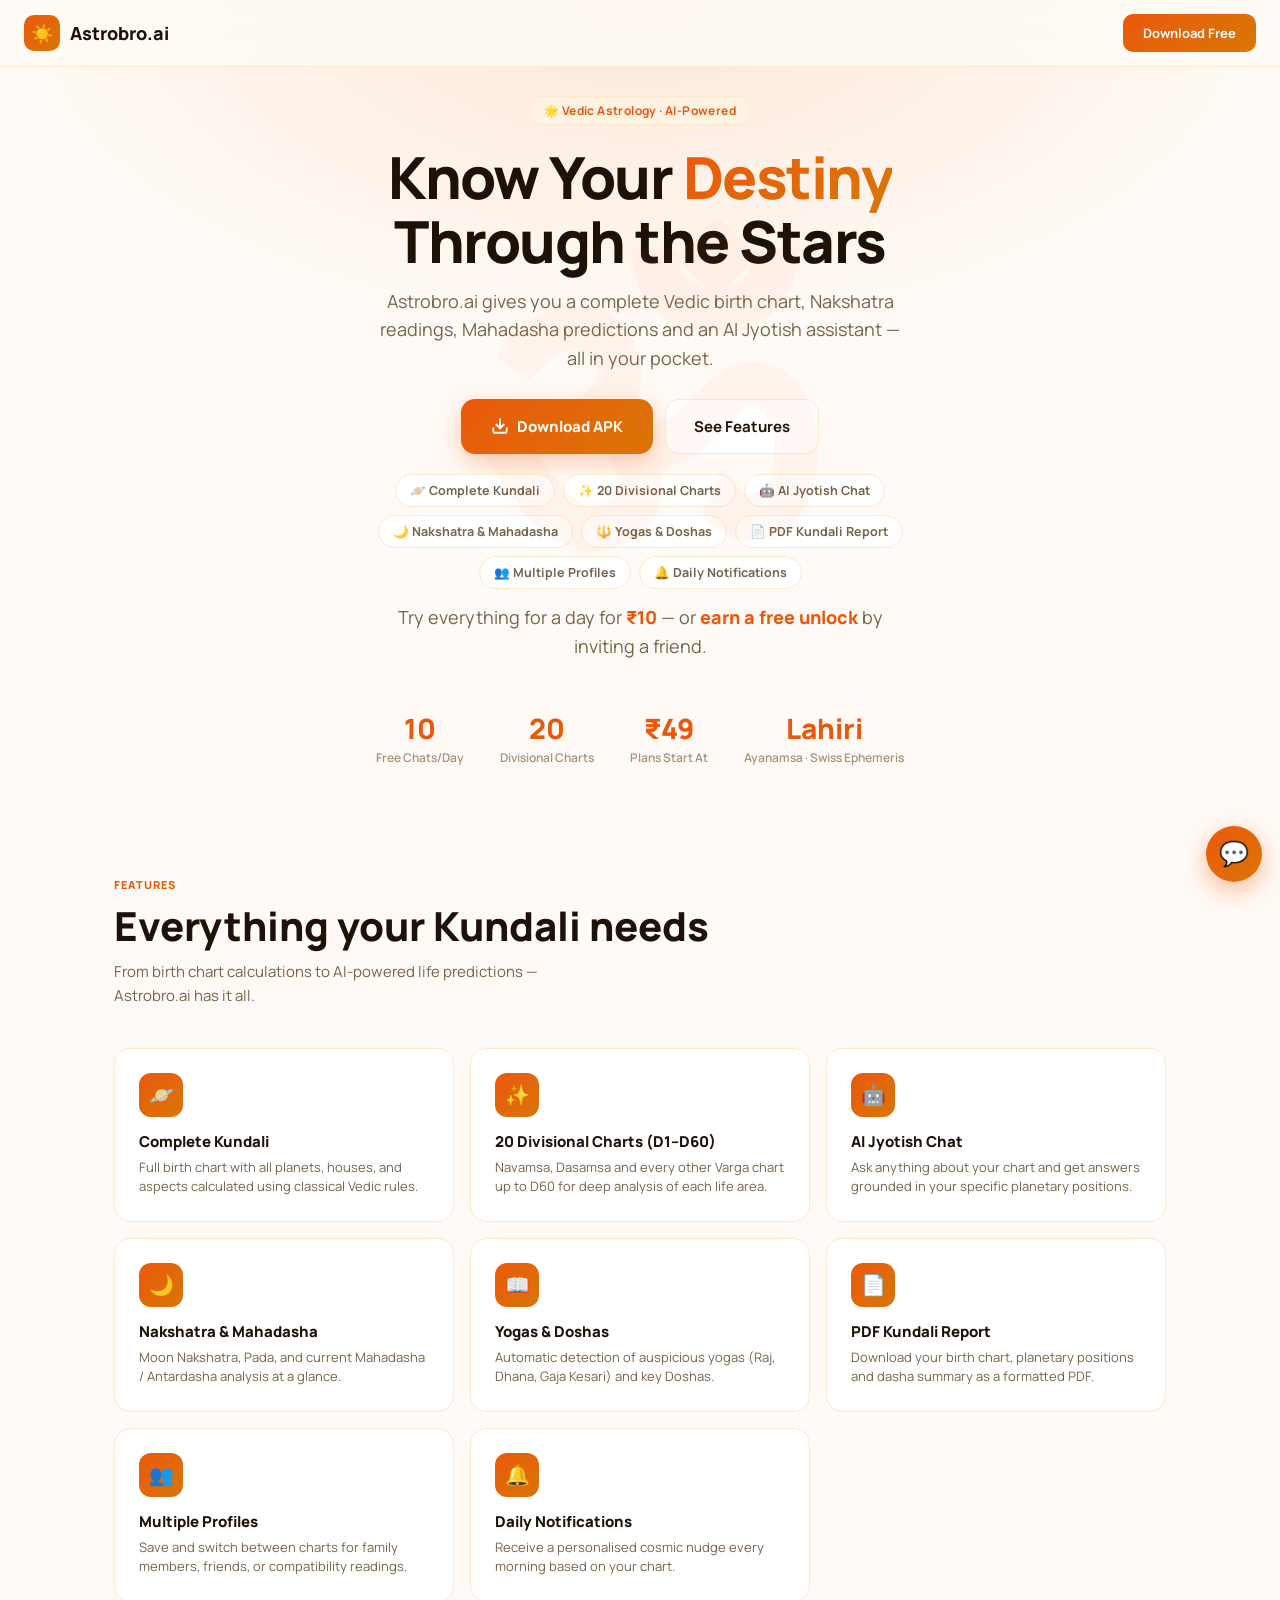
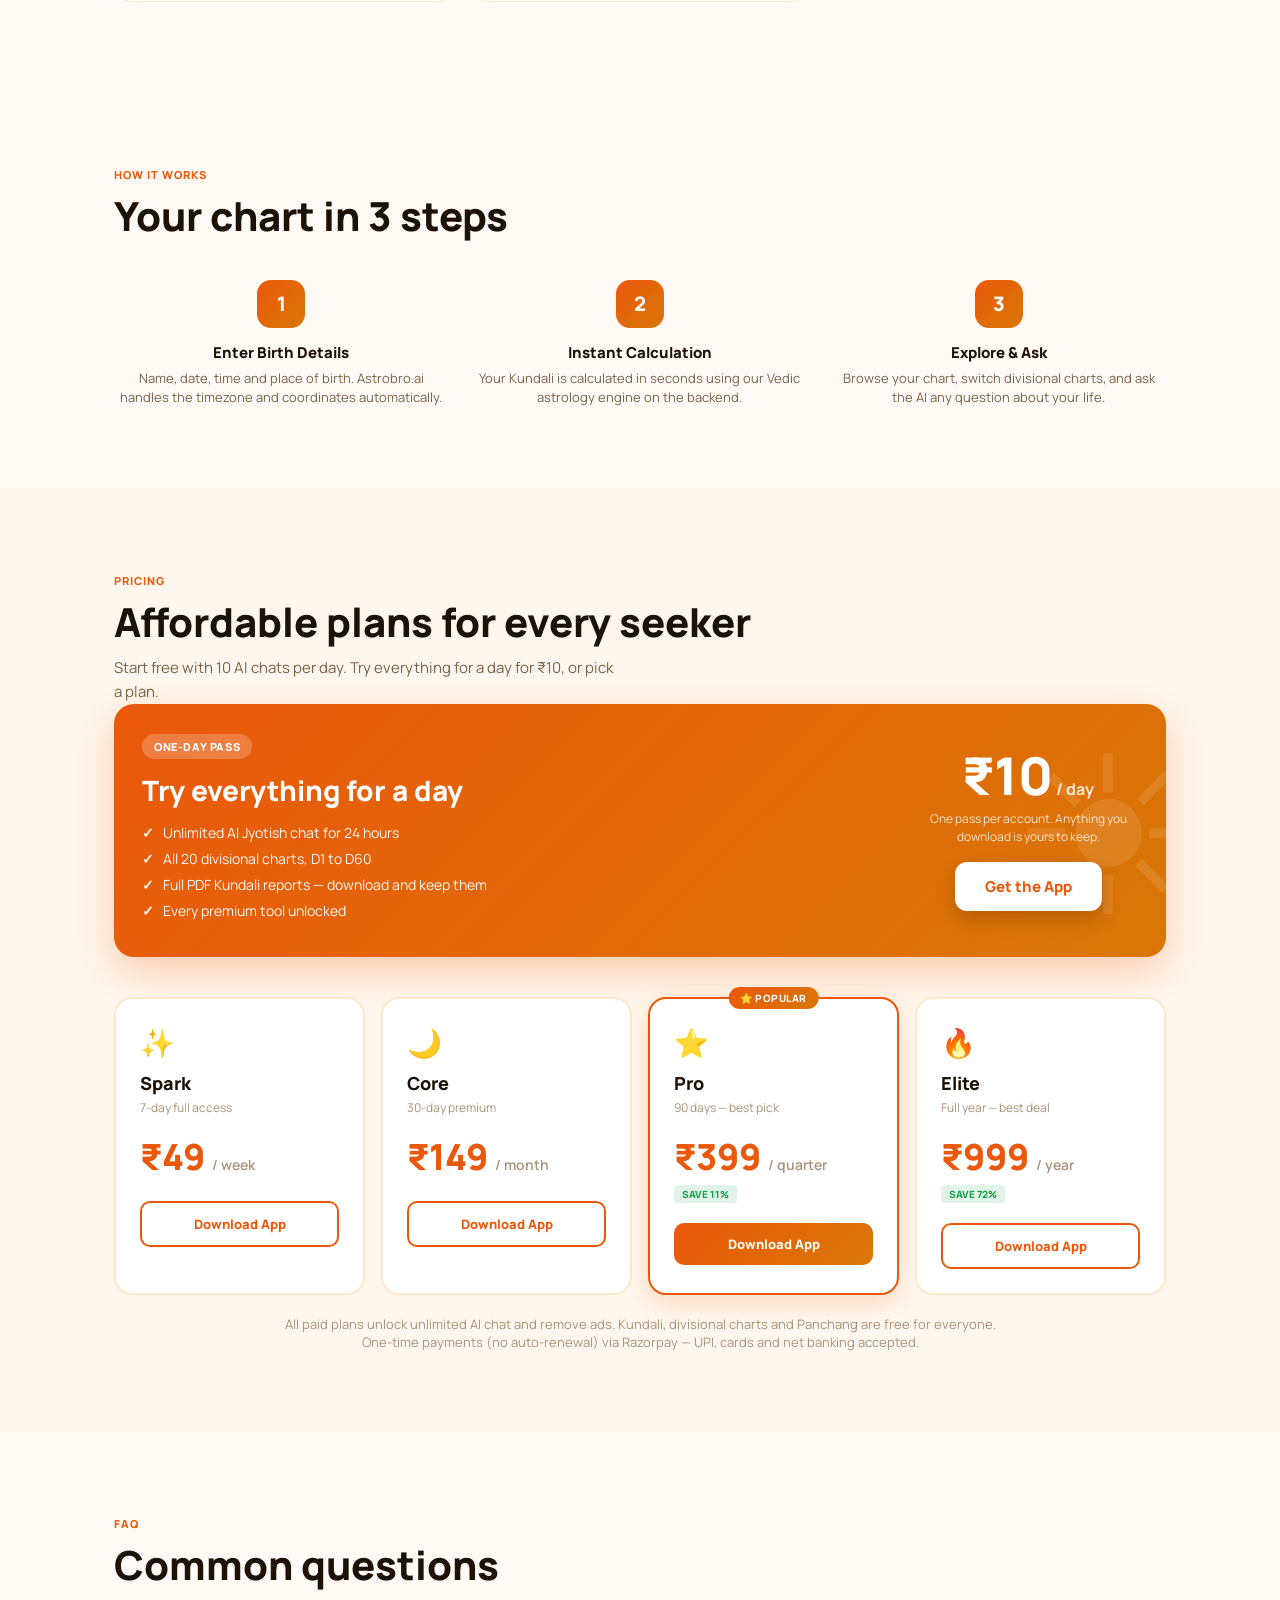
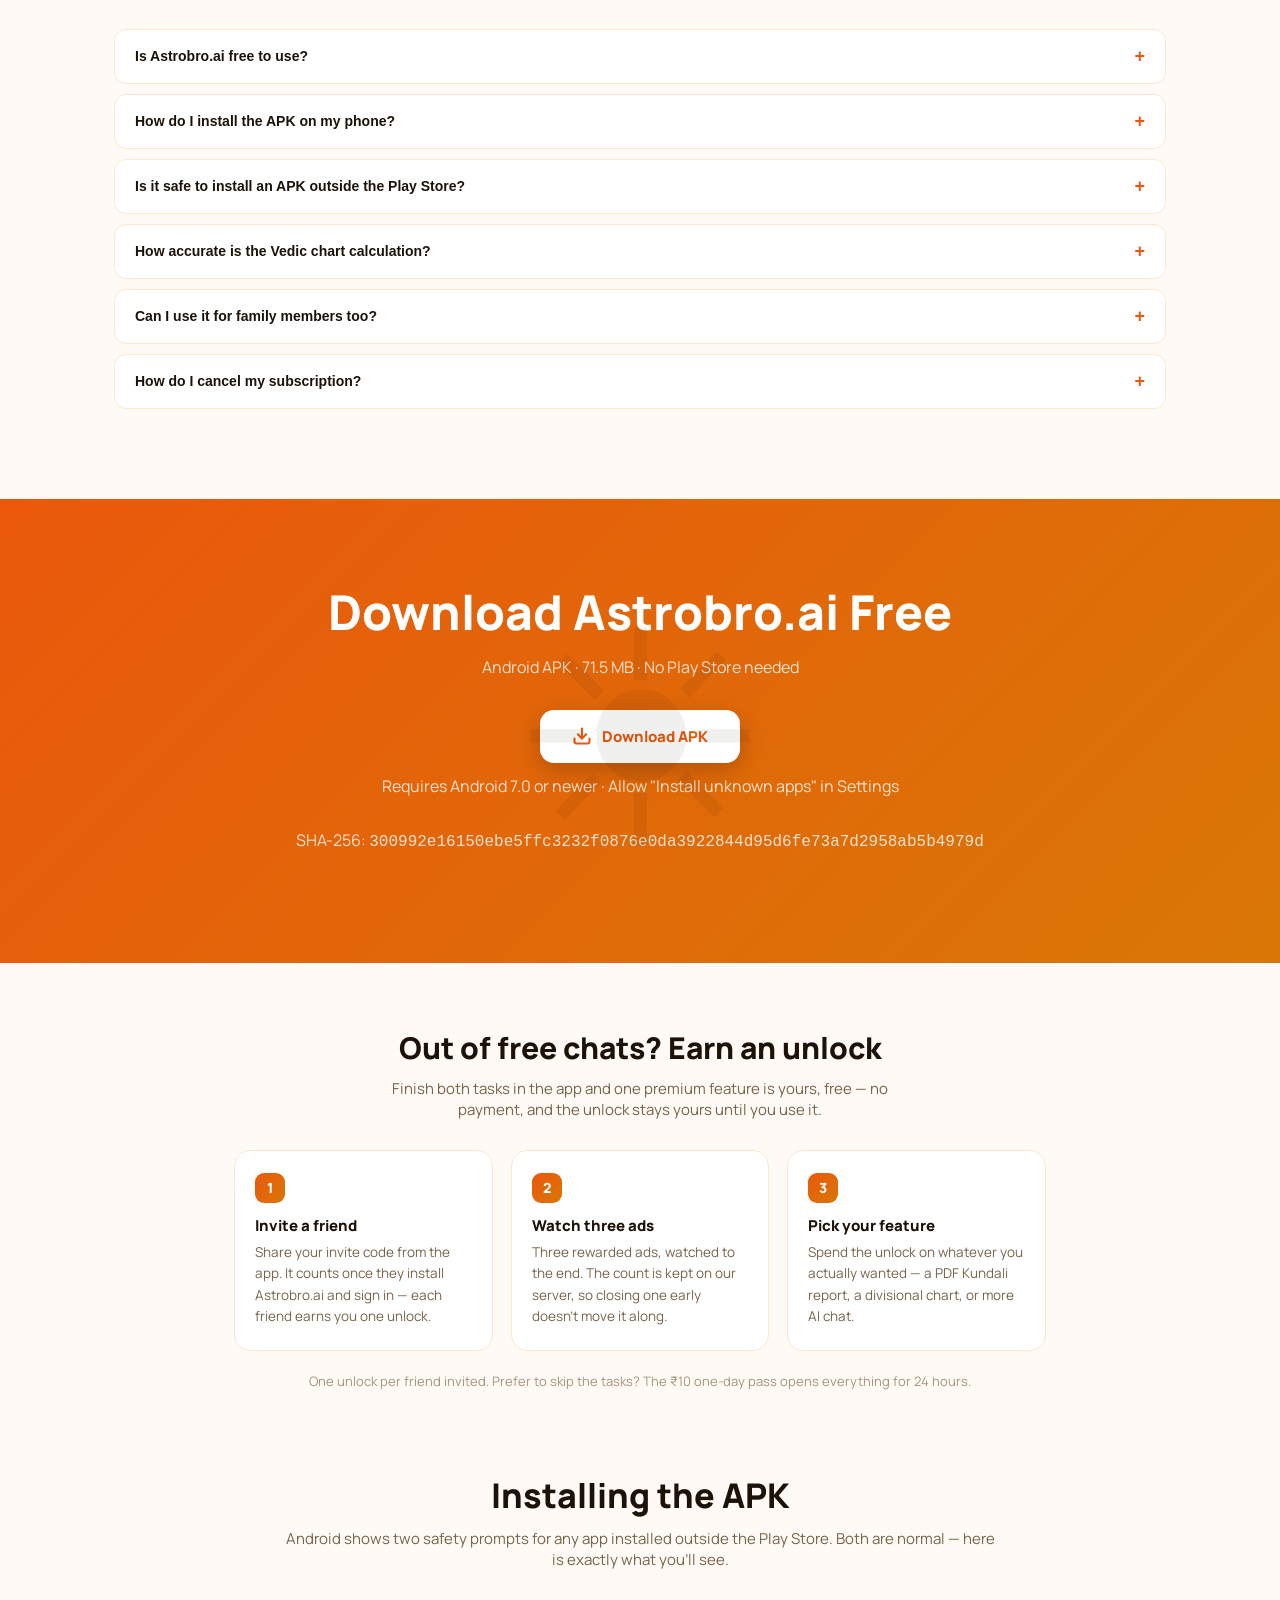
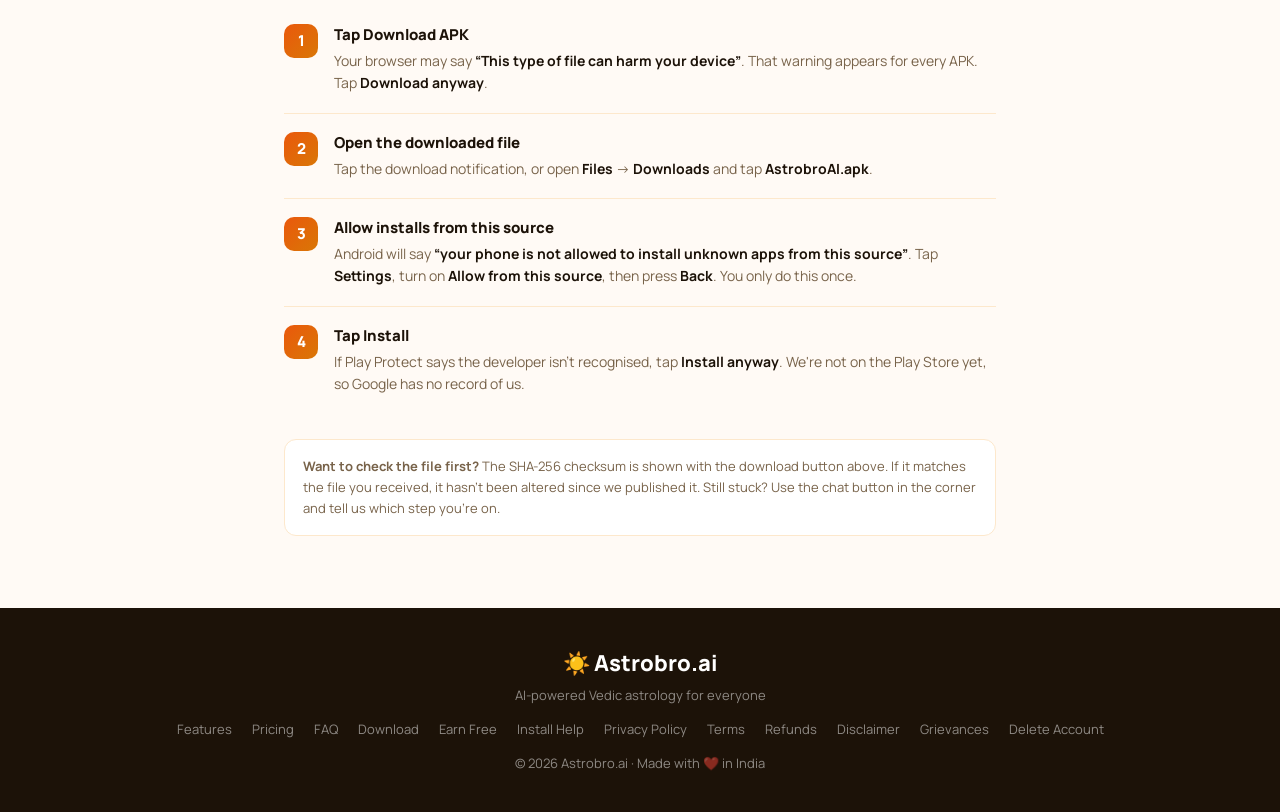
==== commit 233a3682: "Update download page SHA-256 and size for v1.4.5 build New release adds Add Tithi, Sankalp, Chandrab" ====
--- a/index.html
+++ b/index.html
@@ -719,7 +719,7 @@
 <!-- DOWNLOAD CTA -->
 <div class="download-section" id="download">
   <h2>Download Astrobro.ai Free</h2>
-  <p>Android APK · 70.5 MB · No Play Store needed</p>
+  <p>Android APK · 71.5 MB · No Play Store needed</p>
   <!-- GitHub's evergreen "latest" alias: as long as every release's asset is named AstrobroAI.apk,
        this link never needs updating again, unlike the old hardcoded-version link it replaces. -->
   <a class="btn-white" href="https://github.com/vinays2005/astrobro-app-download/releases/latest/download/AstrobroAI.apk" onclick="trackDownload()">
@@ -727,7 +727,7 @@
     Download APK
   </a>
   <p class="file-note">Requires Android 7.0 or newer  ·  Allow "Install unknown apps" in Settings</p>
-  <p class="file-note" style="word-break:break-all">SHA-256: <code>b90baf2e53ca28450f6e7e88a7bfbe0db4b076cf1a971c3dce9e8c8ab6451260</code></p>
+  <p class="file-note" style="word-break:break-all">SHA-256: <code>300992e16150ebe5ffc3232f0876e0da3922844d95d6fe73a7d2958ab5b4979d</code></p>
 </div>
 
 
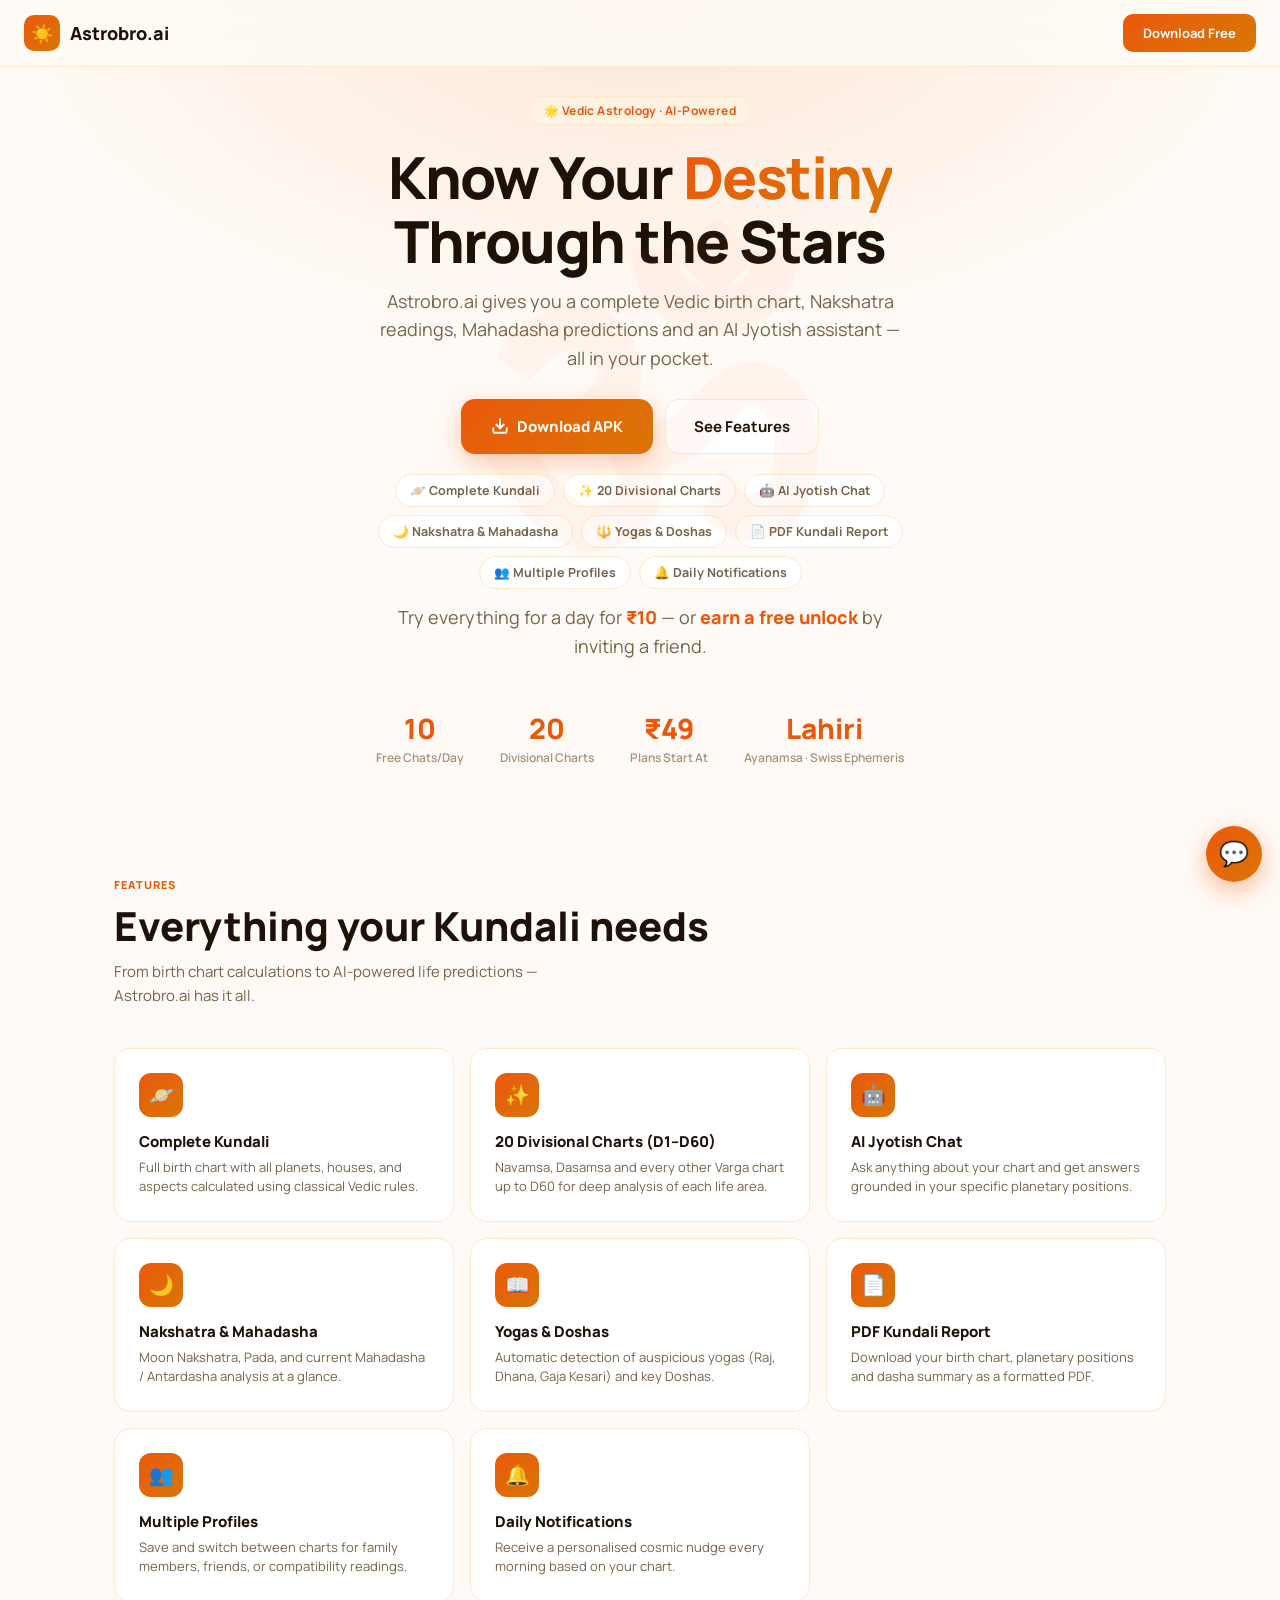
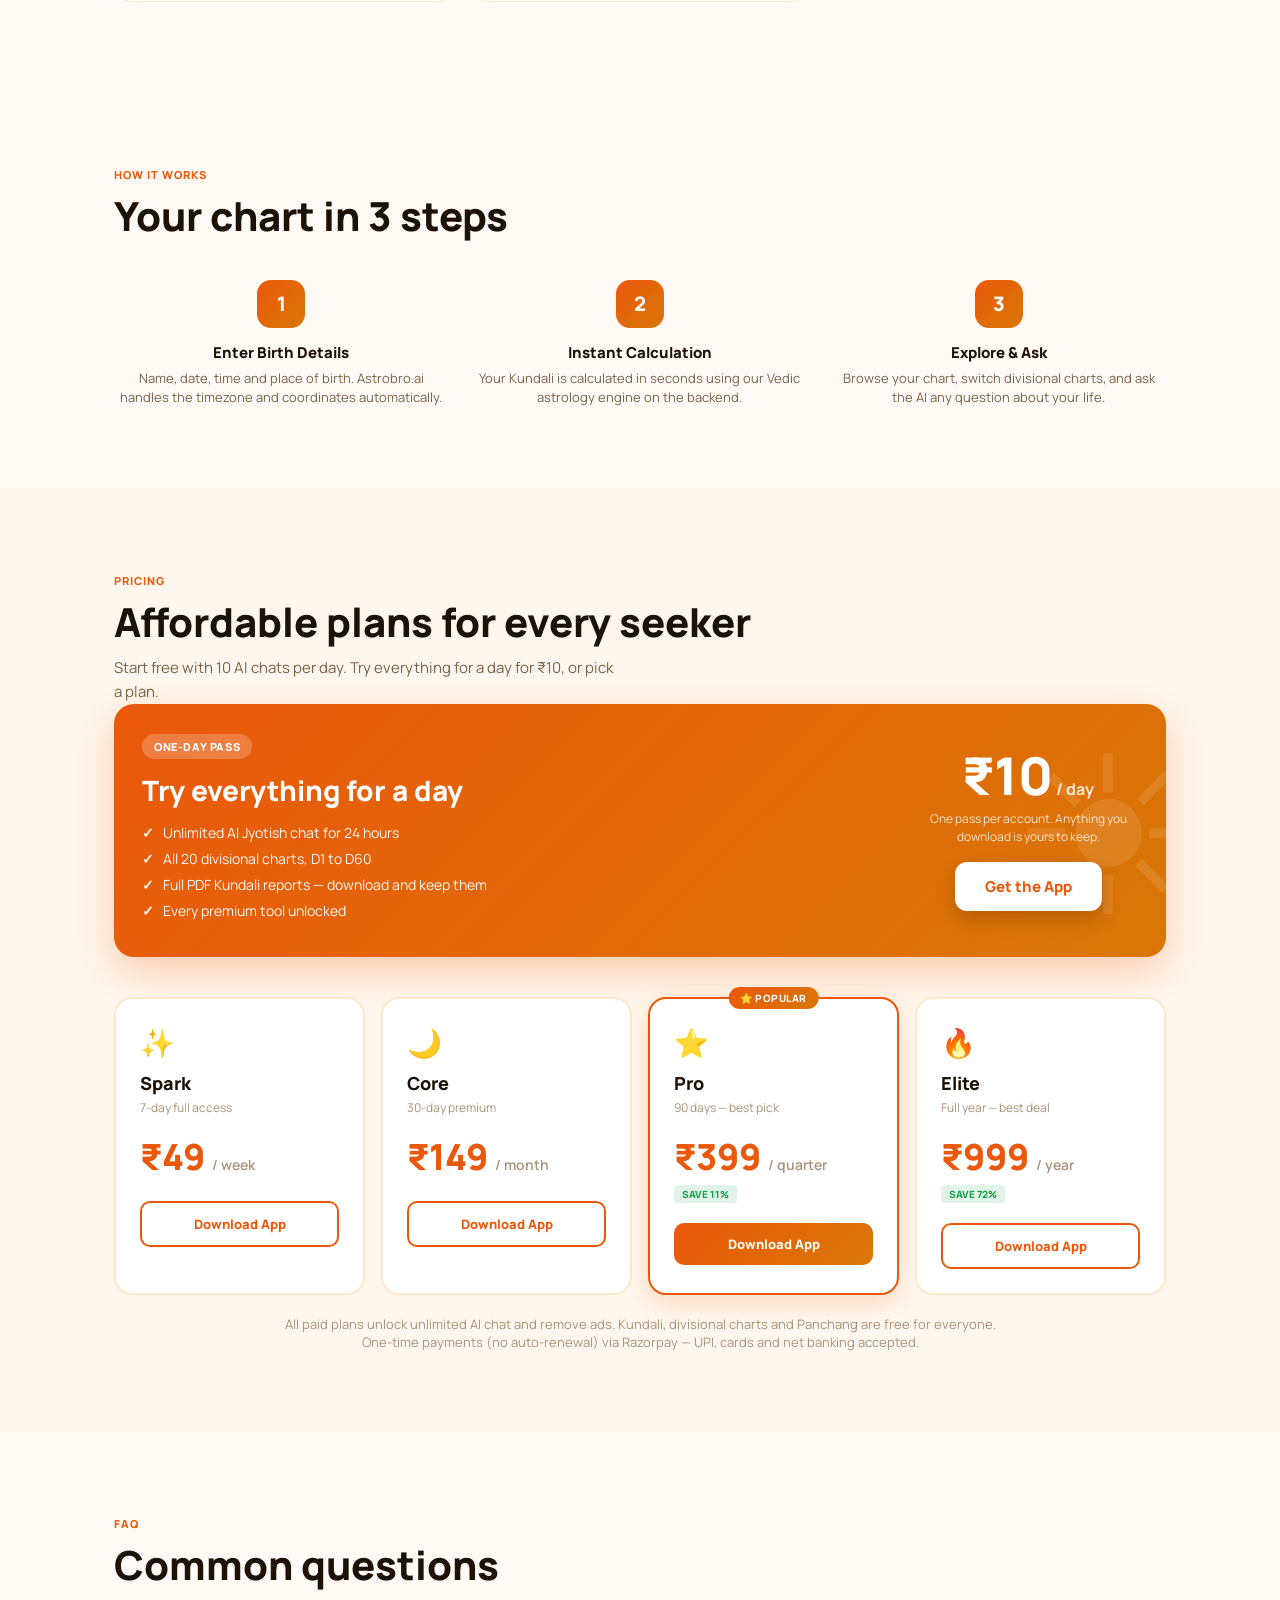
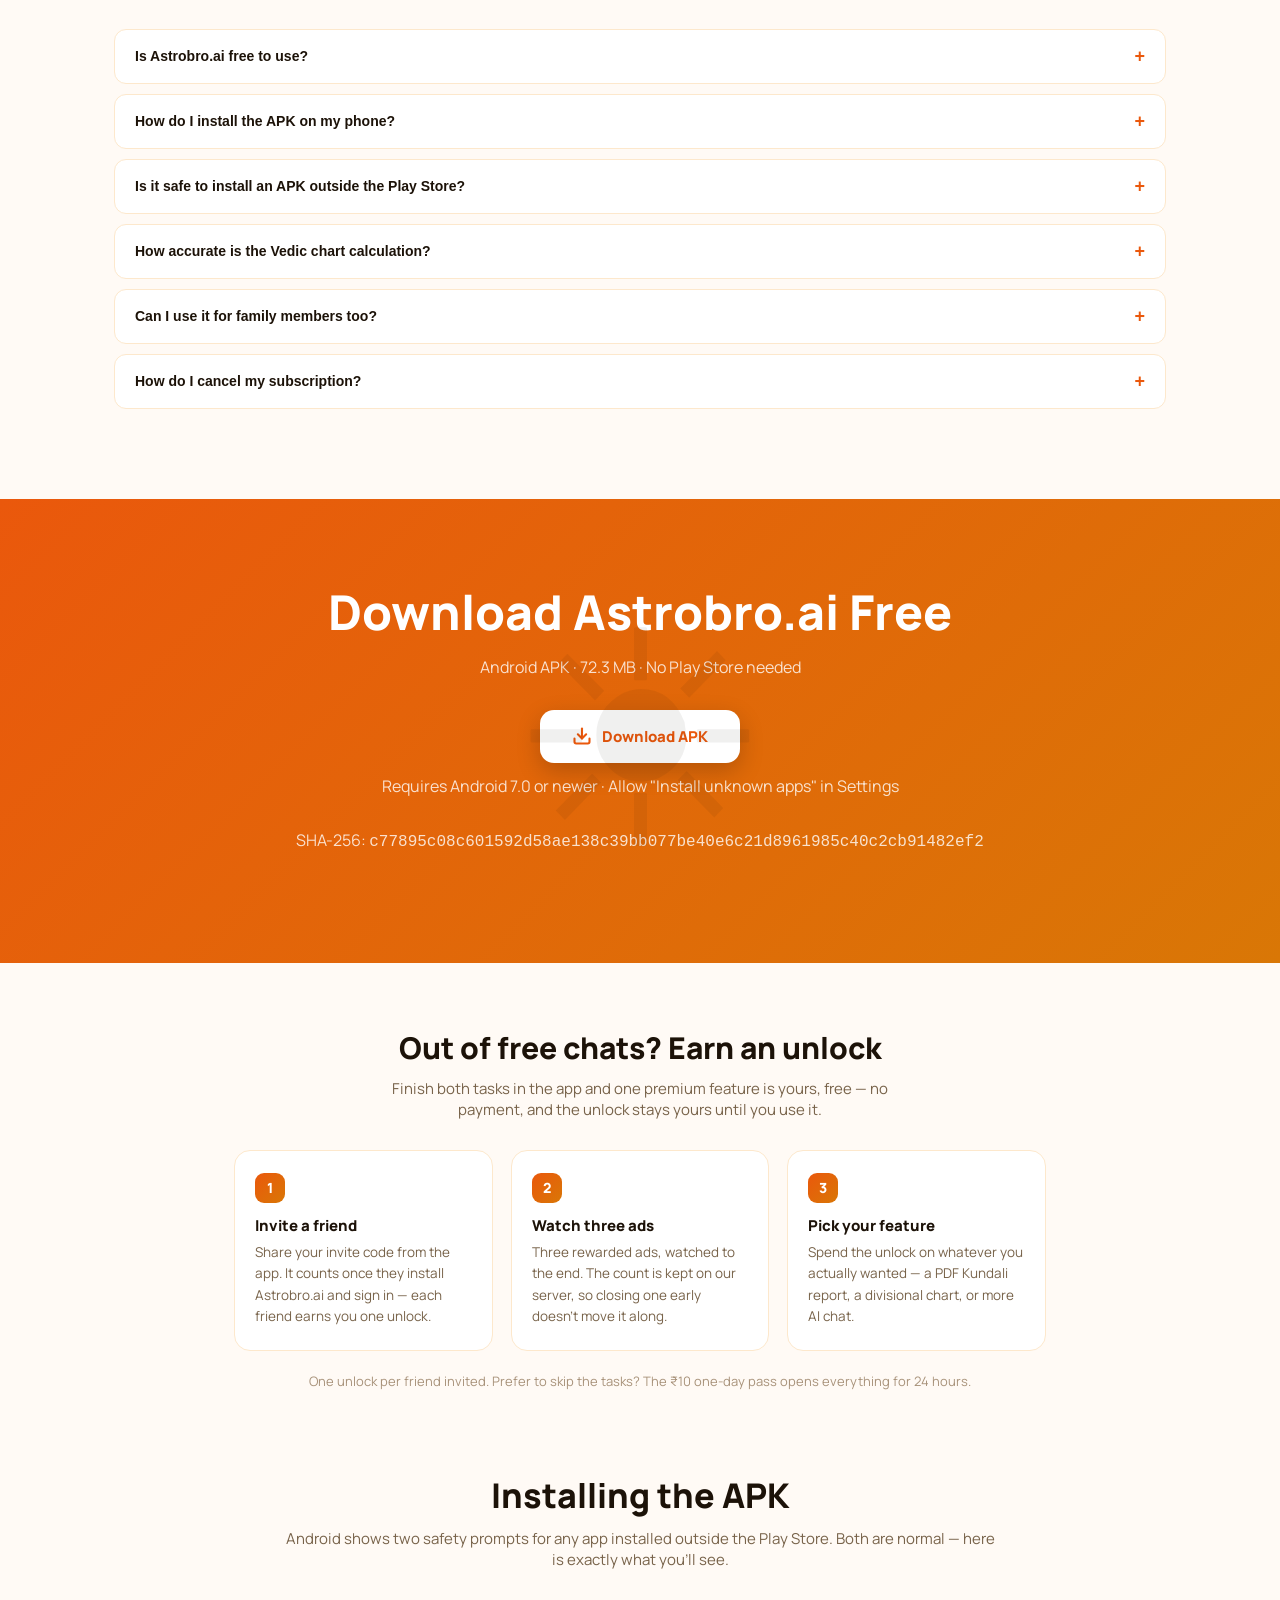
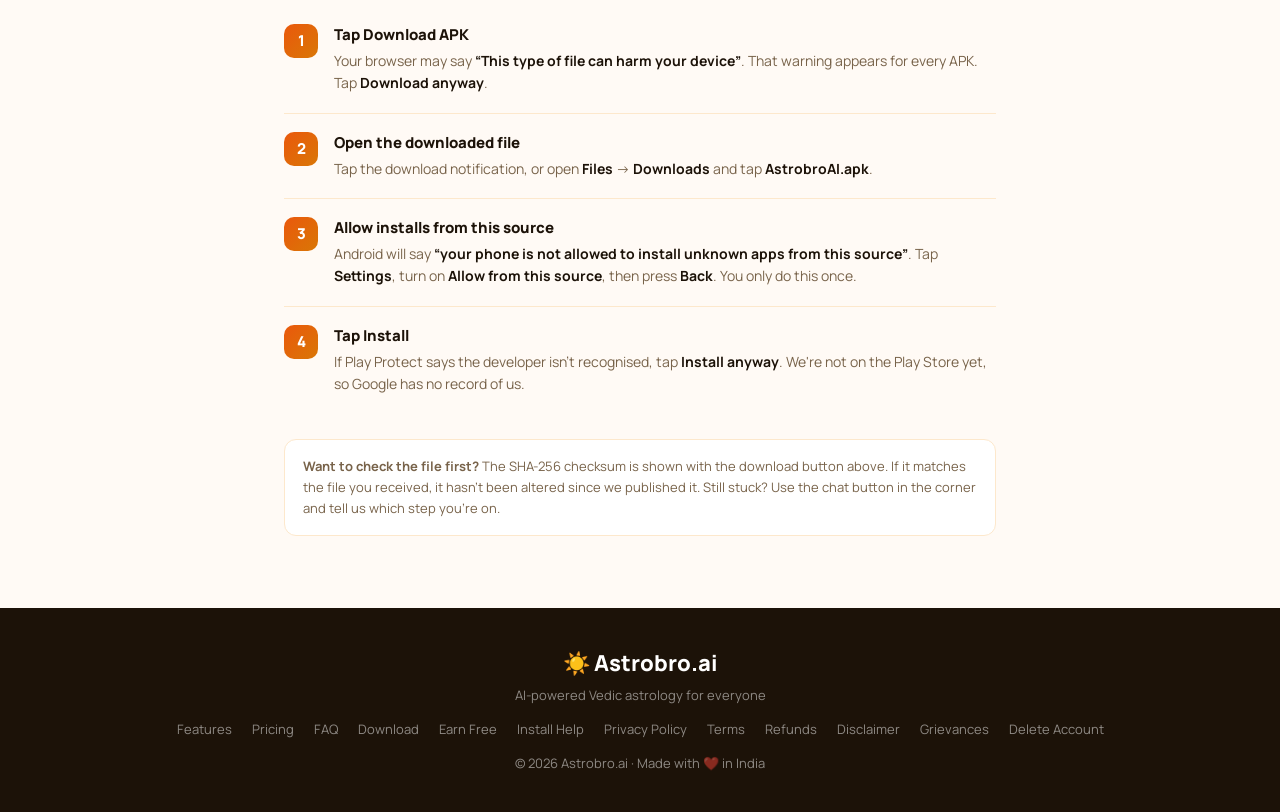
==== commit 97931f07: "Update download page SHA-256 and size for v1.4.6 build Co-Authored-By: Claude Opus 5.5 <noreply@anth" ====
--- a/index.html
+++ b/index.html
@@ -719,7 +719,7 @@
 <!-- DOWNLOAD CTA -->
 <div class="download-section" id="download">
   <h2>Download Astrobro.ai Free</h2>
-  <p>Android APK · 71.5 MB · No Play Store needed</p>
+  <p>Android APK · 72.3 MB · No Play Store needed</p>
   <!-- GitHub's evergreen "latest" alias: as long as every release's asset is named AstrobroAI.apk,
        this link never needs updating again, unlike the old hardcoded-version link it replaces. -->
   <a class="btn-white" href="https://github.com/vinays2005/astrobro-app-download/releases/latest/download/AstrobroAI.apk" onclick="trackDownload()">
@@ -727,7 +727,7 @@
     Download APK
   </a>
   <p class="file-note">Requires Android 7.0 or newer  ·  Allow "Install unknown apps" in Settings</p>
-  <p class="file-note" style="word-break:break-all">SHA-256: <code>300992e16150ebe5ffc3232f0876e0da3922844d95d6fe73a7d2958ab5b4979d</code></p>
+  <p class="file-note" style="word-break:break-all">SHA-256: <code>c77895c08c601592d58ae138c39bb077be40e6c21d8961985c40c2cb91482ef2</code></p>
 </div>
 
 
